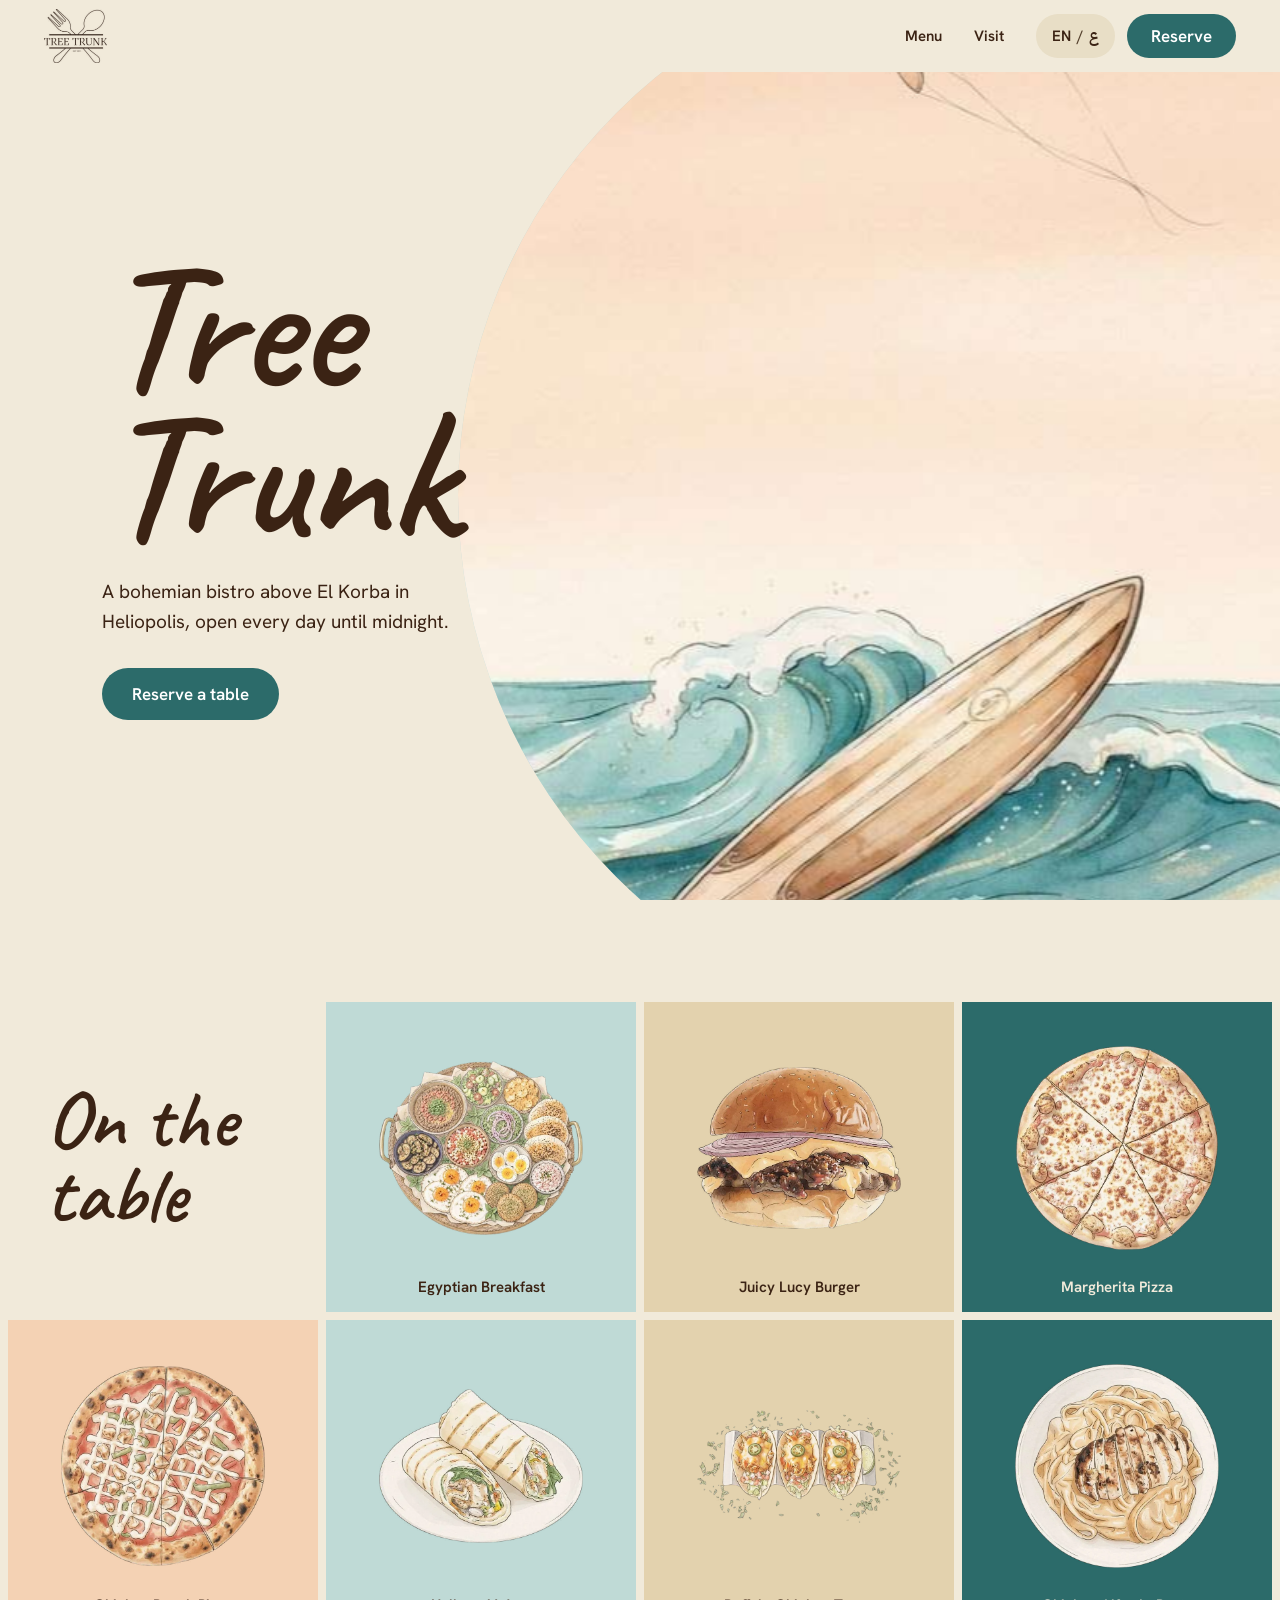
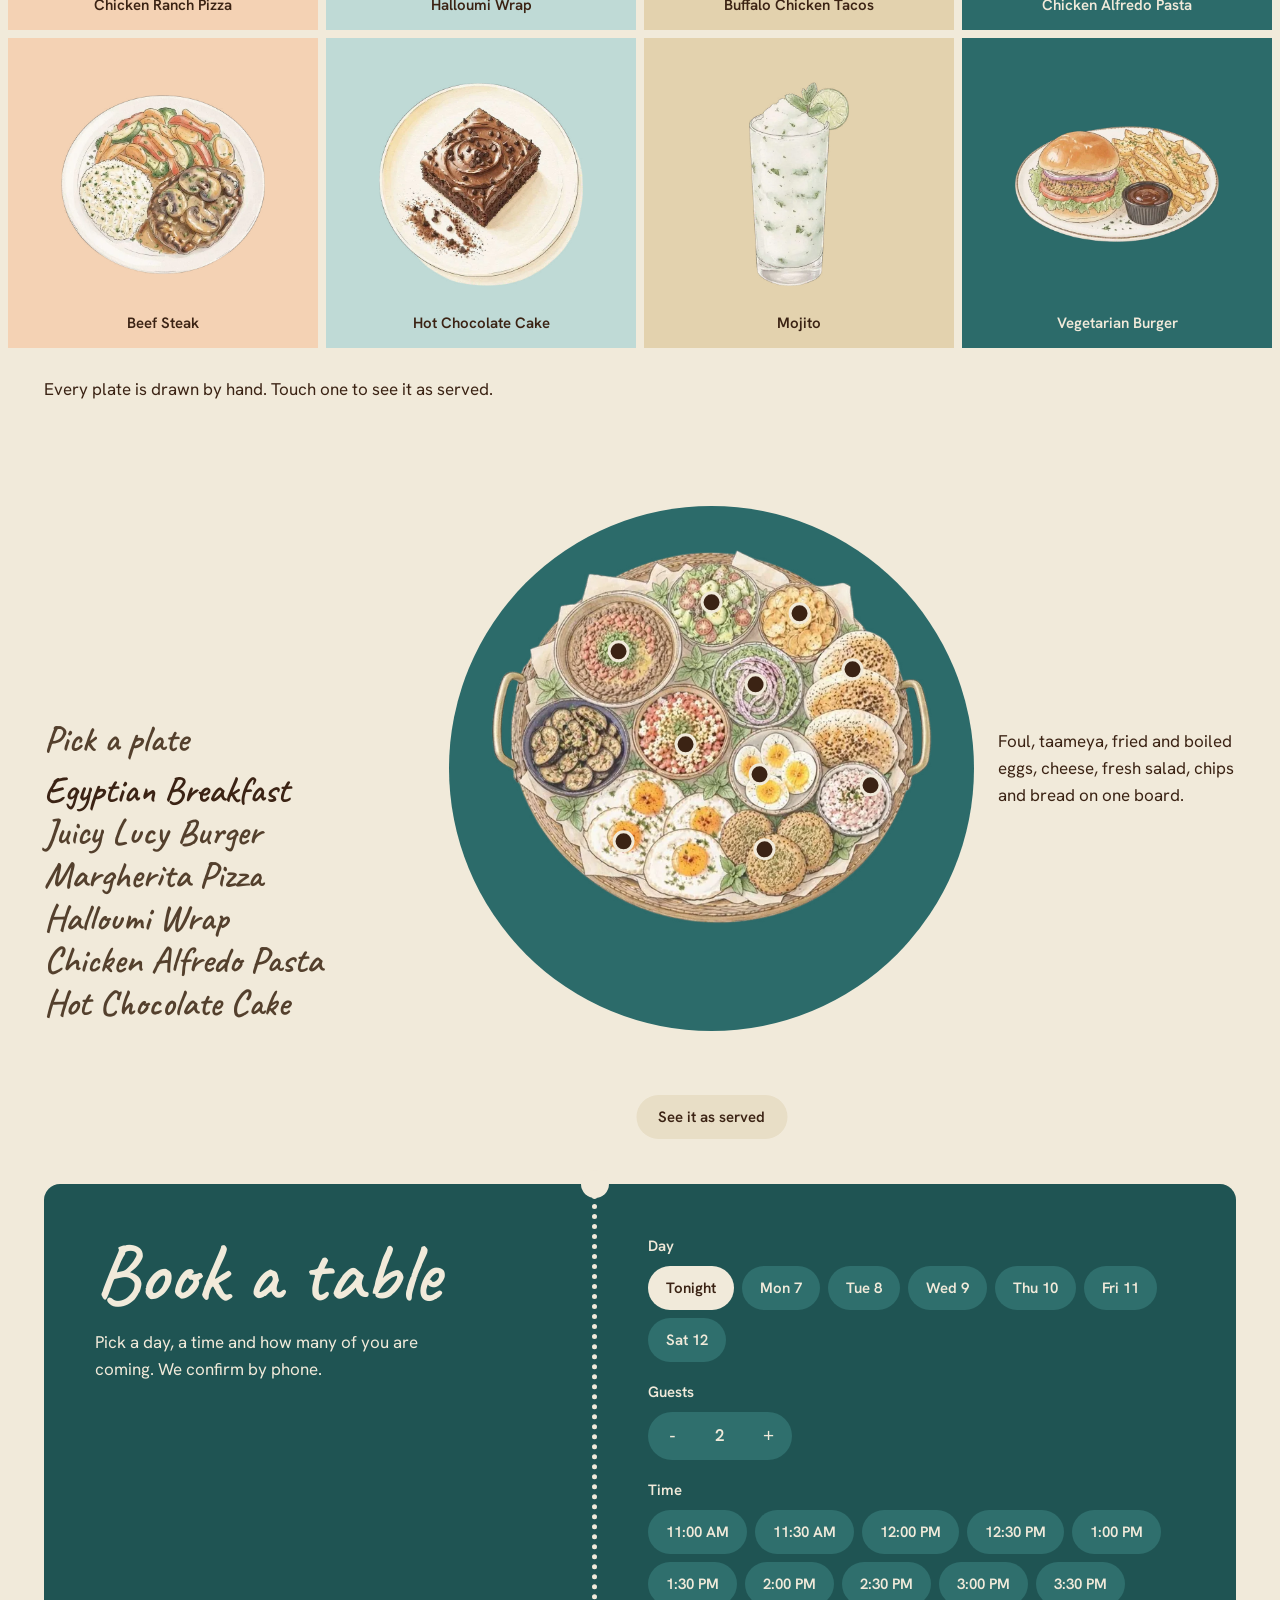
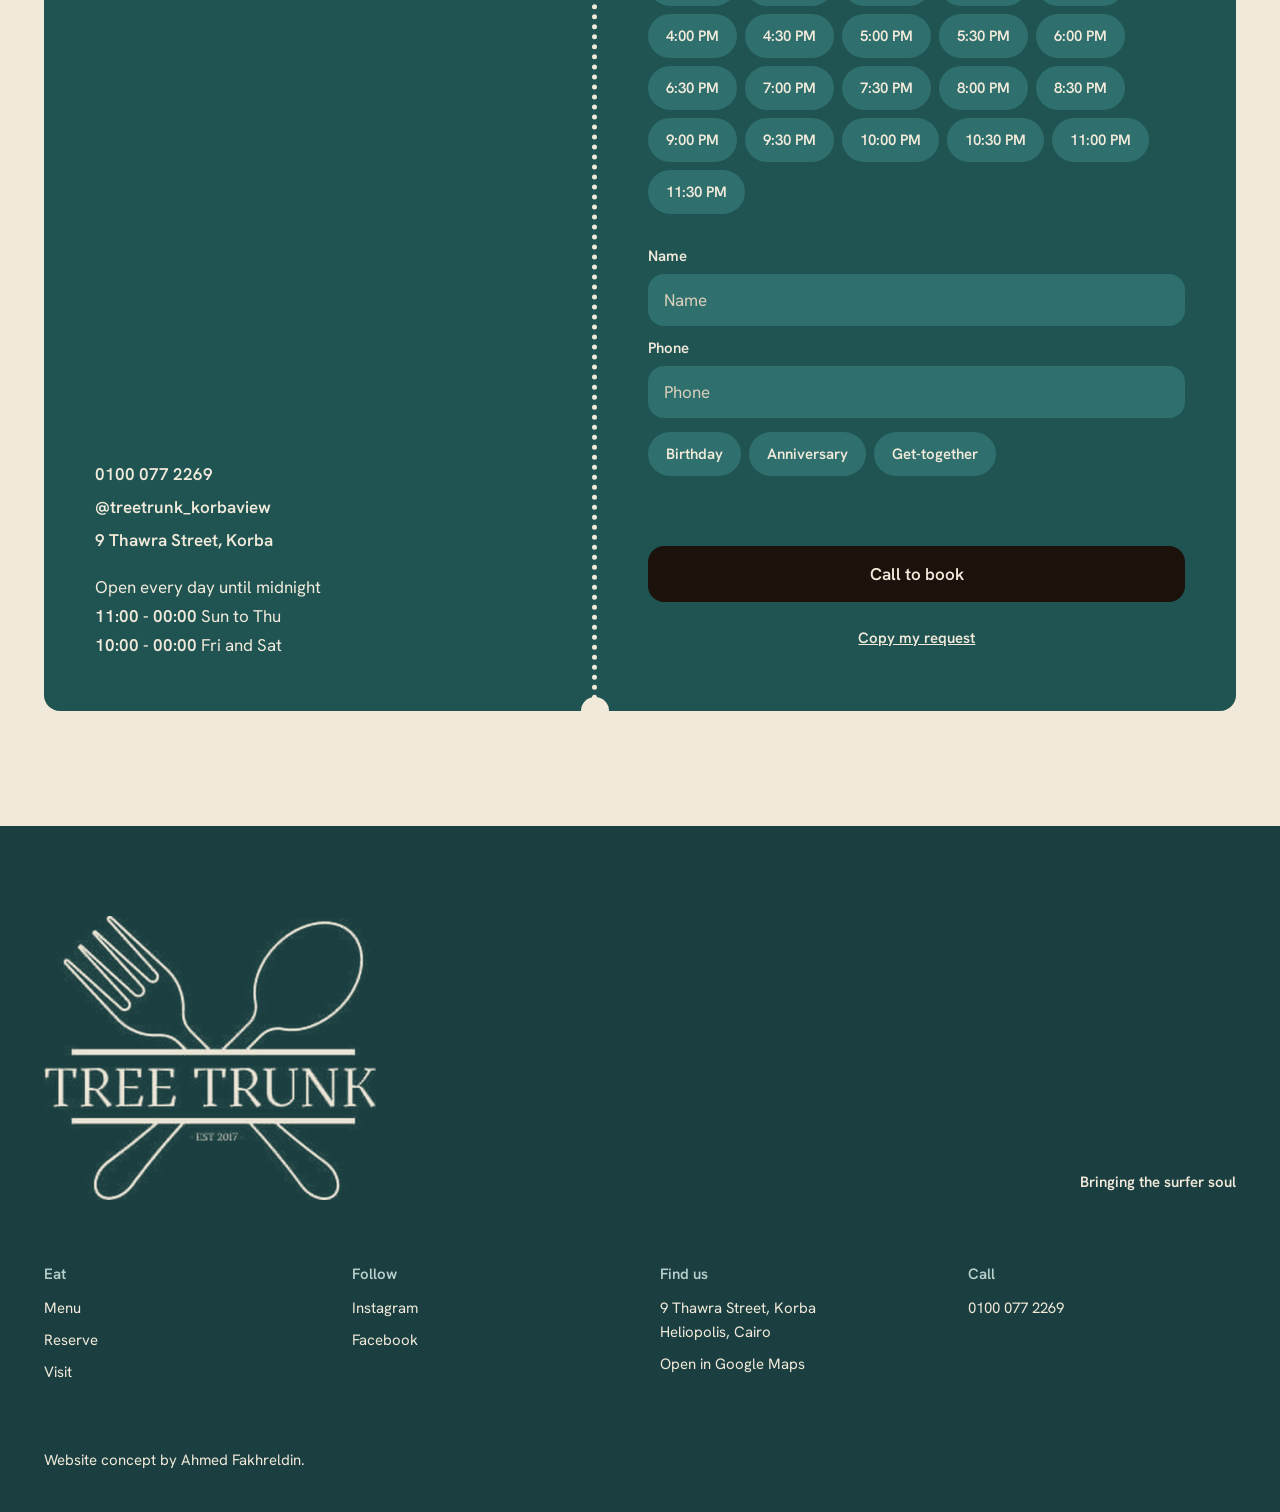
==== index.html @ 4c700745 "Plates reveal on hover and touch scroll, real logo footer, sticky menu bar, picker flip Co-Authored-" ====
<!doctype html>
<html lang="en">
<head>
<meta charset="utf-8">
<meta name="viewport" content="width=device-width,initial-scale=1,viewport-fit=cover">
<title>Tree Trunk | Bohemian bistro in Korba, Heliopolis</title>
<meta name="description" content="Pizza, pasta, breakfast and cold drinks in a bohemian bistro above Korba, Heliopolis. Bringing the surfer soul.">
<meta name="theme-color" content="#F1EADA">
<meta property="og:type" content="website">
<meta property="og:title" content="Tree Trunk | Bohemian bistro in Korba, Heliopolis">
<meta property="og:description" content="Pizza, pasta, breakfast and cold drinks in a bohemian bistro above Korba, Heliopolis. Bringing the surfer soul.">
<meta property="og:image" content="https://ahmedfakhr1.github.io/tree-trunk-preview/img/og.jpg">
<meta property="og:url" content="https://ahmedfakhr1.github.io/tree-trunk-preview/index.html">
<meta name="twitter:card" content="summary_large_image">
<link rel="icon" href="img/favicon.png">
<link rel="apple-touch-icon" href="img/favicon.png">
<link rel="preload" as="font" type="font/woff2" crossorigin href="fonts/caveat-latin-600-normal.woff2"><link rel="preload" as="font" type="font/woff2" crossorigin href="fonts/hanken-grotesk-latin-400-normal.woff2">
<style>html.fl body{opacity:0}body{transition:opacity .25s ease}</style><script>(function(){var d=document.documentElement;d.classList.add("fl","js");var done=function(){d.classList.remove("fl")};setTimeout(done,1200);if(document.fonts&&document.fonts.load){Promise.all(["600 20px Caveat","400 16px Hanken Grotesk"].map(function(f){return document.fonts.load(f)})).then(done,done)}else{done()}})();</script>
<link rel="stylesheet" href="fonts.css?v=21">
<link rel="stylesheet" href="site.css?v=21">
</head>
<body class="home">
<header class="hdr" id="hdr">
  <a class="logo" href="index.html" aria-label="Tree Trunk, home"><img src="img/logo-ink.png" alt="Tree Trunk" width="252" height="215"></a>
  <nav class="nav" aria-label="Main"><a href="menu.html"><span data-ar="المنيو">Menu</span></a><a href="visit.html"><span data-ar="زورونا">Visit</span></a></nav>
  <div class="hdr-r">
    <button class="lang" id="lang" type="button" aria-label="Switch language" title="Switch to Arabic. The menu stays in English."><span>EN</span><i>/</i><span class="l-ar">ع</span></button>
    <a class="btn btn--go hdr-cta" href="index.html#reserve"><span data-ar="احجز">Reserve</span></a>
    <button class="burger" id="burger" type="button" aria-label="Open menu" aria-expanded="false" aria-controls="drawer"><svg viewBox="0 0 24 24" width="22" height="22" fill="none" stroke="currentColor" stroke-width="1.8" stroke-linecap="round"><path d="M5 7h14M5 12h14M5 17h14"/></svg></button>
  </div>
</header>
<div class="drawer" id="drawer" aria-hidden="true"><nav aria-label="Mobile">
  <a href="index.html"><span data-ar="الرئيسية">Home</span></a><a href="menu.html"><span data-ar="المنيو">Menu</span></a><a href="visit.html"><span data-ar="زورونا">Visit</span></a><a href="index.html#reserve"><span data-ar="احجز">Reserve</span></a>
</nav></div>
<div class="tabbar" aria-label="Quick actions">
  <a href="index.html#reserve"><svg viewBox="0 0 24 24" width="22" height="22" fill="none" stroke="currentColor" stroke-width="1.8" stroke-linecap="round" stroke-linejoin="round"><rect x="4" y="5" width="16" height="15" rx="2"/><path d="M4 10h16M9 3v4M15 3v4"/></svg><span data-ar="احجز">Reserve</span></a>
  <a href="menu.html"><svg viewBox="0 0 24 24" width="22" height="22" fill="none" stroke="currentColor" stroke-width="1.8" stroke-linecap="round"><path d="M5 7h14M5 12h14M5 17h14"/></svg><span data-ar="المنيو">Menu</span></a>
  <a href="tel:+201000772269"><svg viewBox="0 0 24 24" width="22" height="22" fill="none" stroke="currentColor" stroke-width="1.8" stroke-linecap="round" stroke-linejoin="round"><path d="M6.6 3h3l1.4 4-2 1.3a11 11 0 0 0 6.7 6.7l1.3-2 4 1.4v3a2 2 0 0 1-2.2 2A16.5 16.5 0 0 1 4.6 5.2 2 2 0 0 1 6.6 3z"/></svg><span data-ar="اتصل">Call</span></a>
</div>
<main id="main">
<section class="hero" aria-labelledby="h1">
  <div class="disc-hero"><img src="img/sea.jpg" alt="Watercolour sea with a surfboard, kites and shells" fetchpriority="high" width="1365" height="766"></div>
  <div class="hero-in"><div class="hero-t">
    <h1 id="h1"><span>Tree</span><span>Trunk</span></h1>
    <p class="sub"><span data-ar="بيسترو بوهيمي فوق الكوربة في مصر الجديدة، مفتوح كل يوم لحد منتصف الليل.">A bohemian bistro above El Korba in Heliopolis, open every day until midnight.</span></p>
    <a class="btn btn--go" href="#reserve"><span data-ar="احجز ترابيزة">Reserve a table</span></a>
  </div></div>
</section>
<section class="wall" aria-label="On the table"><ul class="wall-grid"><li class="tile tile--h" style="--bg:#F1EADA"><h2 class="disp"><span data-ar="على الترابيزة">On the table</span></h2></li><li class="tile" style="--bg:#BFDAD6"><div class="tile-in"><button type="button" class="plate " aria-pressed="false" aria-label="Egyptian Breakfast: show the plate as served"><img class="sk" src="img/sk/breakfast.webp" alt="" loading="lazy" width="620" height="620"><img class="ph" src="img/breakfast.jpg" alt="Egyptian Breakfast as served" loading="lazy" width="440" height="440"></button></div><p class="tc">Egyptian Breakfast</p></li><li class="tile" style="--bg:#E3D2AE"><div class="tile-in"><button type="button" class="plate " aria-pressed="false" aria-label="Juicy Lucy Burger: show the plate as served"><img class="sk" src="img/sk/juicy-lucy.webp" alt="" loading="lazy" width="620" height="620"><img class="ph" src="img/juicy-lucy.jpg" alt="Juicy Lucy Burger as served" loading="lazy" width="440" height="440"></button></div><p class="tc">Juicy Lucy Burger</p></li><li class="tile tile--dk" style="--bg:#2C6B6A"><div class="tile-in"><button type="button" class="plate " aria-pressed="false" aria-label="Margherita Pizza: show the plate as served"><img class="sk" src="img/sk/margherita.webp" alt="" loading="lazy" width="620" height="620"><img class="ph" src="img/margherita.jpg" alt="Margherita Pizza as served" loading="lazy" width="440" height="440"></button></div><p class="tc">Margherita Pizza</p></li><li class="tile" style="--bg:#F4D2B4"><div class="tile-in"><button type="button" class="plate " aria-pressed="false" aria-label="Chicken Ranch Pizza: show the plate as served"><img class="sk" src="img/sk/ranch-pizza.webp" alt="" loading="lazy" width="620" height="620"><img class="ph" src="img/ranch-pizza.jpg" alt="Chicken Ranch Pizza as served" loading="lazy" width="440" height="440"></button></div><p class="tc">Chicken Ranch Pizza</p></li><li class="tile" style="--bg:#BFDAD6"><div class="tile-in"><button type="button" class="plate " aria-pressed="false" aria-label="Halloumi Wrap: show the plate as served"><img class="sk" src="img/sk/halloumi.webp" alt="" loading="lazy" width="620" height="620"><img class="ph" src="img/halloumi.jpg" alt="Halloumi Wrap as served" loading="lazy" width="440" height="440"></button></div><p class="tc">Halloumi Wrap</p></li><li class="tile" style="--bg:#E3D2AE"><div class="tile-in"><button type="button" class="plate " aria-pressed="false" aria-label="Buffalo Chicken Tacos: show the plate as served"><img class="sk" src="img/sk/buffalo-tacos.webp" alt="" loading="lazy" width="620" height="620"><img class="ph" src="img/buffalo-tacos.jpg" alt="Buffalo Chicken Tacos as served" loading="lazy" width="440" height="440"></button></div><p class="tc">Buffalo Chicken Tacos</p></li><li class="tile tile--dk" style="--bg:#2C6B6A"><div class="tile-in"><button type="button" class="plate " aria-pressed="false" aria-label="Chicken Alfredo Pasta: show the plate as served"><img class="sk" src="img/sk/alfredo.webp" alt="" loading="lazy" width="620" height="620"><img class="ph" src="img/alfredo.jpg" alt="Chicken Alfredo Pasta as served" loading="lazy" width="440" height="440"></button></div><p class="tc">Chicken Alfredo Pasta</p></li><li class="tile" style="--bg:#F4D2B4"><div class="tile-in"><button type="button" class="plate " aria-pressed="false" aria-label="Beef Steak: show the plate as served"><img class="sk" src="img/sk/steak.webp" alt="" loading="lazy" width="620" height="620"><img class="ph" src="img/steak.jpg" alt="Beef Steak as served" loading="lazy" width="440" height="440"></button></div><p class="tc">Beef Steak</p></li><li class="tile" style="--bg:#BFDAD6"><div class="tile-in"><button type="button" class="plate " aria-pressed="false" aria-label="Hot Chocolate Cake: show the plate as served"><img class="sk" src="img/sk/choc-cake.webp" alt="" loading="lazy" width="620" height="620"><img class="ph" src="img/choc-cake.jpg" alt="Hot Chocolate Cake as served" loading="lazy" width="440" height="440"></button></div><p class="tc">Hot Chocolate Cake</p></li><li class="tile" style="--bg:#E3D2AE"><div class="tile-in"><button type="button" class="plate " aria-pressed="false" aria-label="Mojito: show the plate as served"><img class="sk" src="img/sk/mojito.webp" alt="" loading="lazy" width="620" height="620"><img class="ph" src="img/mojito.jpg" alt="Mojito as served" loading="lazy" width="440" height="440"></button></div><p class="tc">Mojito</p></li><li class="tile tile--dk" style="--bg:#2C6B6A"><div class="tile-in"><button type="button" class="plate " aria-pressed="false" aria-label="Vegetarian Burger: show the plate as served"><img class="sk" src="img/sk/veg-burger.webp" alt="" loading="lazy" width="620" height="620"><img class="ph" src="img/veg-burger.jpg" alt="Vegetarian Burger as served" loading="lazy" width="440" height="440"></button></div><p class="tc">Vegetarian Burger</p></li></ul><p class="wall-note wrap"><span data-ar="كل طبق مرسوم بإيد. المس أي طبق وشوفه زي ما بيتقدم.">Every plate is drawn by hand. Touch one to see it as served.</span></p></section>
<section class="show" aria-labelledby="sh"><div class="wrap show-grid">
  <div class="stage"><div class="disc" id="disc" style="--c:#2C6B6A"></div><div class="objs"><div class="obj on annot" data-i="0" data-c="#2C6B6A" data-f="Foul, taameya, fried and boiled eggs, cheese, fresh salad, chips and bread on one board." data-fa="فول وطعمية وبيض مقلي ومسلوق وجبنة وسلطة وشيبسي وعيش على طبق واحد."><img class="sk" src="img/sk/breakfast.webp" alt="Egyptian Breakfast, hand-drawn" width="620" height="620"><img class="ph" src="img/breakfast.jpg" alt="Egyptian Breakfast as served" loading="lazy" width="440" height="440"><button type="button" class="hot" style="left:50%;top:14%" aria-label="Fresh Salad" data-en="Fresh Salad" data-ar="سلطة طازجة"></button><button type="button" class="hot" style="left:29%;top:27%" aria-label="Foul" data-en="Foul" data-ar="فول"></button><button type="button" class="hot" style="left:44%;top:52%" aria-label="Cheese with Tomatoes" data-en="Cheese with Tomatoes" data-ar="جبنة بالطماطم"></button><button type="button" class="hot" style="left:30%;top:78%" aria-label="Fried Eggs" data-en="Fried Eggs" data-ar="بيض مقلي"></button><button type="button" class="hot" style="left:70%;top:17%" aria-label="Chips" data-en="Chips" data-ar="شيبسي"></button><button type="button" class="hot" style="left:82%;top:32%" aria-label="Bread" data-en="Bread" data-ar="عيش"></button><button type="button" class="hot" style="left:60%;top:36%" aria-label="Fresh Rocca &amp; Onions" data-en="Fresh Rocca &amp; Onions" data-ar="جرجير وبصل"></button><button type="button" class="hot" style="left:61%;top:60%" aria-label="Boiled Eggs" data-en="Boiled Eggs" data-ar="بيض مسلوق"></button><button type="button" class="hot" style="left:86%;top:63%" aria-label="Cheese" data-en="Cheese" data-ar="جبنة"></button><button type="button" class="hot" style="left:62%;top:80%" aria-label="Taameya" data-en="Taameya" data-ar="طعمية"></button></div><div class="obj" data-i="1" data-c="#E3A77B" data-f="A stuffed beef patty with melted cheddar in a brioche bun." data-fa="قرص لحمة محشي بالشيدر في بريوش."><img class="sk" src="img/sk/juicy-lucy.webp" alt="Juicy Lucy Burger, hand-drawn" width="620" height="620"><img class="ph" src="img/juicy-lucy.jpg" alt="Juicy Lucy Burger as served" loading="lazy" width="440" height="440"></div><div class="obj" data-i="2" data-c="#BFDAD6" data-f="Tomato sauce, mozzarella and extra virgin olive oil, from a traditional oven." data-fa="صوص طماطم وموتزاريلا وزيت زيتون من الفرن البلدي."><img class="sk" src="img/sk/margherita.webp" alt="Margherita Pizza, hand-drawn" width="620" height="620"><img class="ph" src="img/margherita.jpg" alt="Margherita Pizza as served" loading="lazy" width="440" height="440"></div><div class="obj" data-i="3" data-c="#E3D2AE" data-f="Grilled halloumi, tomato and rocca in a grilled tortilla." data-fa="حلومي مشوي وطماطم وجرجير في تورتيلا مشوية."><img class="sk" src="img/sk/halloumi.webp" alt="Halloumi Wrap, hand-drawn" width="620" height="620"><img class="ph" src="img/halloumi.jpg" alt="Halloumi Wrap as served" loading="lazy" width="440" height="440"></div><div class="obj" data-i="4" data-c="#8CBAB5" data-f="Fresh fettuccine and grilled chicken breast in a creamy sauce." data-fa="فيتوتشيني طازج وفراخ مشوية بصوص كريمي."><img class="sk" src="img/sk/alfredo.webp" alt="Chicken Alfredo Pasta, hand-drawn" width="620" height="620"><img class="ph" src="img/alfredo.jpg" alt="Chicken Alfredo Pasta as served" loading="lazy" width="440" height="440"></div><div class="obj" data-i="5" data-c="#F4D2B4" data-f="Moist chocolate cake under rich chocolate frosting." data-fa="كيك شوكولاتة طري بغطاء شوكولاتة."><img class="sk" src="img/sk/choc-cake.webp" alt="Hot Chocolate Cake, hand-drawn" width="620" height="620"><img class="ph" src="img/choc-cake.jpg" alt="Hot Chocolate Cake as served" loading="lazy" width="440" height="440"></div></div><p class="cap" id="hotcap" aria-live="polite"></p><button type="button" class="flip" id="flip" aria-pressed="false" data-ar="شوف الطبق زي ما بيتقدم">See it as served</button></div>
  <div class="show-l"><h2 id="sh" class="small"><span data-ar="اختار طبق">Pick a plate</span></h2><ul class="picks"><li><button type="button" class="pk on" data-i="0" aria-pressed="true"><span data-ar="فطار مصري">Egyptian Breakfast</span></button></li><li><button type="button" class="pk" data-i="1" aria-pressed="false"><span data-ar="جوسي لوسي برجر">Juicy Lucy Burger</span></button></li><li><button type="button" class="pk" data-i="2" aria-pressed="false"><span data-ar="بيتزا مارجريتا">Margherita Pizza</span></button></li><li><button type="button" class="pk" data-i="3" aria-pressed="false"><span data-ar="راب حلومي">Halloumi Wrap</span></button></li><li><button type="button" class="pk" data-i="4" aria-pressed="false"><span data-ar="باستا فراخ ألفريدو">Chicken Alfredo Pasta</span></button></li><li><button type="button" class="pk" data-i="5" aria-pressed="false"><span data-ar="كيك الشوكولاتة">Hot Chocolate Cake</span></button></li></ul></div>
  <p class="fact" id="fact" aria-live="polite" data-ar="فول وطعمية وبيض مقلي ومسلوق وجبنة وسلطة وشيبسي وعيش على طبق واحد.">Foul, taameya, fried and boiled eggs, cheese, fresh salad, chips and bread on one board.</p>
</div></section>
<section class="reserve" id="reserve" aria-labelledby="rh"><div class="wrap">
  <div class="coupon">
    <div class="coupon-l">
      <div><h2 id="rh"><span data-ar="احجز ترابيزة">Book a table</span></h2>
      <p><span data-ar="اختار اليوم والوقت وعددكم، وهنأكد معاكم بالتليفون.">Pick a day, a time and how many of you are coming. We confirm by phone.</span></p></div>
      <div><ul class="lines"><li><a href="tel:+201000772269">0100 077 2269</a></li><li><a href="https://www.instagram.com/treetrunk_korbaview" rel="noopener">@treetrunk_korbaview</a></li><li><a href="visit.html">9 Thawra Street, Korba</a></li></ul>
      <div class="hrs"><p><span data-ar="مفتوح كل يوم لحد منتصف الليل">Open every day until midnight</span></p><p><b>11:00 - 00:00</b> <span data-ar="الأحد للخميس">Sun to Thu</span></p><p><b>10:00 - 00:00</b> <span data-ar="الجمعة والسبت">Fri and Sat</span></p></div></div>
    </div>
    <form class="coupon-r" id="rform" novalidate>
      <fieldset><legend><span data-ar="اليوم">Day</span></legend><div class="chips" id="days" role="group" aria-label="Day"></div></fieldset>
      <fieldset><legend><span data-ar="عدد الأشخاص">Guests</span></legend><div class="stepper"><button type="button" id="gm" aria-label="Fewer guests">-</button><output id="gn" aria-live="polite">2</output><button type="button" id="gp" aria-label="More guests">+</button></div></fieldset>
      <fieldset><legend><span data-ar="الوقت">Time</span></legend><div class="chips" id="times" role="group" aria-label="Time"></div></fieldset>
      <fieldset><legend class="sr"><span data-ar="بياناتك">Your details</span></legend>
        <label for="rn"><span data-ar="الاسم">Name</span></label><input id="rn" name="name" autocomplete="name" placeholder="Name" required aria-describedby="rn-e"><p class="err" id="rn-e" hidden><span data-ar="من فضلك اكتب اسمك.">Please add your name.</span></p>
        <label for="rp"><span data-ar="التليفون">Phone</span></label><input id="rp" name="phone" type="tel" inputmode="tel" autocomplete="tel" placeholder="Phone" required aria-describedby="rp-e"><p class="err" id="rp-e" hidden><span data-ar="من فضلك اكتب رقم تليفون.">Please add a phone number.</span></p>
        <div class="chips chips--occ" id="occ" role="group" aria-label="Occasion">
          <button type="button" class="chip" aria-pressed="false" data-v="Birthday" data-ar="عيد ميلاد">Birthday</button>
          <button type="button" class="chip" aria-pressed="false" data-v="Anniversary" data-ar="ذكرى سنوية">Anniversary</button>
          <button type="button" class="chip" aria-pressed="false" data-v="Get-together" data-ar="لمة">Get-together</button></div>
      </fieldset>
      <p class="summary" id="sum" aria-live="polite"></p>
      <a class="bar" id="callbtn" href="tel:+201000772269"><span data-ar="اتصل واحجز">Call to book</span></a>
      <button class="linkbtn" type="button" id="copybtn"><span data-ar="انسخ الطلب">Copy my request</span></button>
      <p class="fine" id="copied" hidden><span data-ar="اتنسخ. ابعته رسالة على انستجرام أو واتساب.">Copied. Paste it in a message on Instagram or send it by WhatsApp.</span></p>
    </form>
  </div></div></section>
</main>
<footer class="foot">
  <div class="wrap"><div class="foot-top"><img class="foot-logo" src="img/logo-cream.png" alt="Tree Trunk" width="504" height="430"><p class="foot-tag"><span data-ar="بنجيب روح الموج">Bringing the surfer soul</span></p></div>
  <div class="foot-grid">
    <div><h3><span data-ar="الأكل">Eat</span></h3><a href="menu.html"><span data-ar="المنيو">Menu</span></a><a href="index.html#reserve"><span data-ar="احجز">Reserve</span></a><a href="visit.html"><span data-ar="زورونا">Visit</span></a></div>
    <div><h3><span data-ar="تابعنا">Follow</span></h3><a href="https://www.instagram.com/treetrunk_korbaview" rel="noopener">Instagram</a><a href="https://www.facebook.com/treetrunkbistro" rel="noopener">Facebook</a></div>
    <div><h3><span data-ar="العنوان">Find us</span></h3><p>9 Thawra Street, Korba<br>Heliopolis, Cairo</p><a href="https://www.google.com/maps/search/?api=1&query=Tree+Trunk+9+Thawra+Street+Korba+Heliopolis+Cairo" rel="noopener"><span data-ar="افتح في خرائط جوجل">Open in Google Maps</span></a></div>
    <div><h3><span data-ar="اتصل">Call</span></h3><a href="tel:+201000772269">0100 077 2269</a></div>
  </div>
  <p class="credit">Website concept by Ahmed Fakhreldin.</p></div>
</footer>
<script src="js/site.js?v=21"></script><script src="js/booking.js?v=21"></script><script src="js/show.js?v=21"></script>
</body>
</html>
---- fonts.css ----
@font-face{font-family:"Caveat";font-weight:600;font-style:normal;font-display:block;src:url(fonts/caveat-latin-600-normal.woff2) format("woff2")}
@font-face{font-family:"Hanken Grotesk";font-weight:400;font-style:normal;font-display:block;src:url(fonts/hanken-grotesk-latin-400-normal.woff2) format("woff2")}
@font-face{font-family:"Hanken Grotesk";font-weight:600;font-style:normal;font-display:block;src:url(fonts/hanken-grotesk-latin-600-normal.woff2) format("woff2")}
@font-face{font-family:"El Messiri";font-weight:600;font-style:normal;font-display:block;src:url(fonts/el-messiri-arabic-600-normal.woff2) format("woff2");unicode-range:U+0600-06FF,U+0750-077F,U+FB50-FDFF,U+FE70-FEFF}
@font-face{font-family:"IBM Plex Sans Arabic";font-weight:400;font-style:normal;font-display:block;src:url(fonts/ibm-plex-sans-arabic-arabic-400-normal.woff2) format("woff2");unicode-range:U+0600-06FF,U+0750-077F,U+FB50-FDFF,U+FE70-FEFF}
@font-face{font-family:"IBM Plex Sans Arabic";font-weight:600;font-style:normal;font-display:block;src:url(fonts/ibm-plex-sans-arabic-arabic-600-normal.woff2) format("woff2");unicode-range:U+0600-06FF,U+0750-077F,U+FB50-FDFF,U+FE70-FEFF}
---- site.css ----
:root{--d2:clamp(52px,6.4vw,92px);--paper:#F1EADA;--paper2:#E8DEC6;--peach:#F4D2B4;--seal:#BFDAD6;--sand:#E3D2AE;--ink:#3B2314;--muted:#54402D;--teal:#2C6B6A;--teal-d:#1F5453;--tealm:#2F6F6D;--deep:#1B3F40;--m:clamp(16px,3.4vw,48px);--r:16px;--h:72px;--ease:cubic-bezier(.23,1,.32,1)}
*{box-sizing:border-box;margin:0;padding:0}
html{scroll-behavior:smooth;-webkit-text-size-adjust:100%}
body{font:400 17px/1.6 "Hanken Grotesk",system-ui,sans-serif;background:var(--paper);color:var(--ink);overflow-x:hidden}
img{display:block;max-width:100%;height:auto}
a{color:inherit}
.wrap{width:calc(100% - 2*var(--m));max-width:1320px;margin-inline:auto}
.sr{position:absolute;width:1px;height:1px;overflow:hidden;clip:rect(0 0 0 0)}
.disp,h1,h2{font-family:Caveat,"El Messiri",cursive;font-weight:600;color:var(--ink);line-height:.92;text-wrap:balance}
.disp{font-size:var(--d2)}
h3{font:600 17px/1.3 "Hanken Grotesk",sans-serif}
:focus-visible{outline:3px solid var(--teal);outline-offset:3px}
.btn{display:inline-flex;align-items:center;justify-content:center;min-height:52px;padding:0 30px;border-radius:999px;font:600 17px/1 "Hanken Grotesk",sans-serif;text-decoration:none;border:0;cursor:pointer;white-space:nowrap;transition:background .2s var(--ease),transform .15s var(--ease)}
.btn:active{transform:scale(.97)}
.btn--go{background:var(--teal);color:#fff}
.btn--line{background:var(--paper2);color:var(--ink)}
@media(hover:hover) and (pointer:fine){.btn--go:hover{background:var(--teal-d)}.btn--line:hover{background:var(--sand)}}
/* header */
.hdr{position:fixed;inset:0 0 auto;z-index:50;height:var(--h);display:flex;align-items:center;gap:32px;padding:0 var(--m);background:var(--paper)}
.logo img{height:54px;width:auto}
.nav{display:flex;gap:32px;margin-inline-start:auto}
.nav a{text-decoration:none;font-weight:600;font-size:15px;padding:6px 0;transition:color .2s}
.nav a[aria-current]{color:var(--teal)}
.hdr-r{display:flex;align-items:center;gap:12px}
.hdr-cta{min-height:44px;padding:0 24px}
.lang{background:var(--paper2);border:0;color:var(--ink);border-radius:999px;height:44px;padding:0 16px;font:600 15px "Hanken Grotesk";cursor:pointer;display:flex;gap:6px;align-items:center}
.lang i{font-style:normal;color:var(--muted)}.l-ar{font-family:"IBM Plex Sans Arabic",sans-serif}
.burger{display:none;background:none;border:0;color:var(--ink);width:44px;height:44px;cursor:pointer}
.drawer{position:fixed;inset:var(--h) 0 0;z-index:49;background:var(--paper);padding:32px var(--m);opacity:0;visibility:hidden;transform:translateY(-8px);transition:opacity .2s var(--ease),transform .2s var(--ease),visibility .2s}
.drawer.open{opacity:1;visibility:visible;transform:none}
.drawer a{display:block;font:600 64px/1.15 Caveat,"El Messiri",cursive;text-decoration:none;padding:4px 0}
.tabbar{display:none;transition:transform .25s var(--ease)}.tabbar.off{transform:translateY(100%)}
/* hero: the plate as one giant motif, cropped by the viewport */
.hero{position:relative;min-height:100svh;overflow:hidden;background:var(--paper)}
.disc-hero{position:absolute;width:120svh;height:120svh;left:78%;top:55%;margin:-60svh 0 0 -60svh;border-radius:50%;overflow:hidden;background:var(--seal);animation:enter 1.3s cubic-bezier(.3,.7,.2,1) both}
.disc-hero img{width:100%;height:100%;object-fit:cover;object-position:62% 52%;animation:drift 30s ease-out both}
@keyframes enter{from{transform:translateX(38vw)}to{transform:none}}
@keyframes drift{from{transform:scale(1)}to{transform:scale(1.07)}}
.hero-in{position:relative;min-height:100svh;display:flex;align-items:center;padding:var(--h) var(--m) 0 max(var(--m),8%)}
.hero-t{max-width:min(46%,640px)}
.hero h1{font-size:clamp(104px,14.5vw,236px);line-height:.8;letter-spacing:-.01em}
.hero h1 span{display:block}
.sub{font-size:19px;max-width:36ch;margin:28px 0 30px}
.hero-t>*{animation:rise .9s var(--ease) both}
.hero-t>:nth-child(2){animation-delay:.12s}.hero-t>:nth-child(3){animation-delay:.24s}
@keyframes rise{from{opacity:0;transform:translateY(24px)}to{opacity:1;transform:none}}
/* plates: the drawing turns into the plate as served */
.plate{position:relative;display:block;width:100%;aspect-ratio:1;background:none;border:0;padding:0;cursor:pointer;-webkit-tap-highlight-color:transparent}
.plate img{position:absolute;inset:0;width:100%;height:100%;transition:opacity .35s ease,transform .6s var(--ease)}
.plate .sk{object-fit:contain}
.plate .ph{object-fit:cover;border-radius:50%;opacity:0;transform:scale(.94)}
.plate.on .sk,.plate:focus-visible .sk{opacity:0;transform:scale(1.05)}
.plate.on .ph,.plate:focus-visible .ph{opacity:1;transform:none}
@media(hover:hover) and (pointer:fine){.plate:hover .sk{opacity:0;transform:scale(1.05)}.plate:hover .ph{opacity:1;transform:none}}
/* wall of plates */
.wall{padding:clamp(64px,8vw,120px) 0 0}
.wall-grid{list-style:none;display:grid;grid-template-columns:repeat(4,1fr);gap:8px;padding:0 8px}
.tile{position:relative;aspect-ratio:1;background:var(--bg);display:grid;place-items:center;overflow:hidden}
.tile-in{width:66%;margin-bottom:6%}
.tc{position:absolute;inset:auto 12px 16px;text-align:center;font:600 15px/1.2 "Hanken Grotesk",sans-serif}
.tile--dk{color:var(--paper)}
.tile--h{display:flex;align-items:center;justify-content:flex-start;padding:clamp(16px,3vw,40px)}
.tile--h h2{font-size:var(--d2)}
.wall-note{padding:28px 0 0;max-width:60ch;margin-inline:var(--m)}
/* object on a disc */
.show{padding:clamp(72px,8vw,120px) 0 clamp(40px,5vw,80px)}
.show-grid{display:grid;grid-template-columns:34% 44% 22%;align-items:end}
.stage{position:relative;grid-column:2;grid-row:1;aspect-ratio:1;width:min(64svh,100%);align-self:center;justify-self:center}
.disc{position:absolute;inset:0;border-radius:50%;background:var(--c);transition:background .3s ease}
.obj{position:absolute;left:50%;top:44%;width:84%;transform:translate(-50%,-50%);opacity:0;pointer-events:none;transition:opacity .3s ease}
.obj.on{opacity:1;pointer-events:auto}
.obj .sk{width:100%;transition:opacity .35s ease,transform .6s var(--ease)}
.obj .ph{position:absolute;left:50%;top:50%;width:92%;aspect-ratio:1;object-fit:cover;border-radius:50%;transform:translate(-50%,-50%) scale(.94);opacity:0;transition:opacity .35s ease,transform .6s var(--ease)}
.stage.asked .obj.on .sk{opacity:0;transform:scale(1.04)}
.stage.asked .obj.on .ph{opacity:1;transform:translate(-50%,-50%)}
.stage.asked .hot{opacity:0;pointer-events:none}
@media(hover:hover) and (pointer:fine){.stage:hover .obj.on:not(.annot) .sk{opacity:0;transform:scale(1.04)}.stage:hover .obj.on:not(.annot) .ph{opacity:1;transform:translate(-50%,-50%)}}
.flip{position:absolute;inset:auto auto -108px 50%;transform:translateX(-50%);background:var(--paper2);border:0;border-radius:999px;min-height:44px;padding:0 22px;font:600 15px "Hanken Grotesk";color:var(--ink);cursor:pointer;white-space:nowrap}
.flip[aria-pressed=true]{background:var(--teal);color:#fff}
.hot{position:absolute;width:22px;height:22px;margin:-11px 0 0 -11px;border-radius:50%;background:var(--ink);border:3px solid var(--paper);cursor:pointer;padding:0;transition:transform .2s var(--ease),background .2s}
.hot::after{content:"";position:absolute;inset:-12px}
.hot.on,.hot:hover,.hot:focus-visible{background:var(--teal);transform:scale(1.25)}
.cap{position:absolute;inset:auto 0 -52px;text-align:center;font:600 42px/1 Caveat,"El Messiri",cursive;min-height:40px}
.show-l{grid-column:1;grid-row:1;align-self:end;padding-bottom:6px}
.show h2.small{font-size:clamp(28px,2.9vw,44px);line-height:1.15;color:var(--muted);margin-bottom:8px}
.picks{list-style:none}
.pk{background:none;border:0;padding:0;cursor:pointer;text-align:start;font:600 clamp(28px,2.9vw,44px)/1.15 Caveat,"El Messiri",cursive;color:var(--muted);transition:color .2s}
.pk.on{color:var(--ink)}
@media(hover:hover) and (pointer:fine){.pk:hover{color:var(--teal)}}
.fact{grid-column:3;grid-row:1;align-self:center;padding-inline-start:24px;max-width:30ch}
/* coupon */
.reserve{padding:clamp(56px,7vw,110px) 0 clamp(72px,9vw,150px)}
.coupon{position:relative;display:grid;grid-template-columns:46% 54%;background:var(--teal-d);color:var(--paper);border-radius:var(--r)}
.coupon-l{padding:clamp(28px,4vw,56px);display:flex;flex-direction:column;justify-content:space-between;gap:32px}
.coupon h2{color:var(--paper);font-size:var(--d2);margin-bottom:18px}
.coupon-l p{max-width:34ch}
.lines{list-style:none;display:grid;gap:6px}.hrs{margin-top:20px;display:grid;gap:2px;color:var(--paper)}.hrs b{font-weight:600}
.lines a{font-weight:600;text-decoration:none;font-size:17px}
.coupon-r{position:relative;padding:clamp(28px,4vw,56px);border-inline-start:5px dotted var(--paper)}
.coupon-r::before,.coupon-r::after{content:"";position:absolute;width:28px;height:28px;border-radius:50%;background:var(--paper);inset-inline-start:-16px}
.coupon-r::before{top:-14px}.coupon-r::after{bottom:-14px}
fieldset{border:0;margin-bottom:20px}
legend{font:600 15px "Hanken Grotesk";margin-bottom:10px;color:var(--paper)}
.chips{display:flex;flex-wrap:wrap;gap:8px}
.chip{min-height:44px;padding:0 18px;border-radius:999px;border:0;background:var(--tealm);color:var(--paper);font:600 15px "Hanken Grotesk";cursor:pointer;display:inline-flex;align-items:center;text-decoration:none;transition:background .15s,color .15s}
.chip[aria-pressed=true]{background:var(--paper);color:var(--ink)}
.chip:disabled{background:var(--teal-d);color:#B9D6D2;cursor:not-allowed;text-decoration:line-through}
.stepper{display:inline-flex;align-items:center;background:var(--tealm);border-radius:999px}
.stepper button{width:48px;height:48px;border:0;background:none;font-size:19px;cursor:pointer;color:var(--paper)}
.stepper output{min-width:48px;text-align:center;font-weight:600}
label{display:block;font-weight:600;font-size:15px;margin:10px 0 6px}
input{width:100%;min-height:52px;border:0;border-radius:var(--r);padding:0 16px;font:400 17px "Hanken Grotesk";background:var(--tealm);color:var(--paper)}
input::placeholder{color:#D9CFBC}
input[aria-invalid=true]{outline:3px solid #F2B8A5}
.err{color:#FFD9CC;font-size:15px;margin-top:6px}
.chips--occ{margin-top:14px}
.summary{font:600 30px/1.1 Caveat,"El Messiri",cursive;margin:4px 0 16px;min-height:34px}
.bar{display:flex;align-items:center;justify-content:center;min-height:56px;border-radius:var(--r);background:#1B120C;color:var(--paper);font:600 17px "Hanken Grotesk";text-decoration:none;transition:background .2s,transform .15s var(--ease)}
.bar:active{transform:scale(.98)}
@media(hover:hover) and (pointer:fine){.bar:hover{background:#2E1F15}}
.linkbtn{display:block;margin:14px auto 0;background:none;border:0;color:var(--paper);font:600 15px "Hanken Grotesk";text-decoration:underline;cursor:pointer;min-height:44px}
.fine{font-size:16px;color:var(--muted);margin-top:12px}
.coupon .fine{color:var(--paper);text-align:center}
/* footer: the mark, built large */
.foot{background:var(--deep);color:var(--paper);padding:clamp(56px,7vw,96px) 0 32px}
.foot-top{display:flex;align-items:flex-end;justify-content:space-between;gap:32px;margin-bottom:64px}
.foot-logo{width:clamp(180px,26vw,380px);height:auto}
.foot-tag{font:600 19px "Hanken Grotesk",sans-serif;max-width:20ch;text-align:end}
.foot-grid{display:grid;grid-template-columns:repeat(4,1fr);gap:40px}
.foot h3{font:600 15px "Hanken Grotesk";color:#B7CFCB;margin-bottom:12px}
.foot a,.foot p{display:block;color:var(--paper);text-decoration:none;margin-bottom:8px;font-size:15px}
.credit{margin-top:56px;color:#B7CFCB;font-size:15px}
/* inner page headers */
.phero{position:relative;margin-top:var(--h);min-height:clamp(300px,34vw,440px);overflow:hidden;background:var(--paper)}
.disc-sm{position:absolute;width:min(30vw,400px);aspect-ratio:1;left:78%;top:50%;transform:translate(-50%,-50%);border-radius:50%;overflow:hidden}
.disc-sm img{width:100%;height:100%;object-fit:cover;object-position:62% 52%}
.phero-in{position:relative;display:flex;flex-direction:column;justify-content:center;align-items:flex-start;min-height:inherit;padding-block:40px}
.phero h1{font-size:var(--d2)}
.phero .sub{margin:16px 0 22px}
.chipbar{position:sticky;top:var(--h);z-index:30;background:var(--paper)}
.chipbar-in{display:flex;gap:16px;align-items:center;padding-block:10px}
.searchrow{padding-top:8px}.searchrow .search input{width:min(100%,420px)}
.chiprow{display:flex;gap:8px;overflow-x:auto;scrollbar-width:none;flex:1}
.chiprow .chip{flex:none;white-space:nowrap;background:var(--paper2);color:var(--ink)}
.chiprow .chip.on{background:var(--teal);color:#fff}
.search input{width:240px;min-height:44px;border-radius:999px;background:var(--paper2);color:var(--ink)}
.search input::placeholder{color:var(--muted)}
.mpage{padding-bottom:clamp(72px,9vw,150px)}
.msec{scroll-margin-top:calc(var(--h) + 76px)}
.mh{display:flex;justify-content:space-between;align-items:baseline;padding:clamp(72px,9vw,140px) 0 28px}
.mh h2{font-size:var(--d2)}
.cnt{font:600 15px "Hanken Grotesk";color:var(--muted)}
.msec ul{list-style:none;display:grid;grid-template-columns:1fr 1fr;gap:36px 64px}
.dish{display:grid;grid-template-columns:72px 1fr;gap:20px;align-items:center}
.dish--plain{grid-template-columns:1fr}
.dt{display:grid;grid-template-columns:1fr auto;gap:2px 16px;align-items:baseline}
.dt h3{font-size:17px}
.pr{font-weight:600;white-space:nowrap}
.dt small{grid-column:1/-1;color:var(--muted);font-size:16px;line-height:1.5;max-width:38ch}
.empty{text-align:center;color:var(--muted);padding-top:48px}
/* single-item sections sit as a feature row */
.msec ul:has(>li:only-child){grid-template-columns:1fr}
.msec ul>li:only-child{grid-template-columns:1fr minmax(120px,240px);gap:32px}
.msec ul>li:only-child .plate{order:2}
.msec ul>li:only-child .dt h3{font-size:19px}
/* visit */
.trio{padding:clamp(72px,8vw,120px) 0 0}
.trio-row{display:grid;grid-template-columns:repeat(3,1fr);gap:var(--m);margin-top:32px}
.trio .pz figcaption{margin-top:12px;font-weight:600;text-align:center}
.info .btn{width:100%}
.phero .disc-sm{animation:enter-sm 1.1s cubic-bezier(.3,.7,.2,1) both}
.phero-in>*{animation:rise .9s var(--ease) both}.phero-in>:nth-child(2){animation-delay:.12s}.phero-in>:nth-child(3){animation-delay:.24s}
@keyframes enter-sm{from{opacity:0;transform:translate(-30%,-50%)}to{opacity:1;transform:translate(-50%,-50%)}}
.info{padding:clamp(64px,8vw,120px) 0 0}
.info-grid{display:grid;grid-template-columns:repeat(3,1fr);gap:clamp(32px,5vw,72px)}
.info h2{font-size:var(--d2);margin-bottom:20px}
.rows{list-style:none}
.rows li{display:flex;justify-content:space-between;gap:16px;padding:12px 0}
.rows span{color:var(--muted)}.rows a,.rows b{font-weight:600}
.addr{margin-bottom:20px;font-size:19px}
/* entrances */
.js .rv{opacity:0;transform:translateY(24px);transition:opacity .8s var(--ease) var(--d,0s),transform .8s var(--ease) var(--d,0s)}
.js .rv.in{opacity:1;transform:none}
/* rtl */
[dir=rtl] body{font-family:"IBM Plex Sans Arabic","Hanken Grotesk",sans-serif}
[dir=rtl] .sub,[dir=rtl] .fact,[dir=rtl] .wall-note{line-height:1.8}
[dir=rtl] .hero h1{font-family:Caveat,cursive}
[dir=rtl] .pr{unicode-bidi:plaintext}
/* tablet and phone */
@media(max-width:980px){.nav,.hdr-cta{display:none}.burger{display:block}.hdr{gap:12px}.logo{margin-inline-end:auto}
 .coupon{grid-template-columns:1fr}.coupon-r{border-inline-start:0;border-top:5px dotted var(--paper)}
 .coupon-r::before,.coupon-r::after{top:-16px;bottom:auto}.coupon-r::before{inset-inline-start:-16px}.coupon-r::after{inset-inline-start:auto;inset-inline-end:-16px}
 .info-grid{grid-template-columns:1fr}.foot-grid{grid-template-columns:1fr 1fr}.msec ul{grid-template-columns:1fr}
 .show-grid{grid-template-columns:minmax(0,1fr);gap:28px;min-height:0}.show-l,.fact{min-width:0}
 .stage{grid-column:1;width:86vw;margin-bottom:128px}.show-l{grid-column:1;grid-row:2}.fact{grid-column:1;grid-row:3;padding:0;max-width:60ch}
 .picks{display:flex;gap:24px;overflow-x:auto;scrollbar-width:none}.pk{white-space:nowrap;font-size:30px}
 .wall-grid{grid-template-columns:repeat(2,1fr);gap:6px;padding:0 6px}.tile-in{width:80%;margin-bottom:15%}}
@media(max-width:768px){:root{--h:64px}
 body{padding-bottom:64px}
 .tabbar{display:grid;grid-template-columns:repeat(3,1fr);position:fixed;inset:auto 0 0;z-index:48;background:var(--paper2);padding-bottom:env(safe-area-inset-bottom)}
 .tabbar a{display:flex;flex-direction:column;align-items:center;gap:2px;padding:8px 0;min-height:56px;text-decoration:none;font-size:14px;font-weight:600}
 .logo img{height:46px}
 .hero{min-height:max(100svh,720px)}
 .disc-hero{width:130vw;height:130vw;left:50%;top:calc(max(100svh,720px)*.58);margin:0 0 0 -65vw}
 .hero-in{align-items:flex-start;padding:calc(var(--h) + 28px) var(--m) 0}
 .hero-t{max-width:none}
 .disc-hero img{height:150%;margin-top:-64%;object-position:62% 100%}
 .hero h1{font-size:clamp(92px,28vw,150px)}
 .sub{margin:20px 0 22px}
 @keyframes enter{from{transform:translateY(40vw)}to{transform:none}}
 .tc{font-size:14px}
 .coupon-l,.coupon-r{padding:28px 22px}
  .foot-top{flex-direction:column;align-items:flex-start}.foot-tag{text-align:start}
 .foot-grid{grid-template-columns:1fr}

 .dish{grid-template-columns:64px 1fr;gap:16px}
 .phero{min-height:auto}
 .visit-page .info{padding-top:112px}
 .disc-sm{width:88vw;left:50%;top:auto;bottom:-52vw;transform:translateX(-50%);animation:none!important}
 .trio-row{grid-template-columns:1fr;max-width:340px;margin-inline:auto}
 .msec ul>li:only-child{grid-template-columns:1fr 96px;gap:16px}
 .phero-in{padding-block:36px calc(34vw + 24px)}
 .visit-page .phero-in{padding-bottom:calc(30vw + 24px)}}
@media(prefers-reduced-motion:reduce){*,*::before,*::after{animation:none!important;transition:none!important;scroll-behavior:auto!important}.js .rv{opacity:1;transform:none}}
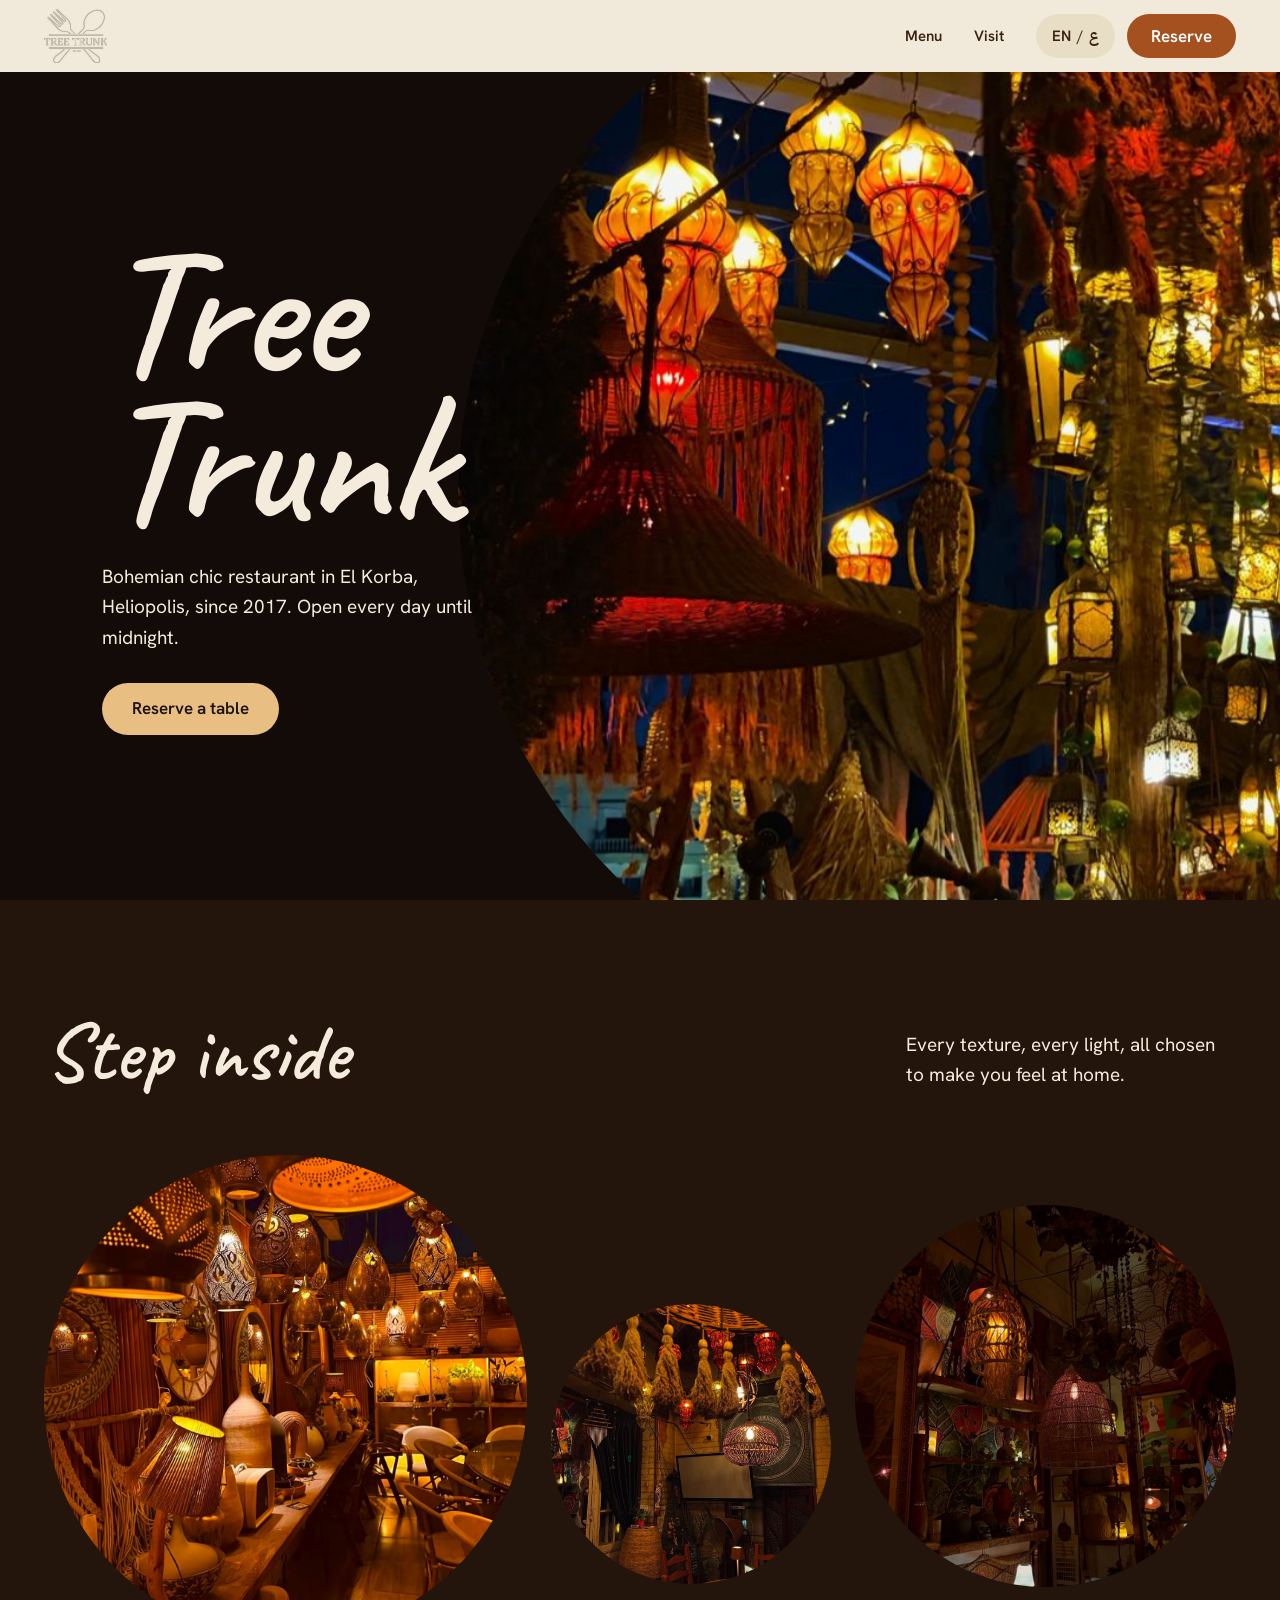
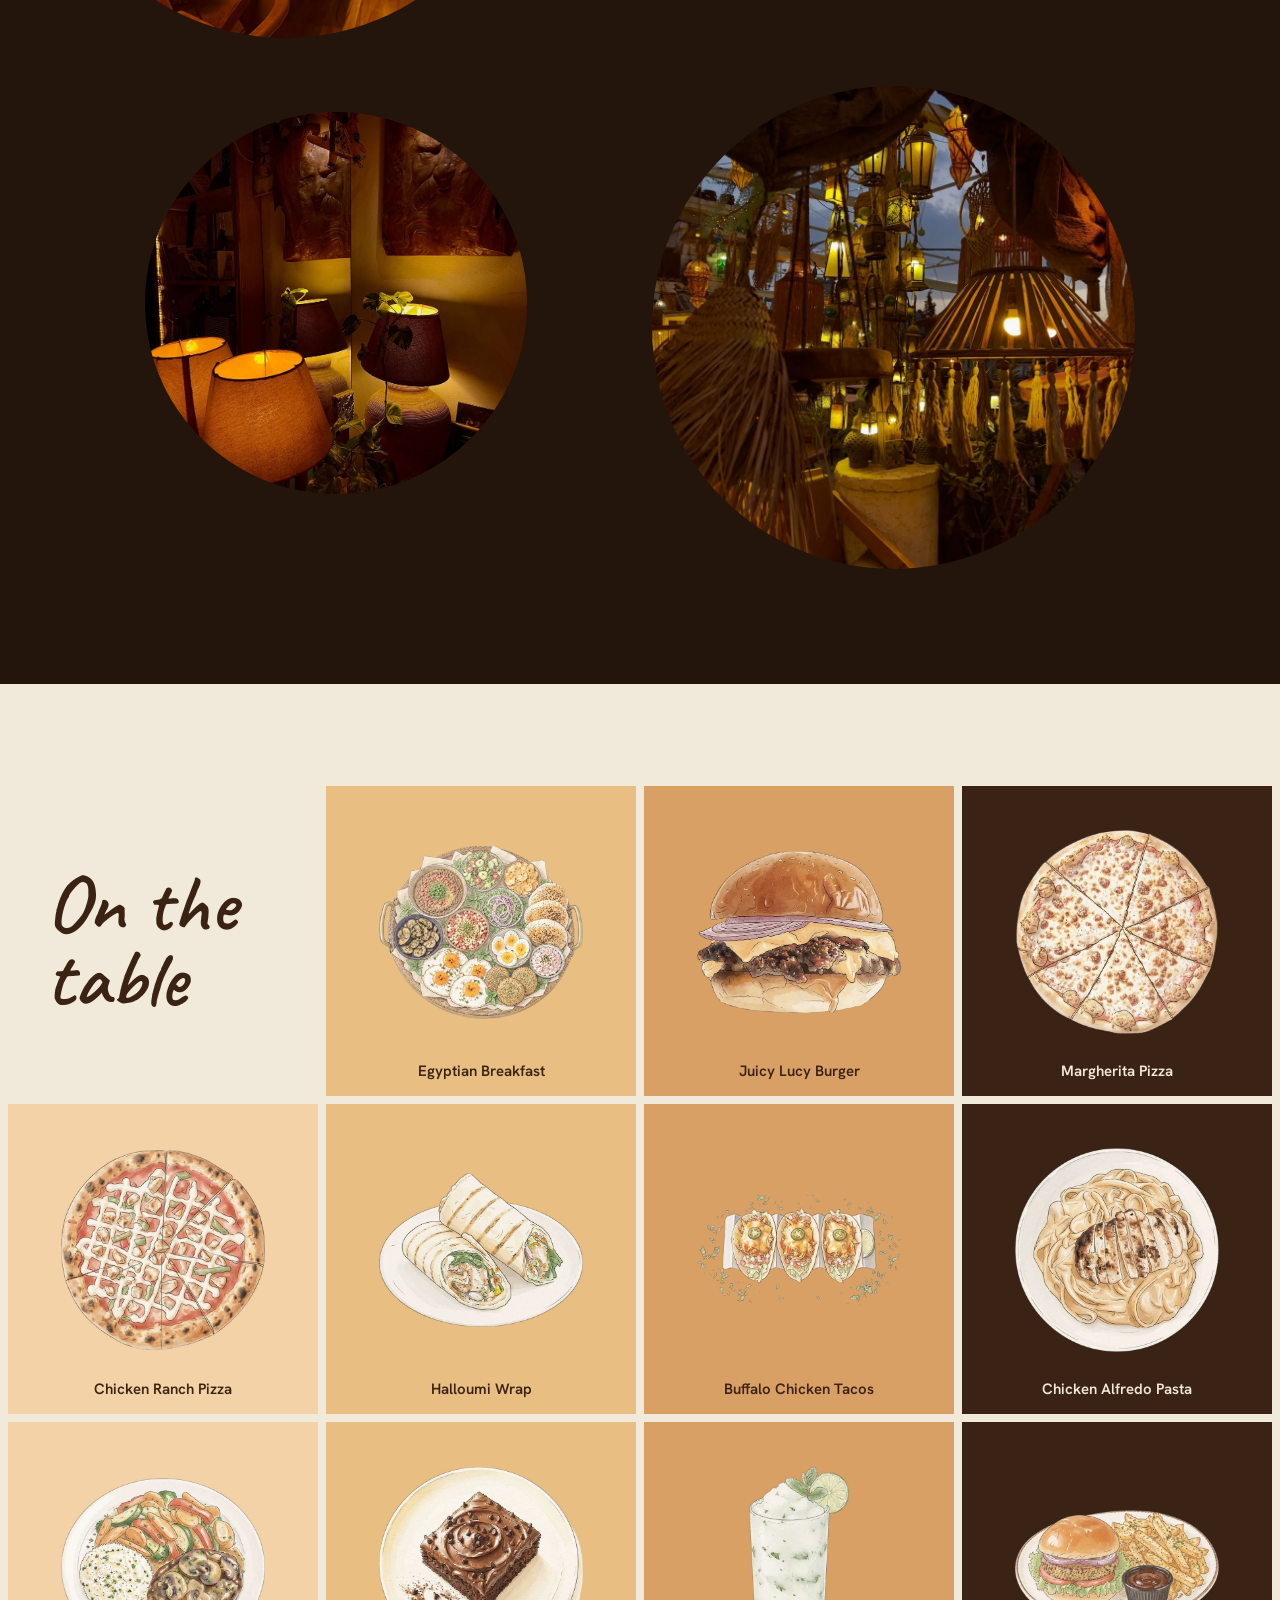
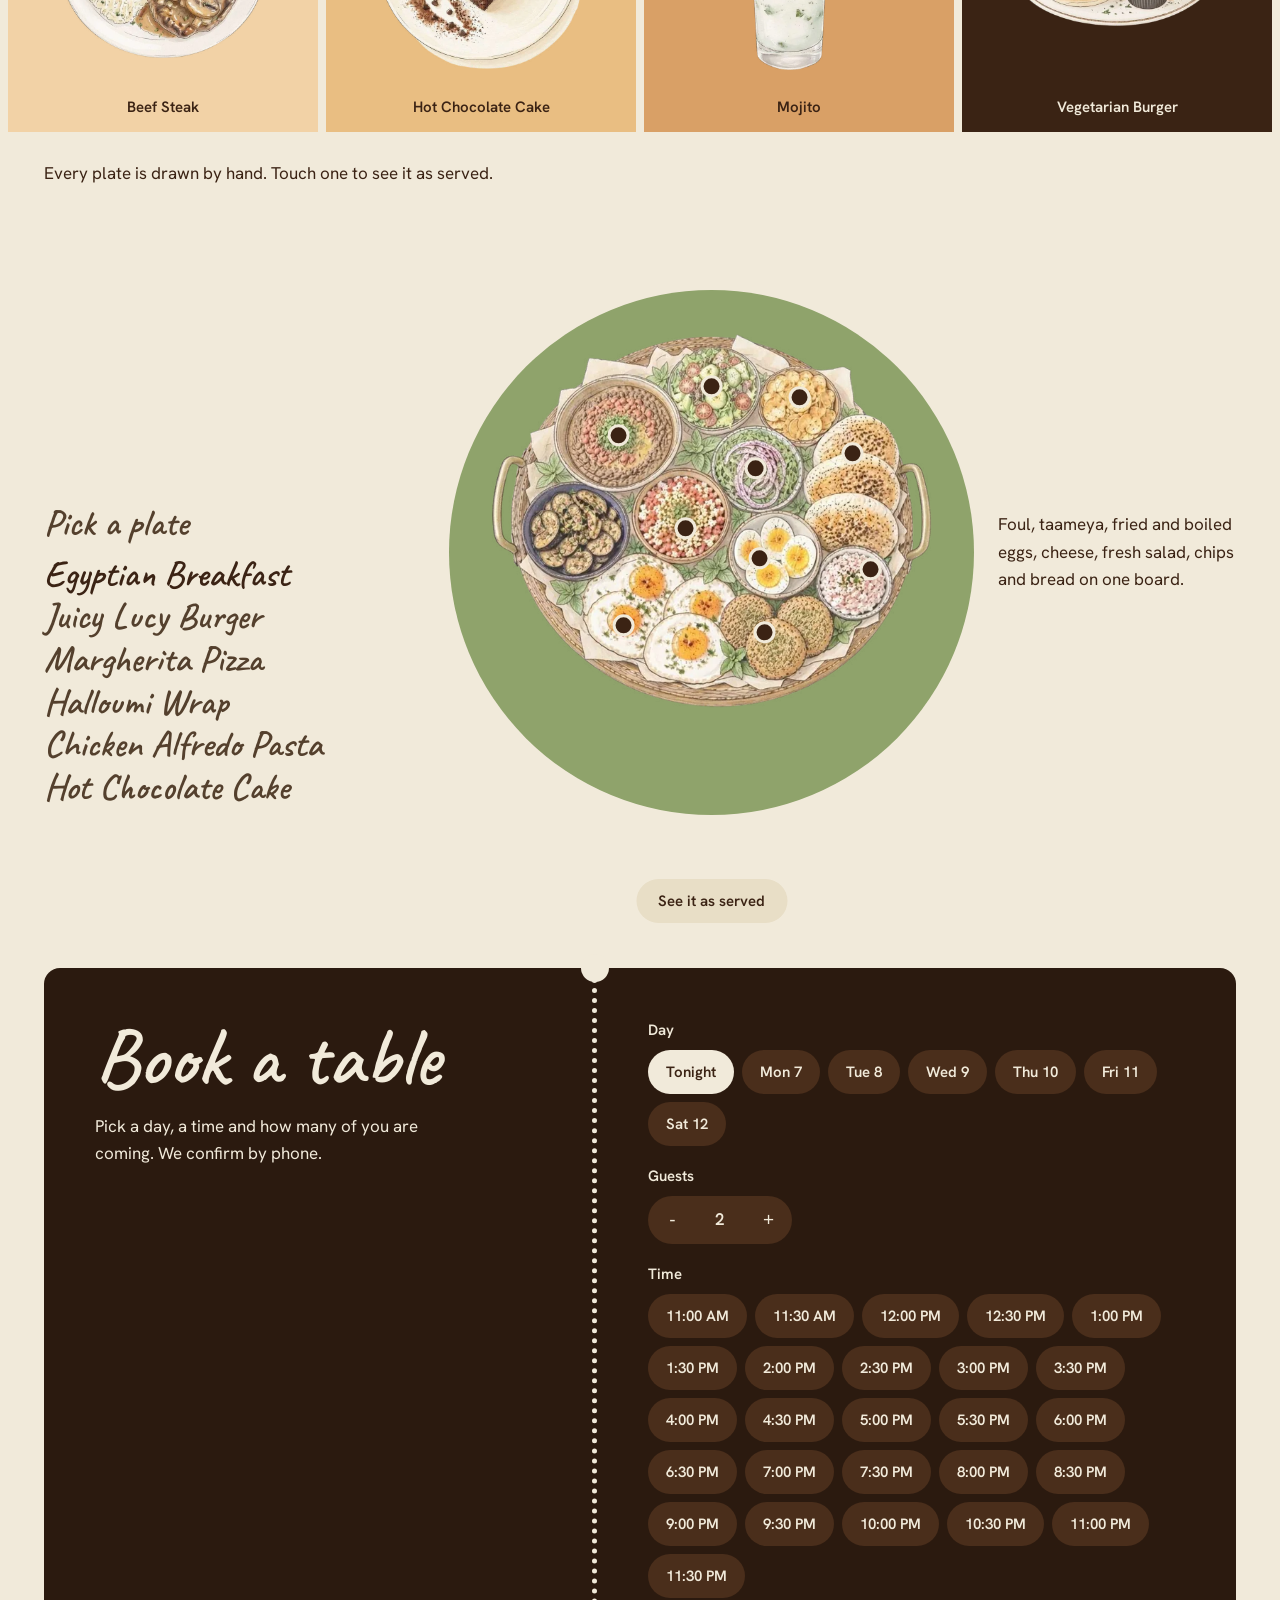
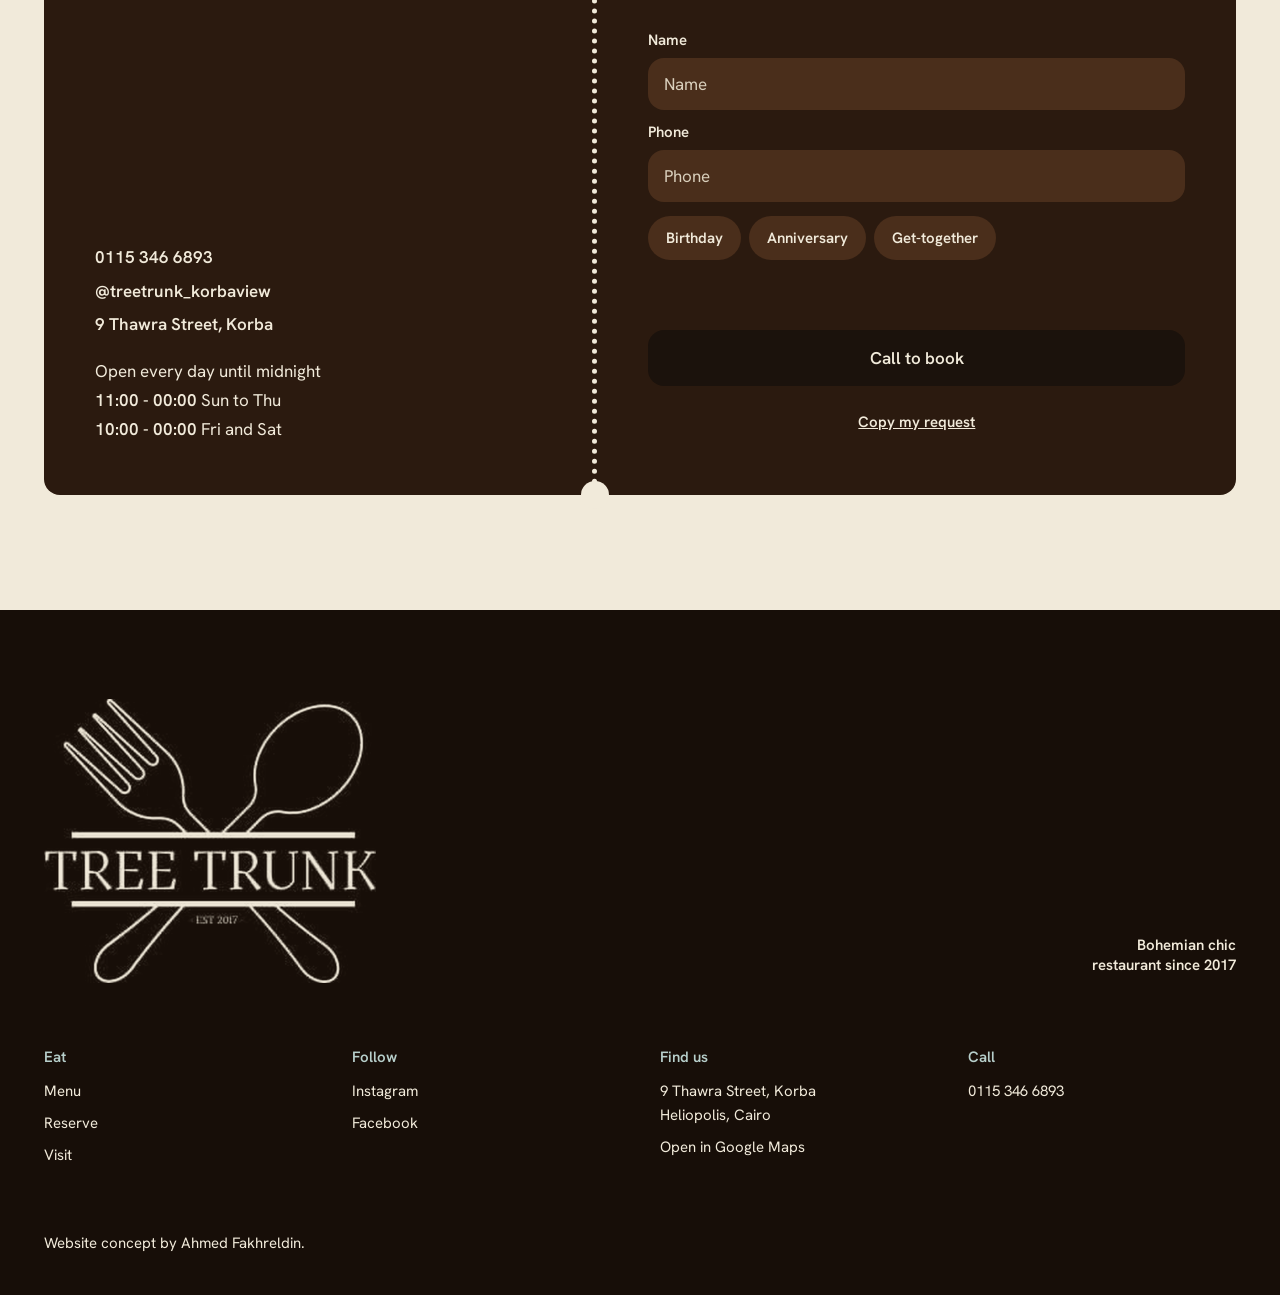
==== commit bf85ed05: "Rebuild around the real room: lantern photography in the circle motif, amber palette, both branches " ====
--- a/index.html
+++ b/index.html
@@ -16,12 +16,12 @@
 <link rel="apple-touch-icon" href="img/favicon.png">
 <link rel="preload" as="font" type="font/woff2" crossorigin href="fonts/caveat-latin-600-normal.woff2"><link rel="preload" as="font" type="font/woff2" crossorigin href="fonts/hanken-grotesk-latin-400-normal.woff2">
 <style>html.fl body{opacity:0}body{transition:opacity .25s ease}</style><script>(function(){var d=document.documentElement;d.classList.add("fl","js");var done=function(){d.classList.remove("fl")};setTimeout(done,1200);if(document.fonts&&document.fonts.load){Promise.all(["600 20px Caveat","400 16px Hanken Grotesk"].map(function(f){return document.fonts.load(f)})).then(done,done)}else{done()}})();</script>
-<link rel="stylesheet" href="fonts.css?v=21">
-<link rel="stylesheet" href="site.css?v=21">
+<link rel="stylesheet" href="fonts.css?v=28">
+<link rel="stylesheet" href="site.css?v=28">
 </head>
 <body class="home">
-<header class="hdr" id="hdr">
-  <a class="logo" href="index.html" aria-label="Tree Trunk, home"><img src="img/logo-ink.png" alt="Tree Trunk" width="252" height="215"></a>
+<header class="hdr hdr--over" id="hdr">
+  <a class="logo" href="index.html" aria-label="Tree Trunk, home"><img class="l-ink" src="img/logo-ink.png" alt="Tree Trunk" width="252" height="215"><img class="l-cream" src="img/logo-cream.png" alt="" width="252" height="215"></a>
   <nav class="nav" aria-label="Main"><a href="menu.html"><span data-ar="المنيو">Menu</span></a><a href="visit.html"><span data-ar="زورونا">Visit</span></a></nav>
   <div class="hdr-r">
     <button class="lang" id="lang" type="button" aria-label="Switch language" title="Switch to Arabic. The menu stays in English."><span>EN</span><i>/</i><span class="l-ar">ع</span></button>
@@ -35,20 +35,23 @@
 <div class="tabbar" aria-label="Quick actions">
   <a href="index.html#reserve"><svg viewBox="0 0 24 24" width="22" height="22" fill="none" stroke="currentColor" stroke-width="1.8" stroke-linecap="round" stroke-linejoin="round"><rect x="4" y="5" width="16" height="15" rx="2"/><path d="M4 10h16M9 3v4M15 3v4"/></svg><span data-ar="احجز">Reserve</span></a>
   <a href="menu.html"><svg viewBox="0 0 24 24" width="22" height="22" fill="none" stroke="currentColor" stroke-width="1.8" stroke-linecap="round"><path d="M5 7h14M5 12h14M5 17h14"/></svg><span data-ar="المنيو">Menu</span></a>
-  <a href="tel:+201000772269"><svg viewBox="0 0 24 24" width="22" height="22" fill="none" stroke="currentColor" stroke-width="1.8" stroke-linecap="round" stroke-linejoin="round"><path d="M6.6 3h3l1.4 4-2 1.3a11 11 0 0 0 6.7 6.7l1.3-2 4 1.4v3a2 2 0 0 1-2.2 2A16.5 16.5 0 0 1 4.6 5.2 2 2 0 0 1 6.6 3z"/></svg><span data-ar="اتصل">Call</span></a>
+  <a href="tel:+201153466893"><svg viewBox="0 0 24 24" width="22" height="22" fill="none" stroke="currentColor" stroke-width="1.8" stroke-linecap="round" stroke-linejoin="round"><path d="M6.6 3h3l1.4 4-2 1.3a11 11 0 0 0 6.7 6.7l1.3-2 4 1.4v3a2 2 0 0 1-2.2 2A16.5 16.5 0 0 1 4.6 5.2 2 2 0 0 1 6.6 3z"/></svg><span data-ar="اتصل">Call</span></a>
 </div>
 <main id="main">
 <section class="hero" aria-labelledby="h1">
-  <div class="disc-hero"><img src="img/sea.jpg" alt="Watercolour sea with a surfboard, kites and shells" fetchpriority="high" width="1365" height="766"></div>
+  <div class="disc-hero"><img src="img/place-night.jpg" alt="Red and amber lanterns hanging under string lights at night" fetchpriority="high" width="978" height="1300"></div>
   <div class="hero-in"><div class="hero-t">
     <h1 id="h1"><span>Tree</span><span>Trunk</span></h1>
-    <p class="sub"><span data-ar="بيسترو بوهيمي فوق الكوربة في مصر الجديدة، مفتوح كل يوم لحد منتصف الليل.">A bohemian bistro above El Korba in Heliopolis, open every day until midnight.</span></p>
+    <p class="sub"><span data-ar="مطعم بوهيمي شيك في الكوربة، مصر الجديدة، من ٢٠١٧. مفتوح كل يوم لحد منتصف الليل.">Bohemian chic restaurant in El Korba, Heliopolis, since 2017. Open every day until midnight.</span></p>
     <a class="btn btn--go" href="#reserve"><span data-ar="احجز ترابيزة">Reserve a table</span></a>
   </div></div>
 </section>
-<section class="wall" aria-label="On the table"><ul class="wall-grid"><li class="tile tile--h" style="--bg:#F1EADA"><h2 class="disp"><span data-ar="على الترابيزة">On the table</span></h2></li><li class="tile" style="--bg:#BFDAD6"><div class="tile-in"><button type="button" class="plate " aria-pressed="false" aria-label="Egyptian Breakfast: show the plate as served"><img class="sk" src="img/sk/breakfast.webp" alt="" loading="lazy" width="620" height="620"><img class="ph" src="img/breakfast.jpg" alt="Egyptian Breakfast as served" loading="lazy" width="440" height="440"></button></div><p class="tc">Egyptian Breakfast</p></li><li class="tile" style="--bg:#E3D2AE"><div class="tile-in"><button type="button" class="plate " aria-pressed="false" aria-label="Juicy Lucy Burger: show the plate as served"><img class="sk" src="img/sk/juicy-lucy.webp" alt="" loading="lazy" width="620" height="620"><img class="ph" src="img/juicy-lucy.jpg" alt="Juicy Lucy Burger as served" loading="lazy" width="440" height="440"></button></div><p class="tc">Juicy Lucy Burger</p></li><li class="tile tile--dk" style="--bg:#2C6B6A"><div class="tile-in"><button type="button" class="plate " aria-pressed="false" aria-label="Margherita Pizza: show the plate as served"><img class="sk" src="img/sk/margherita.webp" alt="" loading="lazy" width="620" height="620"><img class="ph" src="img/margherita.jpg" alt="Margherita Pizza as served" loading="lazy" width="440" height="440"></button></div><p class="tc">Margherita Pizza</p></li><li class="tile" style="--bg:#F4D2B4"><div class="tile-in"><button type="button" class="plate " aria-pressed="false" aria-label="Chicken Ranch Pizza: show the plate as served"><img class="sk" src="img/sk/ranch-pizza.webp" alt="" loading="lazy" width="620" height="620"><img class="ph" src="img/ranch-pizza.jpg" alt="Chicken Ranch Pizza as served" loading="lazy" width="440" height="440"></button></div><p class="tc">Chicken Ranch Pizza</p></li><li class="tile" style="--bg:#BFDAD6"><div class="tile-in"><button type="button" class="plate " aria-pressed="false" aria-label="Halloumi Wrap: show the plate as served"><img class="sk" src="img/sk/halloumi.webp" alt="" loading="lazy" width="620" height="620"><img class="ph" src="img/halloumi.jpg" alt="Halloumi Wrap as served" loading="lazy" width="440" height="440"></button></div><p class="tc">Halloumi Wrap</p></li><li class="tile" style="--bg:#E3D2AE"><div class="tile-in"><button type="button" class="plate " aria-pressed="false" aria-label="Buffalo Chicken Tacos: show the plate as served"><img class="sk" src="img/sk/buffalo-tacos.webp" alt="" loading="lazy" width="620" height="620"><img class="ph" src="img/buffalo-tacos.jpg" alt="Buffalo Chicken Tacos as served" loading="lazy" width="440" height="440"></button></div><p class="tc">Buffalo Chicken Tacos</p></li><li class="tile tile--dk" style="--bg:#2C6B6A"><div class="tile-in"><button type="button" class="plate " aria-pressed="false" aria-label="Chicken Alfredo Pasta: show the plate as served"><img class="sk" src="img/sk/alfredo.webp" alt="" loading="lazy" width="620" height="620"><img class="ph" src="img/alfredo.jpg" alt="Chicken Alfredo Pasta as served" loading="lazy" width="440" height="440"></button></div><p class="tc">Chicken Alfredo Pasta</p></li><li class="tile" style="--bg:#F4D2B4"><div class="tile-in"><button type="button" class="plate " aria-pressed="false" aria-label="Beef Steak: show the plate as served"><img class="sk" src="img/sk/steak.webp" alt="" loading="lazy" width="620" height="620"><img class="ph" src="img/steak.jpg" alt="Beef Steak as served" loading="lazy" width="440" height="440"></button></div><p class="tc">Beef Steak</p></li><li class="tile" style="--bg:#BFDAD6"><div class="tile-in"><button type="button" class="plate " aria-pressed="false" aria-label="Hot Chocolate Cake: show the plate as served"><img class="sk" src="img/sk/choc-cake.webp" alt="" loading="lazy" width="620" height="620"><img class="ph" src="img/choc-cake.jpg" alt="Hot Chocolate Cake as served" loading="lazy" width="440" height="440"></button></div><p class="tc">Hot Chocolate Cake</p></li><li class="tile" style="--bg:#E3D2AE"><div class="tile-in"><button type="button" class="plate " aria-pressed="false" aria-label="Mojito: show the plate as served"><img class="sk" src="img/sk/mojito.webp" alt="" loading="lazy" width="620" height="620"><img class="ph" src="img/mojito.jpg" alt="Mojito as served" loading="lazy" width="440" height="440"></button></div><p class="tc">Mojito</p></li><li class="tile tile--dk" style="--bg:#2C6B6A"><div class="tile-in"><button type="button" class="plate " aria-pressed="false" aria-label="Vegetarian Burger: show the plate as served"><img class="sk" src="img/sk/veg-burger.webp" alt="" loading="lazy" width="620" height="620"><img class="ph" src="img/veg-burger.jpg" alt="Vegetarian Burger as served" loading="lazy" width="440" height="440"></button></div><p class="tc">Vegetarian Burger</p></li></ul><p class="wall-note wrap"><span data-ar="كل طبق مرسوم بإيد. المس أي طبق وشوفه زي ما بيتقدم.">Every plate is drawn by hand. Touch one to see it as served.</span></p></section>
+<section class="place" aria-labelledby="ph"><div class="wrap"><div class="place-h"><h2 id="ph" class="disp"><span data-ar="اتفضل جوه">Step inside</span></h2>
+  <p><span data-ar="كل ملمس وكل إضاءة، متختارة عشان تحس إنك في بيتك.">Every texture, every light, all chosen to make you feel at home.</span></p></div>
+  <div class="circles"><figure class="ci ci1"><img src="img/place-corner.jpg" alt="Large woven lanterns and lamps beside a wooden counter" loading="lazy" width="1300" height="1300"></figure><figure class="ci ci2"><img src="img/place-wicker.jpg" alt="Wicker lanterns with tassels over a set table" loading="lazy" width="978" height="1300"></figure><figure class="ci ci3"><img src="img/place-plants.jpg" alt="Hanging plants, lanterns and a candle-lit table in a corner" loading="lazy" width="978" height="1300"></figure><figure class="ci ci4"><img src="img/place-lamps.jpg" alt="Lamps and carved panels glowing amber against the wall" loading="lazy" width="975" height="1300"></figure><figure class="ci ci5"><img src="img/place-roof.jpg" alt="Rooftop lanterns under an evening sky" loading="lazy" width="978" height="1300"></figure></div></div></section>
+<section class="wall" aria-label="On the table"><ul class="wall-grid"><li class="tile tile--h" style="--bg:#F1EADA"><h2 class="disp"><span data-ar="على الترابيزة">On the table</span></h2></li><li class="tile" style="--bg:#E9BE82"><div class="tile-in"><button type="button" class="plate " aria-pressed="false" aria-label="Egyptian Breakfast: show the plate as served"><img class="sk" src="img/sk/breakfast.webp" alt="" loading="lazy" width="620" height="620"><img class="ph" src="img/breakfast.jpg" alt="Egyptian Breakfast as served" loading="lazy" width="440" height="440"></button></div><p class="tc">Egyptian Breakfast</p></li><li class="tile" style="--bg:#D9A066"><div class="tile-in"><button type="button" class="plate " aria-pressed="false" aria-label="Juicy Lucy Burger: show the plate as served"><img class="sk" src="img/sk/juicy-lucy.webp" alt="" loading="lazy" width="620" height="620"><img class="ph" src="img/juicy-lucy.jpg" alt="Juicy Lucy Burger as served" loading="lazy" width="440" height="440"></button></div><p class="tc">Juicy Lucy Burger</p></li><li class="tile tile--dk" style="--bg:#3A2314"><div class="tile-in"><button type="button" class="plate " aria-pressed="false" aria-label="Margherita Pizza: show the plate as served"><img class="sk" src="img/sk/margherita.webp" alt="" loading="lazy" width="620" height="620"><img class="ph" src="img/margherita.jpg" alt="Margherita Pizza as served" loading="lazy" width="440" height="440"></button></div><p class="tc">Margherita Pizza</p></li><li class="tile" style="--bg:#F2D2A6"><div class="tile-in"><button type="button" class="plate " aria-pressed="false" aria-label="Chicken Ranch Pizza: show the plate as served"><img class="sk" src="img/sk/ranch-pizza.webp" alt="" loading="lazy" width="620" height="620"><img class="ph" src="img/ranch-pizza.jpg" alt="Chicken Ranch Pizza as served" loading="lazy" width="440" height="440"></button></div><p class="tc">Chicken Ranch Pizza</p></li><li class="tile" style="--bg:#E9BE82"><div class="tile-in"><button type="button" class="plate " aria-pressed="false" aria-label="Halloumi Wrap: show the plate as served"><img class="sk" src="img/sk/halloumi.webp" alt="" loading="lazy" width="620" height="620"><img class="ph" src="img/halloumi.jpg" alt="Halloumi Wrap as served" loading="lazy" width="440" height="440"></button></div><p class="tc">Halloumi Wrap</p></li><li class="tile" style="--bg:#D9A066"><div class="tile-in"><button type="button" class="plate " aria-pressed="false" aria-label="Buffalo Chicken Tacos: show the plate as served"><img class="sk" src="img/sk/buffalo-tacos.webp" alt="" loading="lazy" width="620" height="620"><img class="ph" src="img/buffalo-tacos.jpg" alt="Buffalo Chicken Tacos as served" loading="lazy" width="440" height="440"></button></div><p class="tc">Buffalo Chicken Tacos</p></li><li class="tile tile--dk" style="--bg:#3A2314"><div class="tile-in"><button type="button" class="plate " aria-pressed="false" aria-label="Chicken Alfredo Pasta: show the plate as served"><img class="sk" src="img/sk/alfredo.webp" alt="" loading="lazy" width="620" height="620"><img class="ph" src="img/alfredo.jpg" alt="Chicken Alfredo Pasta as served" loading="lazy" width="440" height="440"></button></div><p class="tc">Chicken Alfredo Pasta</p></li><li class="tile" style="--bg:#F2D2A6"><div class="tile-in"><button type="button" class="plate " aria-pressed="false" aria-label="Beef Steak: show the plate as served"><img class="sk" src="img/sk/steak.webp" alt="" loading="lazy" width="620" height="620"><img class="ph" src="img/steak.jpg" alt="Beef Steak as served" loading="lazy" width="440" height="440"></button></div><p class="tc">Beef Steak</p></li><li class="tile" style="--bg:#E9BE82"><div class="tile-in"><button type="button" class="plate " aria-pressed="false" aria-label="Hot Chocolate Cake: show the plate as served"><img class="sk" src="img/sk/choc-cake.webp" alt="" loading="lazy" width="620" height="620"><img class="ph" src="img/choc-cake.jpg" alt="Hot Chocolate Cake as served" loading="lazy" width="440" height="440"></button></div><p class="tc">Hot Chocolate Cake</p></li><li class="tile" style="--bg:#D9A066"><div class="tile-in"><button type="button" class="plate " aria-pressed="false" aria-label="Mojito: show the plate as served"><img class="sk" src="img/sk/mojito.webp" alt="" loading="lazy" width="620" height="620"><img class="ph" src="img/mojito.jpg" alt="Mojito as served" loading="lazy" width="440" height="440"></button></div><p class="tc">Mojito</p></li><li class="tile tile--dk" style="--bg:#3A2314"><div class="tile-in"><button type="button" class="plate " aria-pressed="false" aria-label="Vegetarian Burger: show the plate as served"><img class="sk" src="img/sk/veg-burger.webp" alt="" loading="lazy" width="620" height="620"><img class="ph" src="img/veg-burger.jpg" alt="Vegetarian Burger as served" loading="lazy" width="440" height="440"></button></div><p class="tc">Vegetarian Burger</p></li></ul><p class="wall-note wrap"><span data-ar="كل طبق مرسوم بإيد. المس أي طبق وشوفه زي ما بيتقدم.">Every plate is drawn by hand. Touch one to see it as served.</span></p></section>
 <section class="show" aria-labelledby="sh"><div class="wrap show-grid">
-  <div class="stage"><div class="disc" id="disc" style="--c:#2C6B6A"></div><div class="objs"><div class="obj on annot" data-i="0" data-c="#2C6B6A" data-f="Foul, taameya, fried and boiled eggs, cheese, fresh salad, chips and bread on one board." data-fa="فول وطعمية وبيض مقلي ومسلوق وجبنة وسلطة وشيبسي وعيش على طبق واحد."><img class="sk" src="img/sk/breakfast.webp" alt="Egyptian Breakfast, hand-drawn" width="620" height="620"><img class="ph" src="img/breakfast.jpg" alt="Egyptian Breakfast as served" loading="lazy" width="440" height="440"><button type="button" class="hot" style="left:50%;top:14%" aria-label="Fresh Salad" data-en="Fresh Salad" data-ar="سلطة طازجة"></button><button type="button" class="hot" style="left:29%;top:27%" aria-label="Foul" data-en="Foul" data-ar="فول"></button><button type="button" class="hot" style="left:44%;top:52%" aria-label="Cheese with Tomatoes" data-en="Cheese with Tomatoes" data-ar="جبنة بالطماطم"></button><button type="button" class="hot" style="left:30%;top:78%" aria-label="Fried Eggs" data-en="Fried Eggs" data-ar="بيض مقلي"></button><button type="button" class="hot" style="left:70%;top:17%" aria-label="Chips" data-en="Chips" data-ar="شيبسي"></button><button type="button" class="hot" style="left:82%;top:32%" aria-label="Bread" data-en="Bread" data-ar="عيش"></button><button type="button" class="hot" style="left:60%;top:36%" aria-label="Fresh Rocca &amp; Onions" data-en="Fresh Rocca &amp; Onions" data-ar="جرجير وبصل"></button><button type="button" class="hot" style="left:61%;top:60%" aria-label="Boiled Eggs" data-en="Boiled Eggs" data-ar="بيض مسلوق"></button><button type="button" class="hot" style="left:86%;top:63%" aria-label="Cheese" data-en="Cheese" data-ar="جبنة"></button><button type="button" class="hot" style="left:62%;top:80%" aria-label="Taameya" data-en="Taameya" data-ar="طعمية"></button></div><div class="obj" data-i="1" data-c="#E3A77B" data-f="A stuffed beef patty with melted cheddar in a brioche bun." data-fa="قرص لحمة محشي بالشيدر في بريوش."><img class="sk" src="img/sk/juicy-lucy.webp" alt="Juicy Lucy Burger, hand-drawn" width="620" height="620"><img class="ph" src="img/juicy-lucy.jpg" alt="Juicy Lucy Burger as served" loading="lazy" width="440" height="440"></div><div class="obj" data-i="2" data-c="#BFDAD6" data-f="Tomato sauce, mozzarella and extra virgin olive oil, from a traditional oven." data-fa="صوص طماطم وموتزاريلا وزيت زيتون من الفرن البلدي."><img class="sk" src="img/sk/margherita.webp" alt="Margherita Pizza, hand-drawn" width="620" height="620"><img class="ph" src="img/margherita.jpg" alt="Margherita Pizza as served" loading="lazy" width="440" height="440"></div><div class="obj" data-i="3" data-c="#E3D2AE" data-f="Grilled halloumi, tomato and rocca in a grilled tortilla." data-fa="حلومي مشوي وطماطم وجرجير في تورتيلا مشوية."><img class="sk" src="img/sk/halloumi.webp" alt="Halloumi Wrap, hand-drawn" width="620" height="620"><img class="ph" src="img/halloumi.jpg" alt="Halloumi Wrap as served" loading="lazy" width="440" height="440"></div><div class="obj" data-i="4" data-c="#8CBAB5" data-f="Fresh fettuccine and grilled chicken breast in a creamy sauce." data-fa="فيتوتشيني طازج وفراخ مشوية بصوص كريمي."><img class="sk" src="img/sk/alfredo.webp" alt="Chicken Alfredo Pasta, hand-drawn" width="620" height="620"><img class="ph" src="img/alfredo.jpg" alt="Chicken Alfredo Pasta as served" loading="lazy" width="440" height="440"></div><div class="obj" data-i="5" data-c="#F4D2B4" data-f="Moist chocolate cake under rich chocolate frosting." data-fa="كيك شوكولاتة طري بغطاء شوكولاتة."><img class="sk" src="img/sk/choc-cake.webp" alt="Hot Chocolate Cake, hand-drawn" width="620" height="620"><img class="ph" src="img/choc-cake.jpg" alt="Hot Chocolate Cake as served" loading="lazy" width="440" height="440"></div></div><p class="cap" id="hotcap" aria-live="polite"></p><button type="button" class="flip" id="flip" aria-pressed="false" data-ar="شوف الطبق زي ما بيتقدم">See it as served</button></div>
+  <div class="stage"><div class="disc" id="disc" style="--c:#8FA36B"></div><div class="objs"><div class="obj on annot" data-i="0" data-c="#8FA36B" data-f="Foul, taameya, fried and boiled eggs, cheese, fresh salad, chips and bread on one board." data-fa="فول وطعمية وبيض مقلي ومسلوق وجبنة وسلطة وشيبسي وعيش على طبق واحد."><img class="sk" src="img/sk/breakfast.webp" alt="Egyptian Breakfast, hand-drawn" width="620" height="620"><img class="ph" src="img/breakfast.jpg" alt="Egyptian Breakfast as served" loading="lazy" width="440" height="440"><button type="button" class="hot" style="left:50%;top:14%" aria-label="Fresh Salad" data-en="Fresh Salad" data-ar="سلطة طازجة"></button><button type="button" class="hot" style="left:29%;top:27%" aria-label="Foul" data-en="Foul" data-ar="فول"></button><button type="button" class="hot" style="left:44%;top:52%" aria-label="Cheese with Tomatoes" data-en="Cheese with Tomatoes" data-ar="جبنة بالطماطم"></button><button type="button" class="hot" style="left:30%;top:78%" aria-label="Fried Eggs" data-en="Fried Eggs" data-ar="بيض مقلي"></button><button type="button" class="hot" style="left:70%;top:17%" aria-label="Chips" data-en="Chips" data-ar="شيبسي"></button><button type="button" class="hot" style="left:82%;top:32%" aria-label="Bread" data-en="Bread" data-ar="عيش"></button><button type="button" class="hot" style="left:60%;top:36%" aria-label="Fresh Rocca &amp; Onions" data-en="Fresh Rocca &amp; Onions" data-ar="جرجير وبصل"></button><button type="button" class="hot" style="left:61%;top:60%" aria-label="Boiled Eggs" data-en="Boiled Eggs" data-ar="بيض مسلوق"></button><button type="button" class="hot" style="left:86%;top:63%" aria-label="Cheese" data-en="Cheese" data-ar="جبنة"></button><button type="button" class="hot" style="left:62%;top:80%" aria-label="Taameya" data-en="Taameya" data-ar="طعمية"></button></div><div class="obj" data-i="1" data-c="#E3A77B" data-f="A stuffed beef patty with melted cheddar in a brioche bun." data-fa="قرص لحمة محشي بالشيدر في بريوش."><img class="sk" src="img/sk/juicy-lucy.webp" alt="Juicy Lucy Burger, hand-drawn" width="620" height="620"><img class="ph" src="img/juicy-lucy.jpg" alt="Juicy Lucy Burger as served" loading="lazy" width="440" height="440"></div><div class="obj" data-i="2" data-c="#E9BE82" data-f="Tomato sauce, mozzarella and extra virgin olive oil, from a traditional oven." data-fa="صوص طماطم وموتزاريلا وزيت زيتون من الفرن البلدي."><img class="sk" src="img/sk/margherita.webp" alt="Margherita Pizza, hand-drawn" width="620" height="620"><img class="ph" src="img/margherita.jpg" alt="Margherita Pizza as served" loading="lazy" width="440" height="440"></div><div class="obj" data-i="3" data-c="#F2D2A6" data-f="Grilled halloumi, tomato and rocca in a grilled tortilla." data-fa="حلومي مشوي وطماطم وجرجير في تورتيلا مشوية."><img class="sk" src="img/sk/halloumi.webp" alt="Halloumi Wrap, hand-drawn" width="620" height="620"><img class="ph" src="img/halloumi.jpg" alt="Halloumi Wrap as served" loading="lazy" width="440" height="440"></div><div class="obj" data-i="4" data-c="#8FA36B" data-f="Fresh fettuccine and grilled chicken breast in a creamy sauce." data-fa="فيتوتشيني طازج وفراخ مشوية بصوص كريمي."><img class="sk" src="img/sk/alfredo.webp" alt="Chicken Alfredo Pasta, hand-drawn" width="620" height="620"><img class="ph" src="img/alfredo.jpg" alt="Chicken Alfredo Pasta as served" loading="lazy" width="440" height="440"></div><div class="obj" data-i="5" data-c="#F4D2B4" data-f="Moist chocolate cake under rich chocolate frosting." data-fa="كيك شوكولاتة طري بغطاء شوكولاتة."><img class="sk" src="img/sk/choc-cake.webp" alt="Hot Chocolate Cake, hand-drawn" width="620" height="620"><img class="ph" src="img/choc-cake.jpg" alt="Hot Chocolate Cake as served" loading="lazy" width="440" height="440"></div></div><p class="cap" id="hotcap" aria-live="polite"></p><button type="button" class="flip" id="flip" aria-pressed="false" data-ar="شوف الطبق زي ما بيتقدم">See it as served</button></div>
   <div class="show-l"><h2 id="sh" class="small"><span data-ar="اختار طبق">Pick a plate</span></h2><ul class="picks"><li><button type="button" class="pk on" data-i="0" aria-pressed="true"><span data-ar="فطار مصري">Egyptian Breakfast</span></button></li><li><button type="button" class="pk" data-i="1" aria-pressed="false"><span data-ar="جوسي لوسي برجر">Juicy Lucy Burger</span></button></li><li><button type="button" class="pk" data-i="2" aria-pressed="false"><span data-ar="بيتزا مارجريتا">Margherita Pizza</span></button></li><li><button type="button" class="pk" data-i="3" aria-pressed="false"><span data-ar="راب حلومي">Halloumi Wrap</span></button></li><li><button type="button" class="pk" data-i="4" aria-pressed="false"><span data-ar="باستا فراخ ألفريدو">Chicken Alfredo Pasta</span></button></li><li><button type="button" class="pk" data-i="5" aria-pressed="false"><span data-ar="كيك الشوكولاتة">Hot Chocolate Cake</span></button></li></ul></div>
   <p class="fact" id="fact" aria-live="polite" data-ar="فول وطعمية وبيض مقلي ومسلوق وجبنة وسلطة وشيبسي وعيش على طبق واحد.">Foul, taameya, fried and boiled eggs, cheese, fresh salad, chips and bread on one board.</p>
 </div></section>
@@ -57,7 +60,7 @@
     <div class="coupon-l">
       <div><h2 id="rh"><span data-ar="احجز ترابيزة">Book a table</span></h2>
       <p><span data-ar="اختار اليوم والوقت وعددكم، وهنأكد معاكم بالتليفون.">Pick a day, a time and how many of you are coming. We confirm by phone.</span></p></div>
-      <div><ul class="lines"><li><a href="tel:+201000772269">0100 077 2269</a></li><li><a href="https://www.instagram.com/treetrunk_korbaview" rel="noopener">@treetrunk_korbaview</a></li><li><a href="visit.html">9 Thawra Street, Korba</a></li></ul>
+      <div><ul class="lines"><li><a href="tel:+201153466893">0115 346 6893</a></li><li><a href="https://www.instagram.com/treetrunk_korbaview" rel="noopener">@treetrunk_korbaview</a></li><li><a href="visit.html">9 Thawra Street, Korba</a></li></ul>
       <div class="hrs"><p><span data-ar="مفتوح كل يوم لحد منتصف الليل">Open every day until midnight</span></p><p><b>11:00 - 00:00</b> <span data-ar="الأحد للخميس">Sun to Thu</span></p><p><b>10:00 - 00:00</b> <span data-ar="الجمعة والسبت">Fri and Sat</span></p></div></div>
     </div>
     <form class="coupon-r" id="rform" novalidate>
@@ -73,22 +76,22 @@
           <button type="button" class="chip" aria-pressed="false" data-v="Get-together" data-ar="لمة">Get-together</button></div>
       </fieldset>
       <p class="summary" id="sum" aria-live="polite"></p>
-      <a class="bar" id="callbtn" href="tel:+201000772269"><span data-ar="اتصل واحجز">Call to book</span></a>
+      <a class="bar" id="callbtn" href="tel:+201153466893"><span data-ar="اتصل واحجز">Call to book</span></a>
       <button class="linkbtn" type="button" id="copybtn"><span data-ar="انسخ الطلب">Copy my request</span></button>
       <p class="fine" id="copied" hidden><span data-ar="اتنسخ. ابعته رسالة على انستجرام أو واتساب.">Copied. Paste it in a message on Instagram or send it by WhatsApp.</span></p>
     </form>
   </div></div></section>
 </main>
 <footer class="foot">
-  <div class="wrap"><div class="foot-top"><img class="foot-logo" src="img/logo-cream.png" alt="Tree Trunk" width="504" height="430"><p class="foot-tag"><span data-ar="بنجيب روح الموج">Bringing the surfer soul</span></p></div>
+  <div class="wrap"><div class="foot-top"><img class="foot-logo" src="img/logo-cream.png" alt="Tree Trunk" width="504" height="430"><p class="foot-tag"><span data-ar="مطعم بوهيمي شيك من ٢٠١٧">Bohemian chic restaurant since 2017</span></p></div>
   <div class="foot-grid">
     <div><h3><span data-ar="الأكل">Eat</span></h3><a href="menu.html"><span data-ar="المنيو">Menu</span></a><a href="index.html#reserve"><span data-ar="احجز">Reserve</span></a><a href="visit.html"><span data-ar="زورونا">Visit</span></a></div>
     <div><h3><span data-ar="تابعنا">Follow</span></h3><a href="https://www.instagram.com/treetrunk_korbaview" rel="noopener">Instagram</a><a href="https://www.facebook.com/treetrunkbistro" rel="noopener">Facebook</a></div>
     <div><h3><span data-ar="العنوان">Find us</span></h3><p>9 Thawra Street, Korba<br>Heliopolis, Cairo</p><a href="https://www.google.com/maps/search/?api=1&query=Tree+Trunk+9+Thawra+Street+Korba+Heliopolis+Cairo" rel="noopener"><span data-ar="افتح في خرائط جوجل">Open in Google Maps</span></a></div>
-    <div><h3><span data-ar="اتصل">Call</span></h3><a href="tel:+201000772269">0100 077 2269</a></div>
+    <div><h3><span data-ar="اتصل">Call</span></h3><a href="tel:+201153466893">0115 346 6893</a></div>
   </div>
   <p class="credit">Website concept by Ahmed Fakhreldin.</p></div>
 </footer>
-<script src="js/site.js?v=21"></script><script src="js/booking.js?v=21"></script><script src="js/show.js?v=21"></script>
+<script src="js/site.js?v=28"></script><script src="js/booking.js?v=28"></script><script src="js/show.js?v=28"></script>
 </body>
 </html>
--- a/site.css
+++ b/site.css
@@ -1,4 +1,5 @@
 :root{--d2:clamp(52px,6.4vw,92px);--paper:#F1EADA;--paper2:#E8DEC6;--peach:#F4D2B4;--seal:#BFDAD6;--sand:#E3D2AE;--ink:#3B2314;--muted:#54402D;--teal:#2C6B6A;--teal-d:#1F5453;--tealm:#2F6F6D;--deep:#1B3F40;--m:clamp(16px,3.4vw,48px);--r:16px;--h:72px;--ease:cubic-bezier(.23,1,.32,1)}
+:root{--go:#A4511F;--go-d:#86401A;--teal:#A4511F;--teal-d:#2B1A0F;--tealm:#4A2E1B;--deep:#170E08;--deeper:#120B07;--night:#120B07;--wood:#24150C;--cream:#F4EBDC;--amber:#E9BE82;--sea:#8FA36B;--seal:#F2D2A6}
 *{box-sizing:border-box;margin:0;padding:0}
 html{scroll-behavior:smooth;-webkit-text-size-adjust:100%}
 body{font:400 17px/1.6 "Hanken Grotesk",system-ui,sans-serif;background:var(--paper);color:var(--ink);overflow-x:hidden}
@@ -17,7 +18,8 @@
 @media(hover:hover) and (pointer:fine){.btn--go:hover{background:var(--teal-d)}.btn--line:hover{background:var(--sand)}}
 /* header */
 .hdr{position:fixed;inset:0 0 auto;z-index:50;height:var(--h);display:flex;align-items:center;gap:32px;padding:0 var(--m);background:var(--paper)}
-.logo img{height:54px;width:auto}
+.logo{position:relative;display:block}.logo img{height:54px;width:auto}.logo .l-cream{position:absolute;inset:0;opacity:0}
+.hdr--over:not(.solid) .l-cream{opacity:1}.hdr--over:not(.solid) .l-ink{opacity:0}
 .nav{display:flex;gap:32px;margin-inline-start:auto}
 .nav a{text-decoration:none;font-weight:600;font-size:15px;padding:6px 0;transition:color .2s}
 .nav a[aria-current]{color:var(--teal)}
@@ -31,14 +33,16 @@
 .drawer a{display:block;font:600 64px/1.15 Caveat,"El Messiri",cursive;text-decoration:none;padding:4px 0}
 .tabbar{display:none;transition:transform .25s var(--ease)}.tabbar.off{transform:translateY(100%)}
 /* hero: the plate as one giant motif, cropped by the viewport */
-.hero{position:relative;min-height:100svh;overflow:hidden;background:var(--paper)}
-.disc-hero{position:absolute;width:120svh;height:120svh;left:78%;top:55%;margin:-60svh 0 0 -60svh;border-radius:50%;overflow:hidden;background:var(--seal);animation:enter 1.3s cubic-bezier(.3,.7,.2,1) both}
-.disc-hero img{width:100%;height:100%;object-fit:cover;object-position:62% 52%;animation:drift 30s ease-out both}
+.hero{position:relative;min-height:100svh;overflow:hidden;background:var(--night);color:var(--cream)}
+.disc-hero{position:absolute;width:120svh;height:120svh;left:78%;top:55%;margin:-60svh 0 0 -60svh;border-radius:50%;overflow:hidden;background:var(--wood);animation:enter 1.3s cubic-bezier(.3,.7,.2,1) both}
+.disc-hero img{width:100%;height:100%;object-fit:cover;object-position:50% 30%;animation:drift 30s ease-out both}
 @keyframes enter{from{transform:translateX(38vw)}to{transform:none}}
 @keyframes drift{from{transform:scale(1)}to{transform:scale(1.07)}}
+.hero .btn--go{background:var(--amber);color:#1B120C}.hero .btn--go:active{transform:scale(.97)}
+@media(hover:hover) and (pointer:fine){.hero .btn--go:hover{background:#F2CE96}}
 .hero-in{position:relative;min-height:100svh;display:flex;align-items:center;padding:var(--h) var(--m) 0 max(var(--m),8%)}
 .hero-t{max-width:min(46%,640px)}
-.hero h1{font-size:clamp(104px,14.5vw,236px);line-height:.8;letter-spacing:-.01em}
+.hero h1{font-size:clamp(104px,14.5vw,236px);line-height:.8;letter-spacing:-.01em;color:var(--cream)}
 .hero h1 span{display:block}
 .sub{font-size:19px;max-width:36ch;margin:28px 0 30px}
 .hero-t>*{animation:rise .9s var(--ease) both}
@@ -52,6 +56,17 @@
 .plate.on .sk,.plate:focus-visible .sk{opacity:0;transform:scale(1.05)}
 .plate.on .ph,.plate:focus-visible .ph{opacity:1;transform:none}
 @media(hover:hover) and (pointer:fine){.plate:hover .sk{opacity:0;transform:scale(1.05)}.plate:hover .ph{opacity:1;transform:none}}
+/* the room: real photos inside the circle */
+.place{background:var(--wood);color:var(--cream);padding:clamp(72px,9vw,150px) 0}
+.place-h{display:grid;grid-template-columns:1fr 1fr;gap:var(--m);align-items:end;margin-bottom:clamp(40px,5vw,72px)}
+.place h2{color:var(--cream)}
+.place-h p{font-size:19px;max-width:30ch;justify-self:end}
+.circles{display:grid;grid-template-columns:repeat(12,1fr);gap:24px;align-items:center}
+.ci{aspect-ratio:1;border-radius:50%;overflow:hidden;background:var(--night)}
+.ci img{width:100%;height:100%;object-fit:cover;transition:transform .8s var(--ease)}
+@media(hover:hover) and (pointer:fine){.ci:hover img{transform:scale(1.06)}}
+.ci1{grid-column:1/6}.ci2{grid-column:6/9;margin-top:96px}.ci3{grid-column:9/13}
+.ci4{grid-column:2/6;margin-top:-24px}.ci5{grid-column:7/12;margin-top:24px}
 /* wall of plates */
 .wall{padding:clamp(64px,8vw,120px) 0 0}
 .wall-grid{list-style:none;display:grid;grid-template-columns:repeat(4,1fr);gap:8px;padding:0 8px}
@@ -79,7 +94,7 @@
 .flip[aria-pressed=true]{background:var(--teal);color:#fff}
 .hot{position:absolute;width:22px;height:22px;margin:-11px 0 0 -11px;border-radius:50%;background:var(--ink);border:3px solid var(--paper);cursor:pointer;padding:0;transition:transform .2s var(--ease),background .2s}
 .hot::after{content:"";position:absolute;inset:-12px}
-.hot.on,.hot:hover,.hot:focus-visible{background:var(--teal);transform:scale(1.25)}
+.hot.on,.hot:hover,.hot:focus-visible{background:var(--go);transform:scale(1.25)}
 .cap{position:absolute;inset:auto 0 -52px;text-align:center;font:600 42px/1 Caveat,"El Messiri",cursive;min-height:40px}
 .show-l{grid-column:1;grid-row:1;align-self:end;padding-bottom:6px}
 .show h2.small{font-size:clamp(28px,2.9vw,44px);line-height:1.15;color:var(--muted);margin-bottom:8px}
@@ -132,8 +147,8 @@
 .credit{margin-top:56px;color:#B7CFCB;font-size:15px}
 /* inner page headers */
 .phero{position:relative;margin-top:var(--h);min-height:clamp(300px,34vw,440px);overflow:hidden;background:var(--paper)}
-.disc-sm{position:absolute;width:min(30vw,400px);aspect-ratio:1;left:78%;top:50%;transform:translate(-50%,-50%);border-radius:50%;overflow:hidden}
-.disc-sm img{width:100%;height:100%;object-fit:cover;object-position:62% 52%}
+.disc-sm{position:absolute;width:min(30vw,400px);aspect-ratio:1;left:78%;top:50%;transform:translate(-50%,-50%);border-radius:50%;overflow:hidden;background:var(--wood)}
+.disc-sm img{width:100%;height:100%;object-fit:cover;object-position:50% 40%}
 .phero-in{position:relative;display:flex;flex-direction:column;justify-content:center;align-items:flex-start;min-height:inherit;padding-block:40px}
 .phero h1{font-size:var(--d2)}
 .phero .sub{margin:16px 0 22px}
@@ -177,7 +192,7 @@
 .rows{list-style:none}
 .rows li{display:flex;justify-content:space-between;gap:16px;padding:12px 0}
 .rows span{color:var(--muted)}.rows a,.rows b{font-weight:600}
-.addr{margin-bottom:20px;font-size:19px}
+.addr{margin-bottom:20px;font-size:19px}.addr2{margin-top:28px}.addr2 a{font-weight:600}
 /* entrances */
 .js .rv{opacity:0;transform:translateY(24px);transition:opacity .8s var(--ease) var(--d,0s),transform .8s var(--ease) var(--d,0s)}
 .js .rv.in{opacity:1;transform:none}
@@ -187,7 +202,9 @@
 [dir=rtl] .hero h1{font-family:Caveat,cursive}
 [dir=rtl] .pr{unicode-bidi:plaintext}
 /* tablet and phone */
-@media(max-width:980px){.nav,.hdr-cta{display:none}.burger{display:block}.hdr{gap:12px}.logo{margin-inline-end:auto}
+@media(max-width:980px){
+ .place-h{grid-template-columns:1fr}.place-h p{justify-self:start}
+ .circles{grid-template-columns:repeat(2,1fr);gap:16px}.ci1,.ci2,.ci3,.ci4,.ci5{grid-column:auto;margin-top:0}.ci1{grid-column:1/3}.ci5{grid-column:1/3}.nav,.hdr-cta{display:none}.burger{display:block}.hdr{gap:12px}.logo{margin-inline-end:auto}
  .coupon{grid-template-columns:1fr}.coupon-r{border-inline-start:0;border-top:5px dotted var(--paper)}
  .coupon-r::before,.coupon-r::after{top:-16px;bottom:auto}.coupon-r::before{inset-inline-start:-16px}.coupon-r::after{inset-inline-start:auto;inset-inline-end:-16px}
  .info-grid{grid-template-columns:1fr}.foot-grid{grid-template-columns:1fr 1fr}.msec ul{grid-template-columns:1fr}
@@ -204,12 +221,13 @@
  .disc-hero{width:130vw;height:130vw;left:50%;top:calc(max(100svh,720px)*.58);margin:0 0 0 -65vw}
  .hero-in{align-items:flex-start;padding:calc(var(--h) + 28px) var(--m) 0}
  .hero-t{max-width:none}
- .disc-hero img{height:150%;margin-top:-64%;object-position:62% 100%}
+ .disc-hero img{object-position:50% 25%}
  .hero h1{font-size:clamp(92px,28vw,150px)}
  .sub{margin:20px 0 22px}
  @keyframes enter{from{transform:translateY(40vw)}to{transform:none}}
  .tc{font-size:14px}
  .coupon-l,.coupon-r{padding:28px 22px}
+ .reserve{padding-top:88px}
   .foot-top{flex-direction:column;align-items:flex-start}.foot-tag{text-align:start}
  .foot-grid{grid-template-columns:1fr}
 
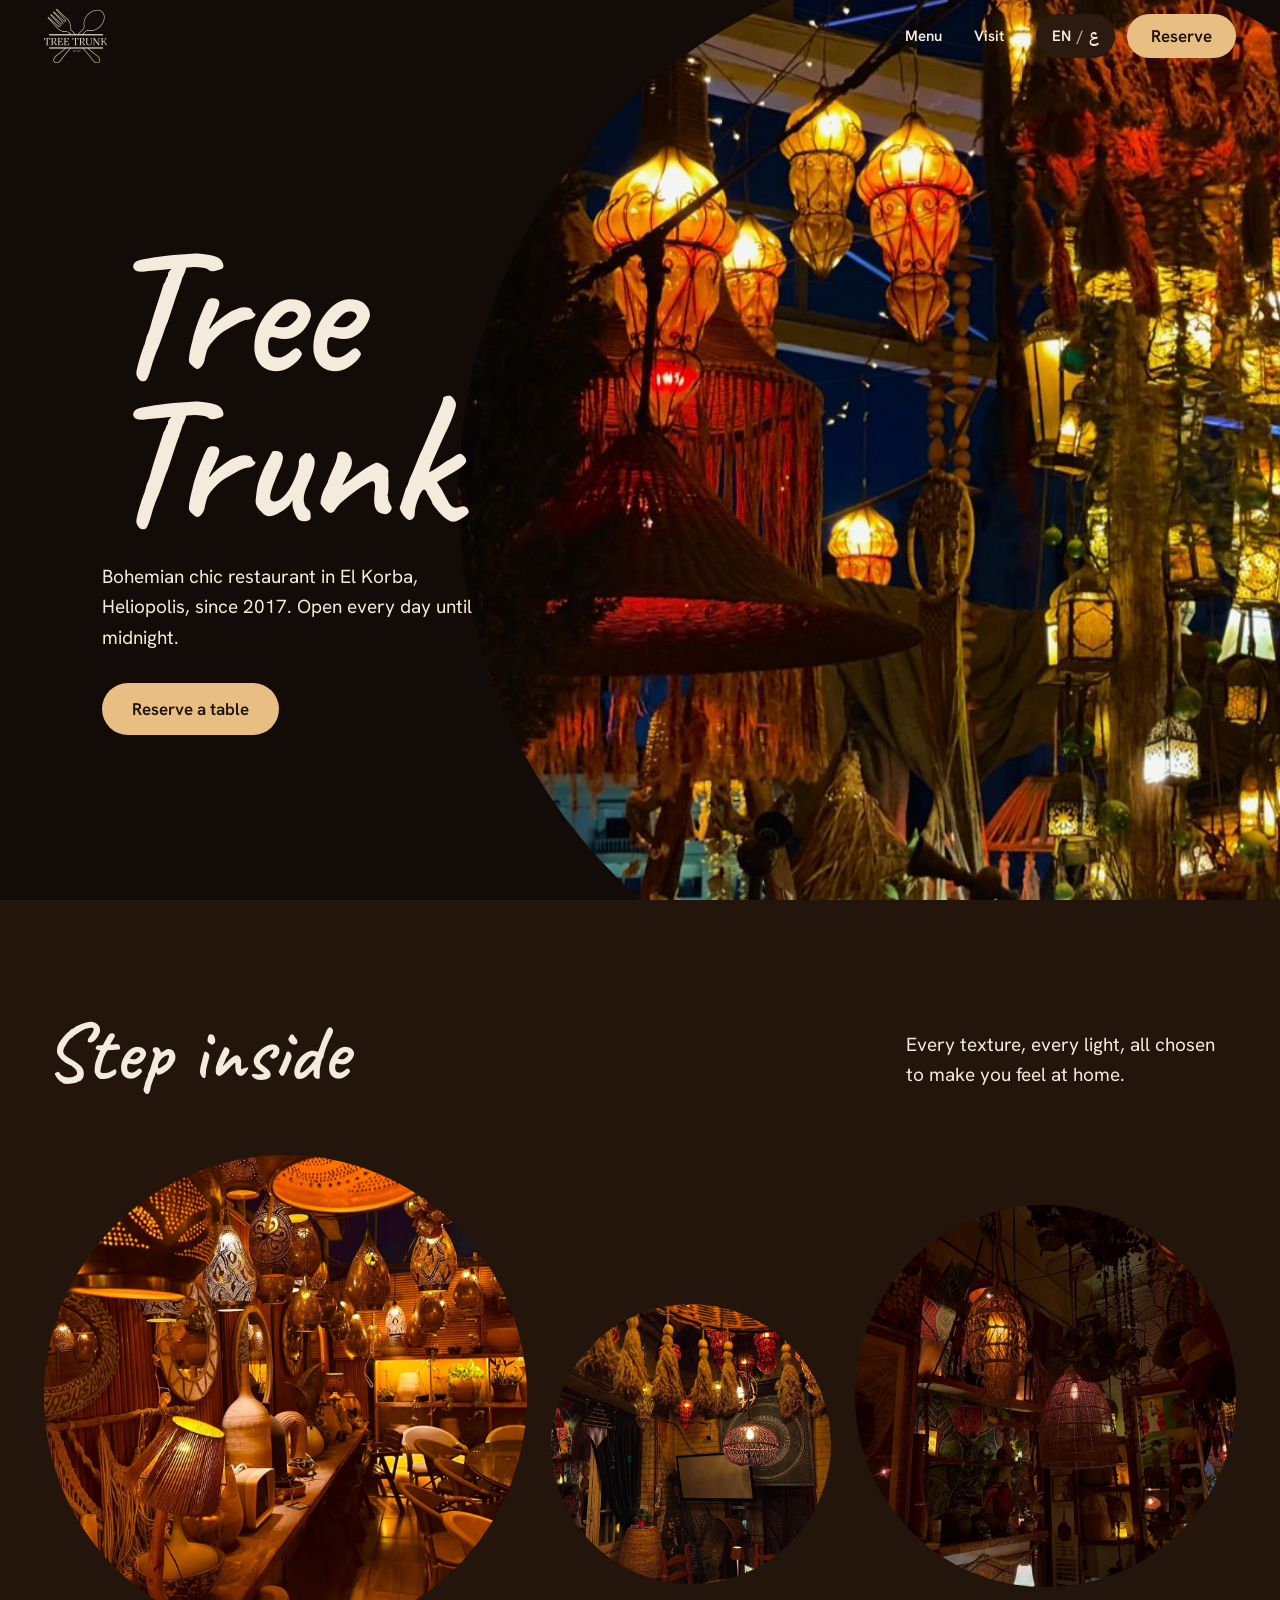
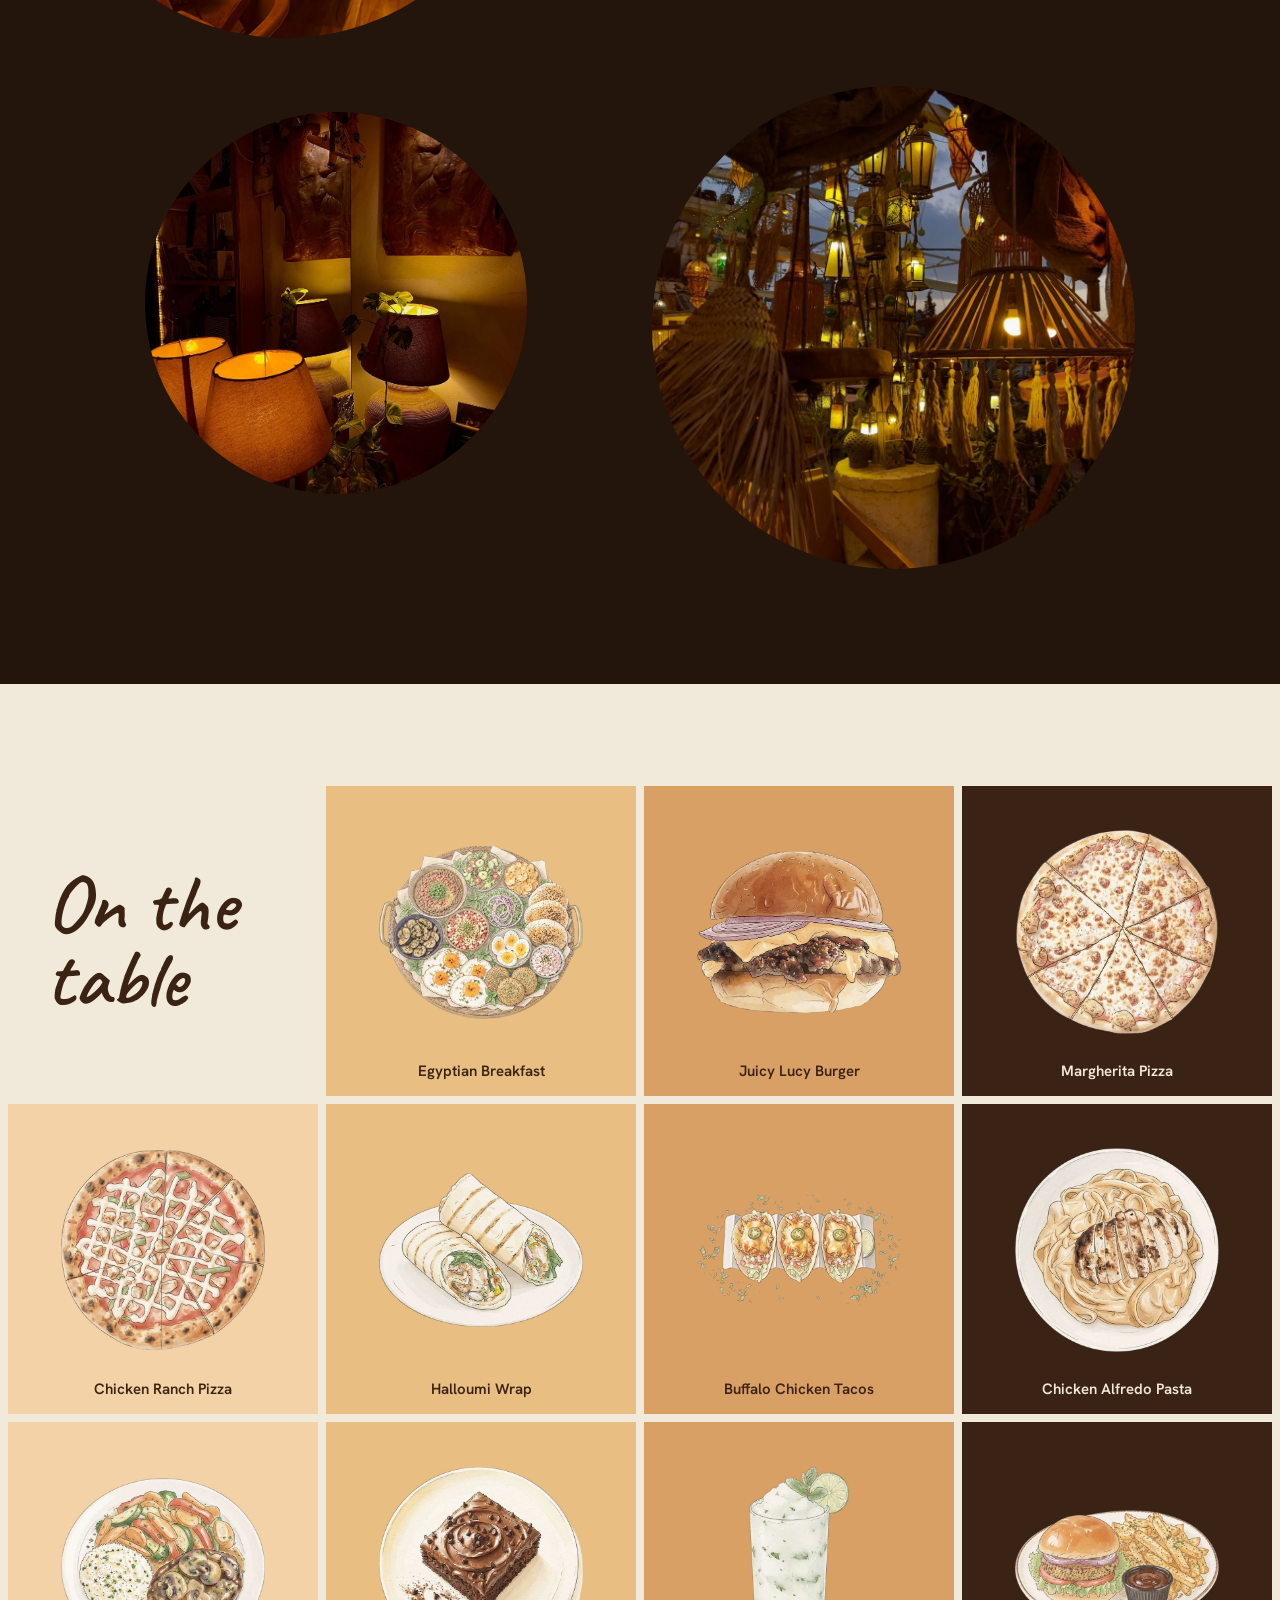
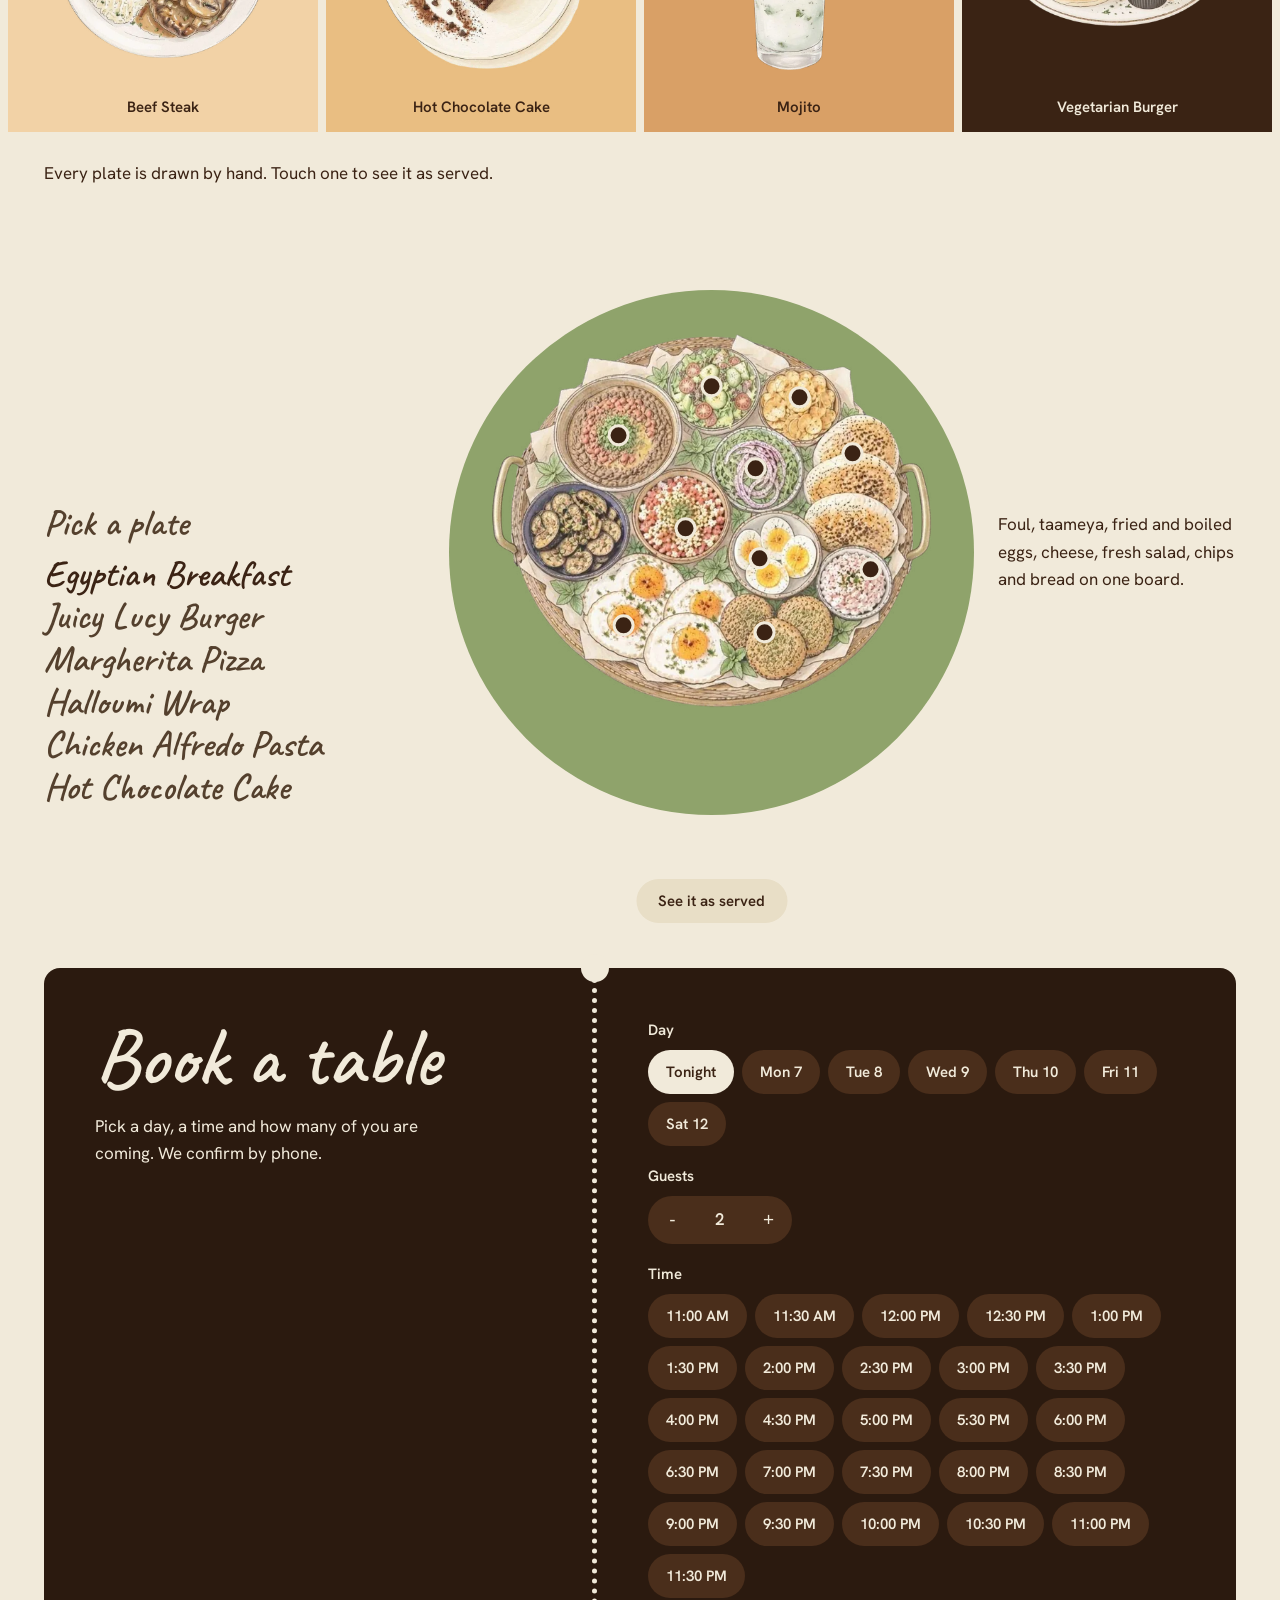
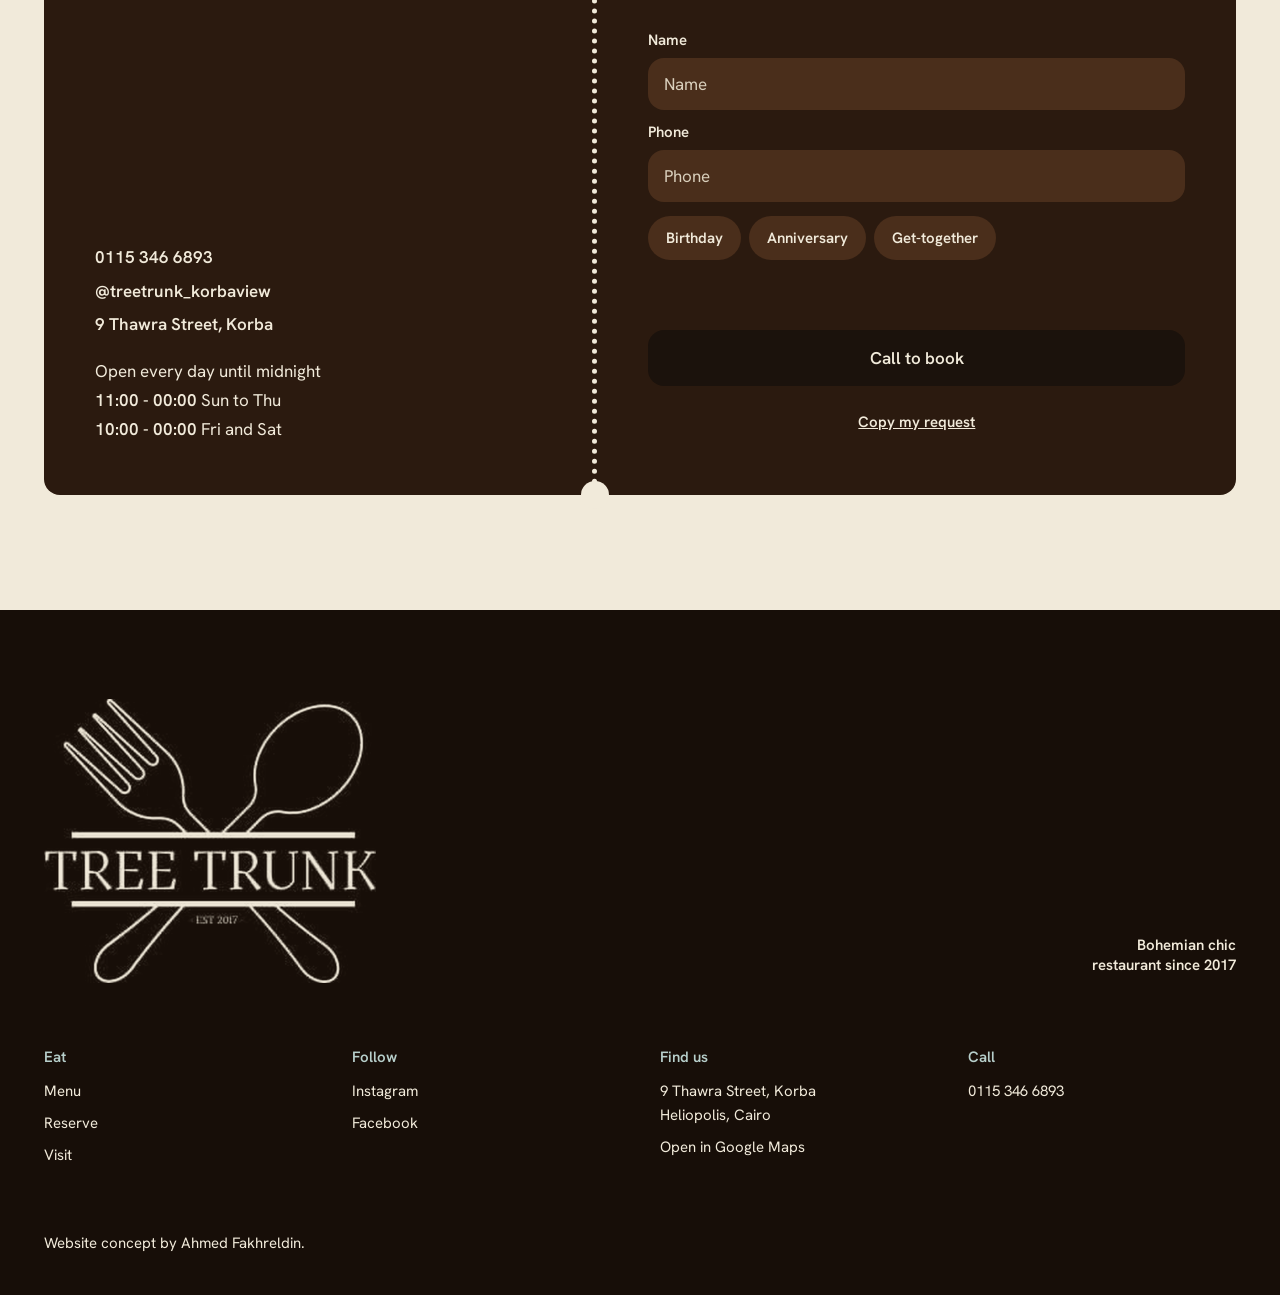
==== commit e5009aee: "Header over the lantern hero: cream logo, links and pill Co-Authored-By: Claude Sonnet 5.5 <noreply@" ====
--- a/index.html
+++ b/index.html
@@ -16,8 +16,8 @@
 <link rel="apple-touch-icon" href="img/favicon.png">
 <link rel="preload" as="font" type="font/woff2" crossorigin href="fonts/caveat-latin-600-normal.woff2"><link rel="preload" as="font" type="font/woff2" crossorigin href="fonts/hanken-grotesk-latin-400-normal.woff2">
 <style>html.fl body{opacity:0}body{transition:opacity .25s ease}</style><script>(function(){var d=document.documentElement;d.classList.add("fl","js");var done=function(){d.classList.remove("fl")};setTimeout(done,1200);if(document.fonts&&document.fonts.load){Promise.all(["600 20px Caveat","400 16px Hanken Grotesk"].map(function(f){return document.fonts.load(f)})).then(done,done)}else{done()}})();</script>
-<link rel="stylesheet" href="fonts.css?v=28">
-<link rel="stylesheet" href="site.css?v=28">
+<link rel="stylesheet" href="fonts.css?v=30">
+<link rel="stylesheet" href="site.css?v=30">
 </head>
 <body class="home">
 <header class="hdr hdr--over" id="hdr">
@@ -92,6 +92,6 @@
   </div>
   <p class="credit">Website concept by Ahmed Fakhreldin.</p></div>
 </footer>
-<script src="js/site.js?v=28"></script><script src="js/booking.js?v=28"></script><script src="js/show.js?v=28"></script>
+<script src="js/site.js?v=30"></script><script src="js/booking.js?v=30"></script><script src="js/show.js?v=30"></script>
 </body>
 </html>
--- a/site.css
+++ b/site.css
@@ -240,3 +240,12 @@
  .phero-in{padding-block:36px calc(34vw + 24px)}
  .visit-page .phero-in{padding-bottom:calc(30vw + 24px)}}
 @media(prefers-reduced-motion:reduce){*,*::before,*::after{animation:none!important;transition:none!important;scroll-behavior:auto!important}.js .rv{opacity:1;transform:none}}
+
+.hdr.hdr--over{background:transparent}
+.hdr.hdr--over.solid{background:var(--paper)}
+.hdr--over:not(.solid) .nav a,.hdr--over:not(.solid) .burger{color:var(--cream)}
+.hdr--over:not(.solid) .nav a[aria-current]{color:var(--amber)}
+.hdr--over:not(.solid) .lang{background:#2B1A0F;color:var(--cream)}
+.hdr--over:not(.solid) .lang i{color:#C9B79B}
+.hdr--over:not(.solid) .hdr-cta{background:var(--amber);color:#1B120C}
+@media(hover:hover) and (pointer:fine){.hdr--over:not(.solid) .hdr-cta:hover{background:#F2CE96}}
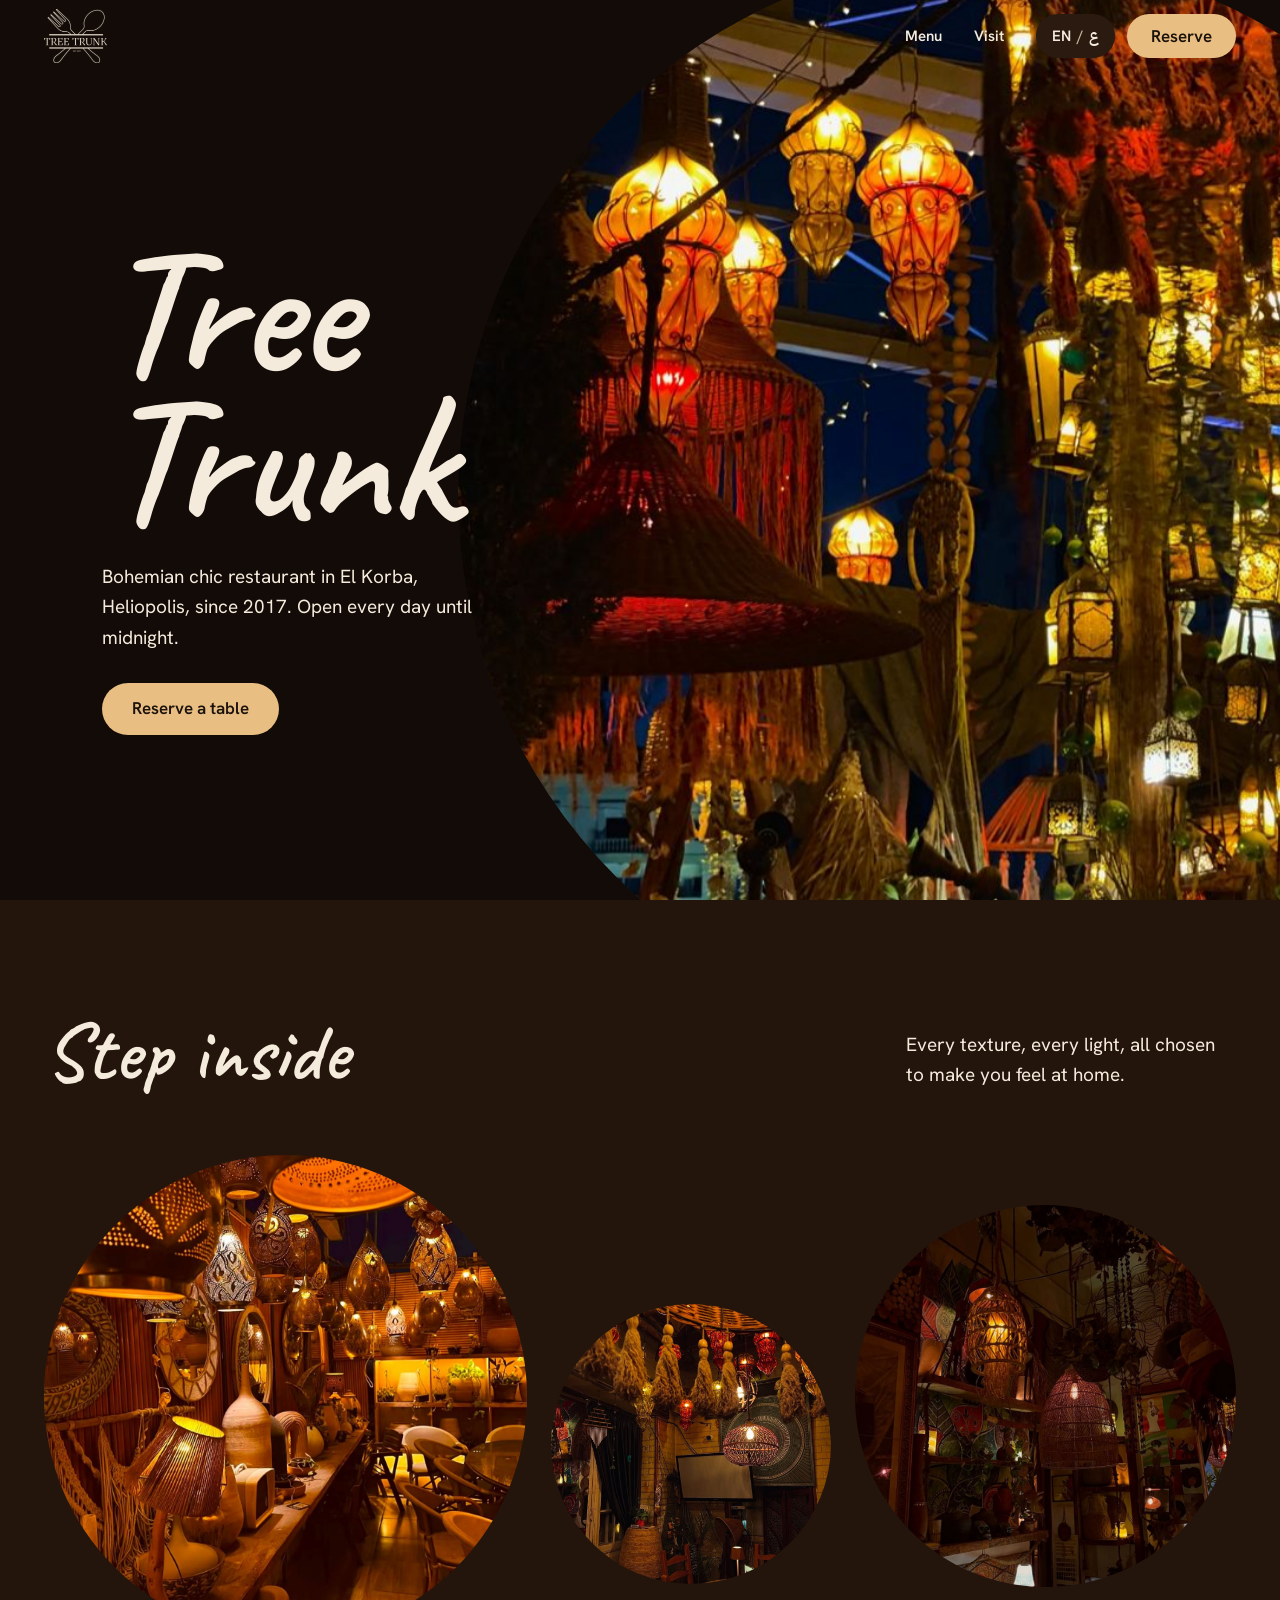
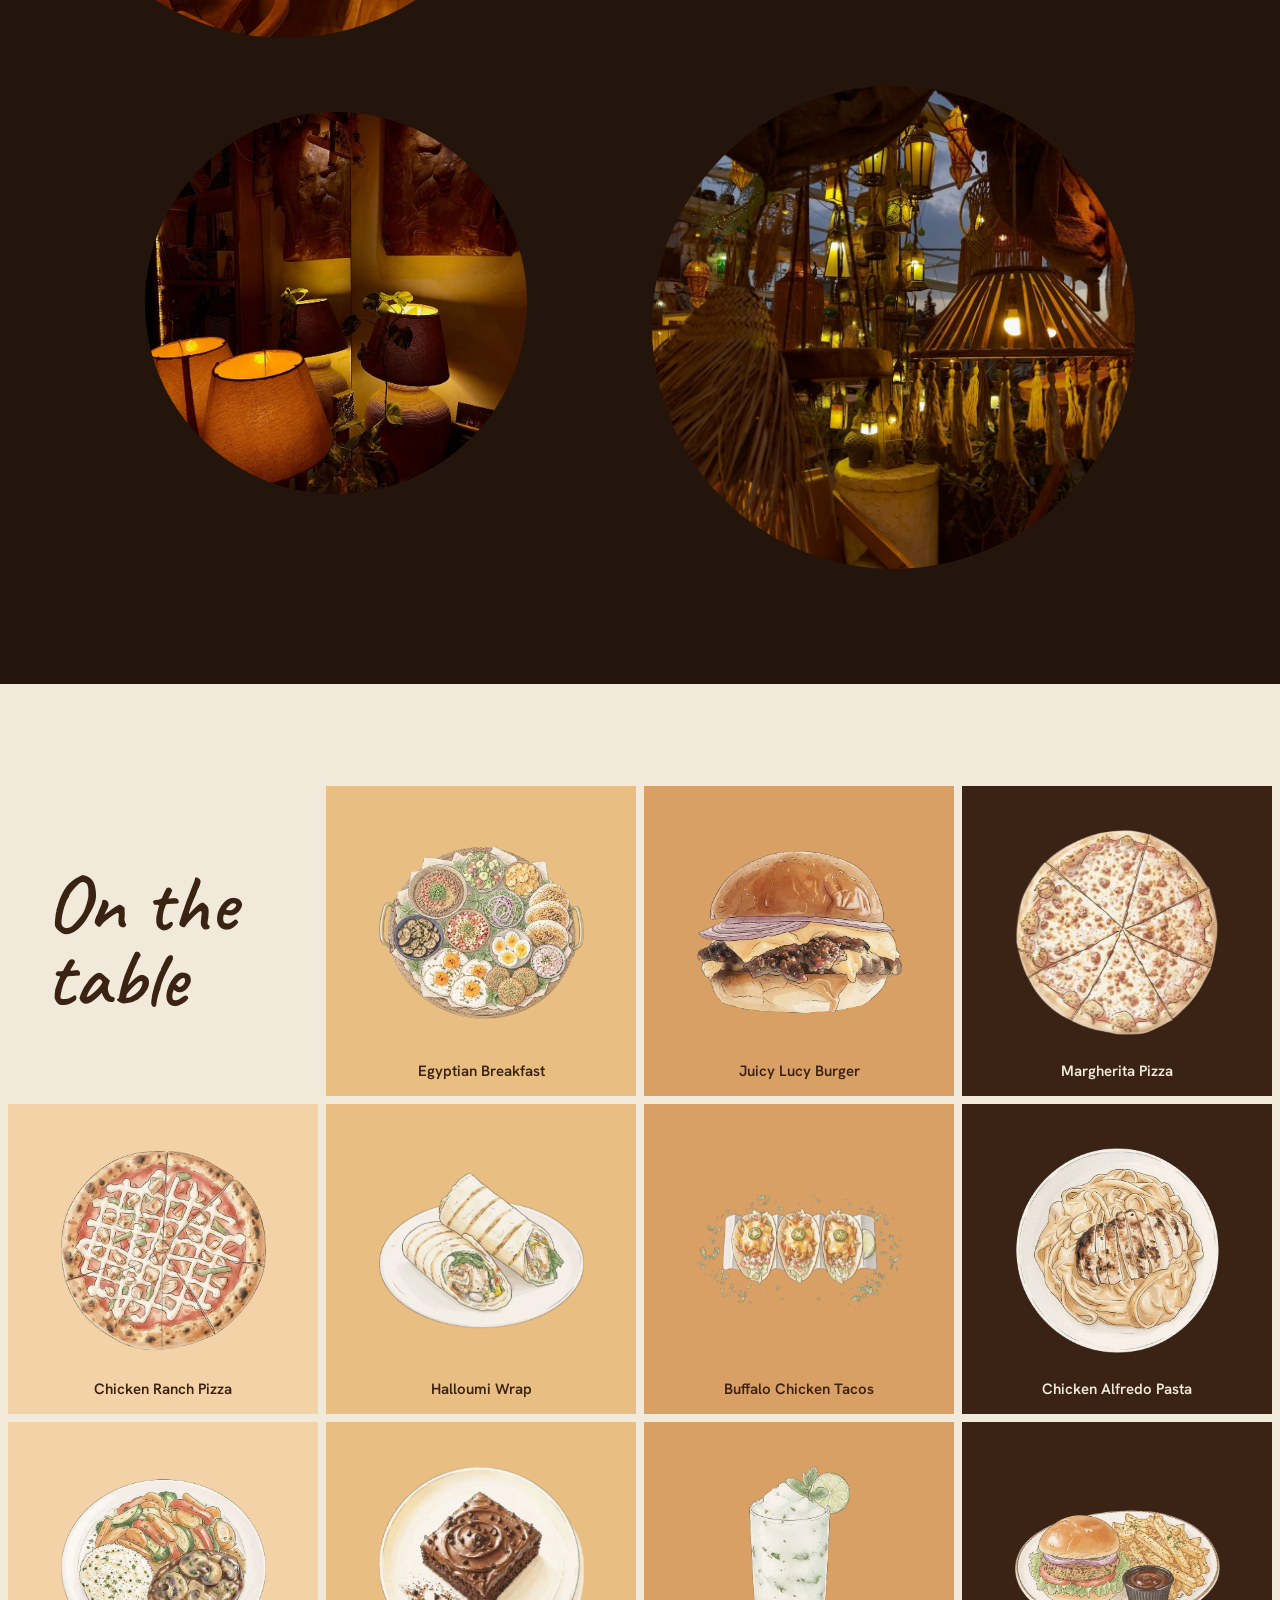
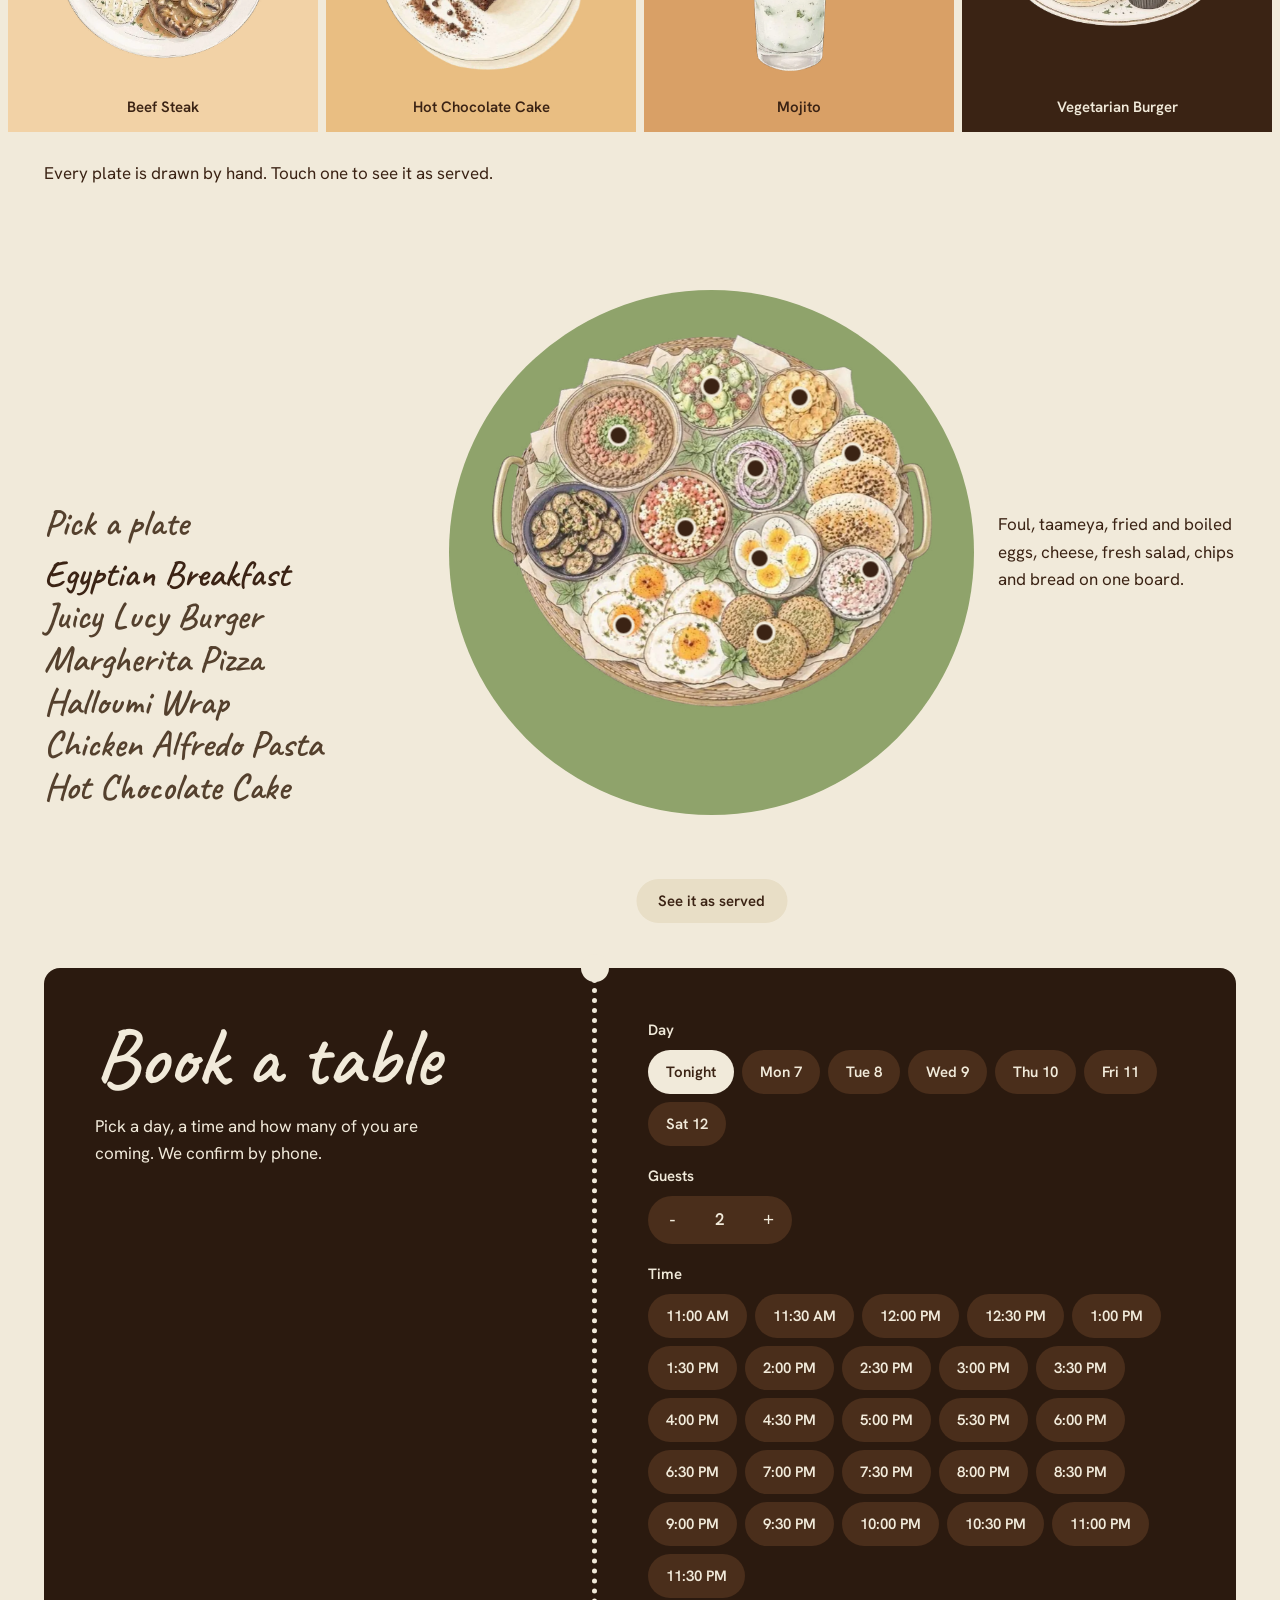
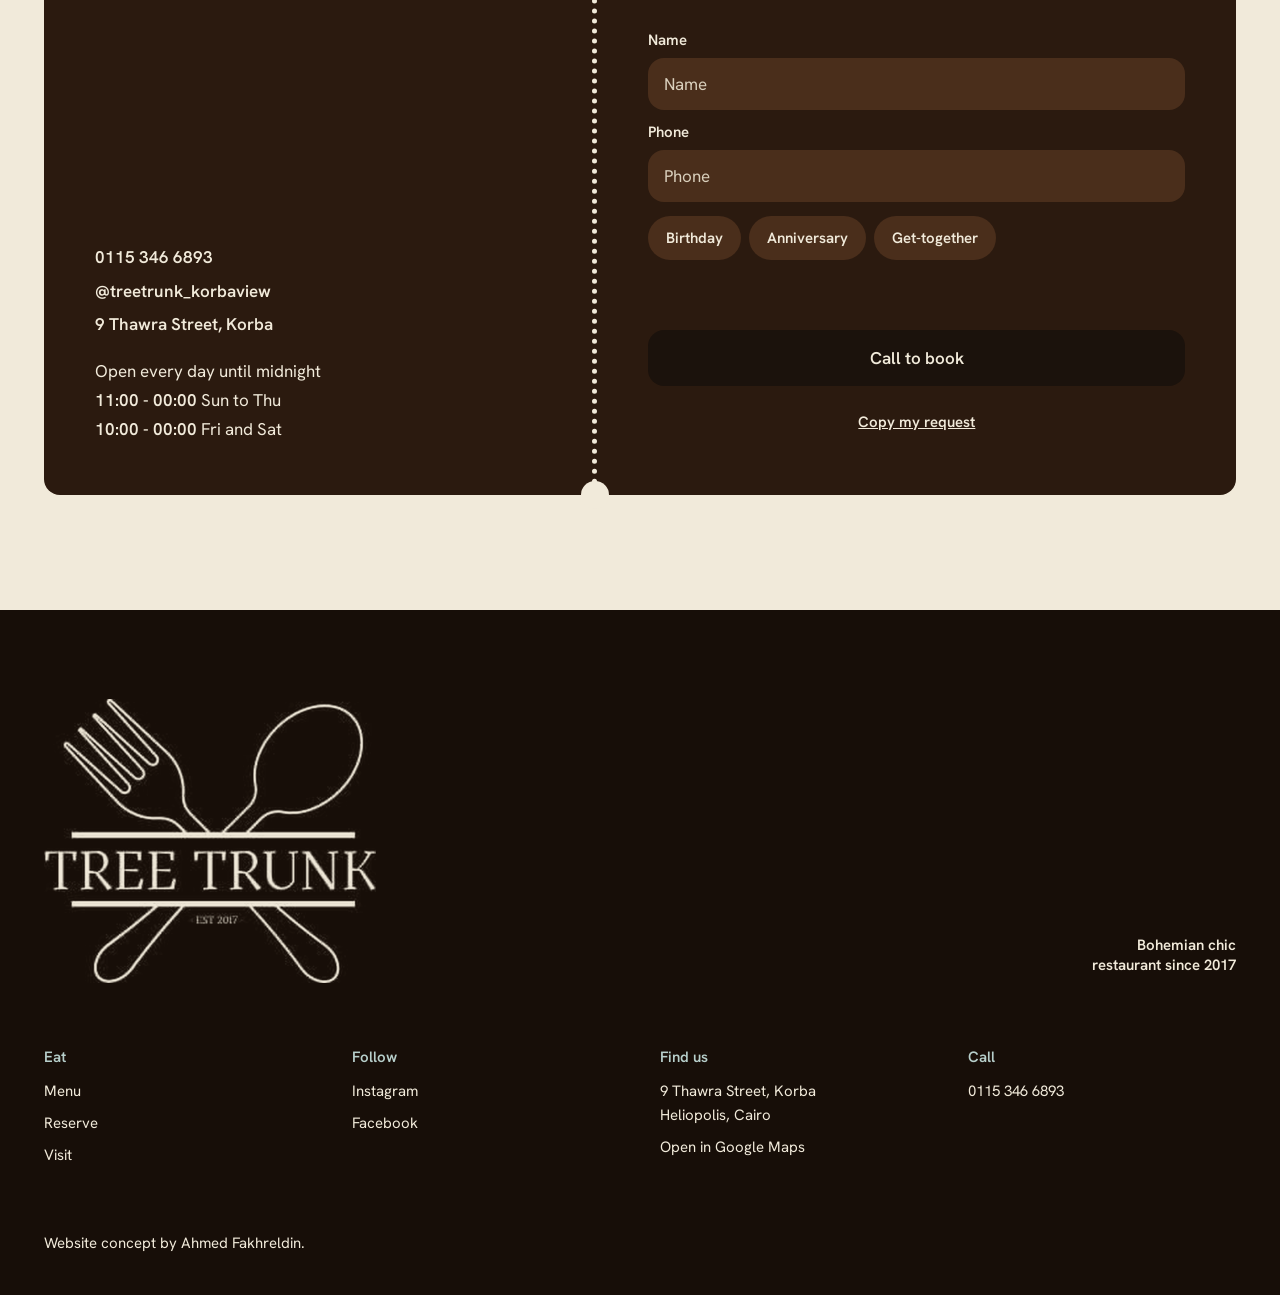
==== commit 17a543e9: "Smooth touch reveal: one plate nearest the middle, with hysteresis Co-Authored-By: Claude Sonnet 5.5" ====
--- a/index.html
+++ b/index.html
@@ -16,14 +16,15 @@
 <link rel="apple-touch-icon" href="img/favicon.png">
 <link rel="preload" as="font" type="font/woff2" crossorigin href="fonts/caveat-latin-600-normal.woff2"><link rel="preload" as="font" type="font/woff2" crossorigin href="fonts/hanken-grotesk-latin-400-normal.woff2">
 <style>html.fl body{opacity:0}body{transition:opacity .25s ease}</style><script>(function(){var d=document.documentElement;d.classList.add("fl","js");var done=function(){d.classList.remove("fl")};setTimeout(done,1200);if(document.fonts&&document.fonts.load){Promise.all(["600 20px Caveat","400 16px Hanken Grotesk"].map(function(f){return document.fonts.load(f)})).then(done,done)}else{done()}})();</script>
-<link rel="stylesheet" href="fonts.css?v=30">
-<link rel="stylesheet" href="site.css?v=30">
+<link rel="stylesheet" href="fonts.css?v=32">
+<link rel="stylesheet" href="site.css?v=32">
 </head>
 <body class="home">
 <header class="hdr hdr--over" id="hdr">
   <a class="logo" href="index.html" aria-label="Tree Trunk, home"><img class="l-ink" src="img/logo-ink.png" alt="Tree Trunk" width="252" height="215"><img class="l-cream" src="img/logo-cream.png" alt="" width="252" height="215"></a>
   <nav class="nav" aria-label="Main"><a href="menu.html"><span data-ar="المنيو">Menu</span></a><a href="visit.html"><span data-ar="زورونا">Visit</span></a></nav>
   <div class="hdr-r">
+    <a class="btn hdr-menu" href="menu.html"><span data-ar="المنيو">Menu</span></a>
     <button class="lang" id="lang" type="button" aria-label="Switch language" title="Switch to Arabic. The menu stays in English."><span>EN</span><i>/</i><span class="l-ar">ع</span></button>
     <a class="btn btn--go hdr-cta" href="index.html#reserve"><span data-ar="احجز">Reserve</span></a>
     <button class="burger" id="burger" type="button" aria-label="Open menu" aria-expanded="false" aria-controls="drawer"><svg viewBox="0 0 24 24" width="22" height="22" fill="none" stroke="currentColor" stroke-width="1.8" stroke-linecap="round"><path d="M5 7h14M5 12h14M5 17h14"/></svg></button>
@@ -92,6 +93,6 @@
   </div>
   <p class="credit">Website concept by Ahmed Fakhreldin.</p></div>
 </footer>
-<script src="js/site.js?v=30"></script><script src="js/booking.js?v=30"></script><script src="js/show.js?v=30"></script>
+<script src="js/site.js?v=32"></script><script src="js/booking.js?v=32"></script><script src="js/show.js?v=32"></script>
 </body>
 </html>
--- a/site.css
+++ b/site.css
@@ -249,3 +249,10 @@
 .hdr--over:not(.solid) .lang i{color:#C9B79B}
 .hdr--over:not(.solid) .hdr-cta{background:var(--amber);color:#1B120C}
 @media(hover:hover) and (pointer:fine){.hdr--over:not(.solid) .hdr-cta:hover{background:#F2CE96}}
+
+.hdr-menu{display:none;min-height:44px;padding:0 16px;font-size:15px}
+@media(max-width:980px){.hdr-menu{display:inline-flex}.hdr--over:not(.solid) .hdr-menu{background:var(--amber);color:#1B120C}}
+@media(max-width:360px){.hdr-r{gap:8px}.hdr-menu{padding:0 12px}.lang{padding:0 12px}.logo img{height:42px}}
+
+.plate img,.obj .ph,.obj .sk{will-change:opacity,transform;-webkit-backface-visibility:hidden;backface-visibility:hidden}
+.plate .ph,.obj .ph{transition-duration:.45s}
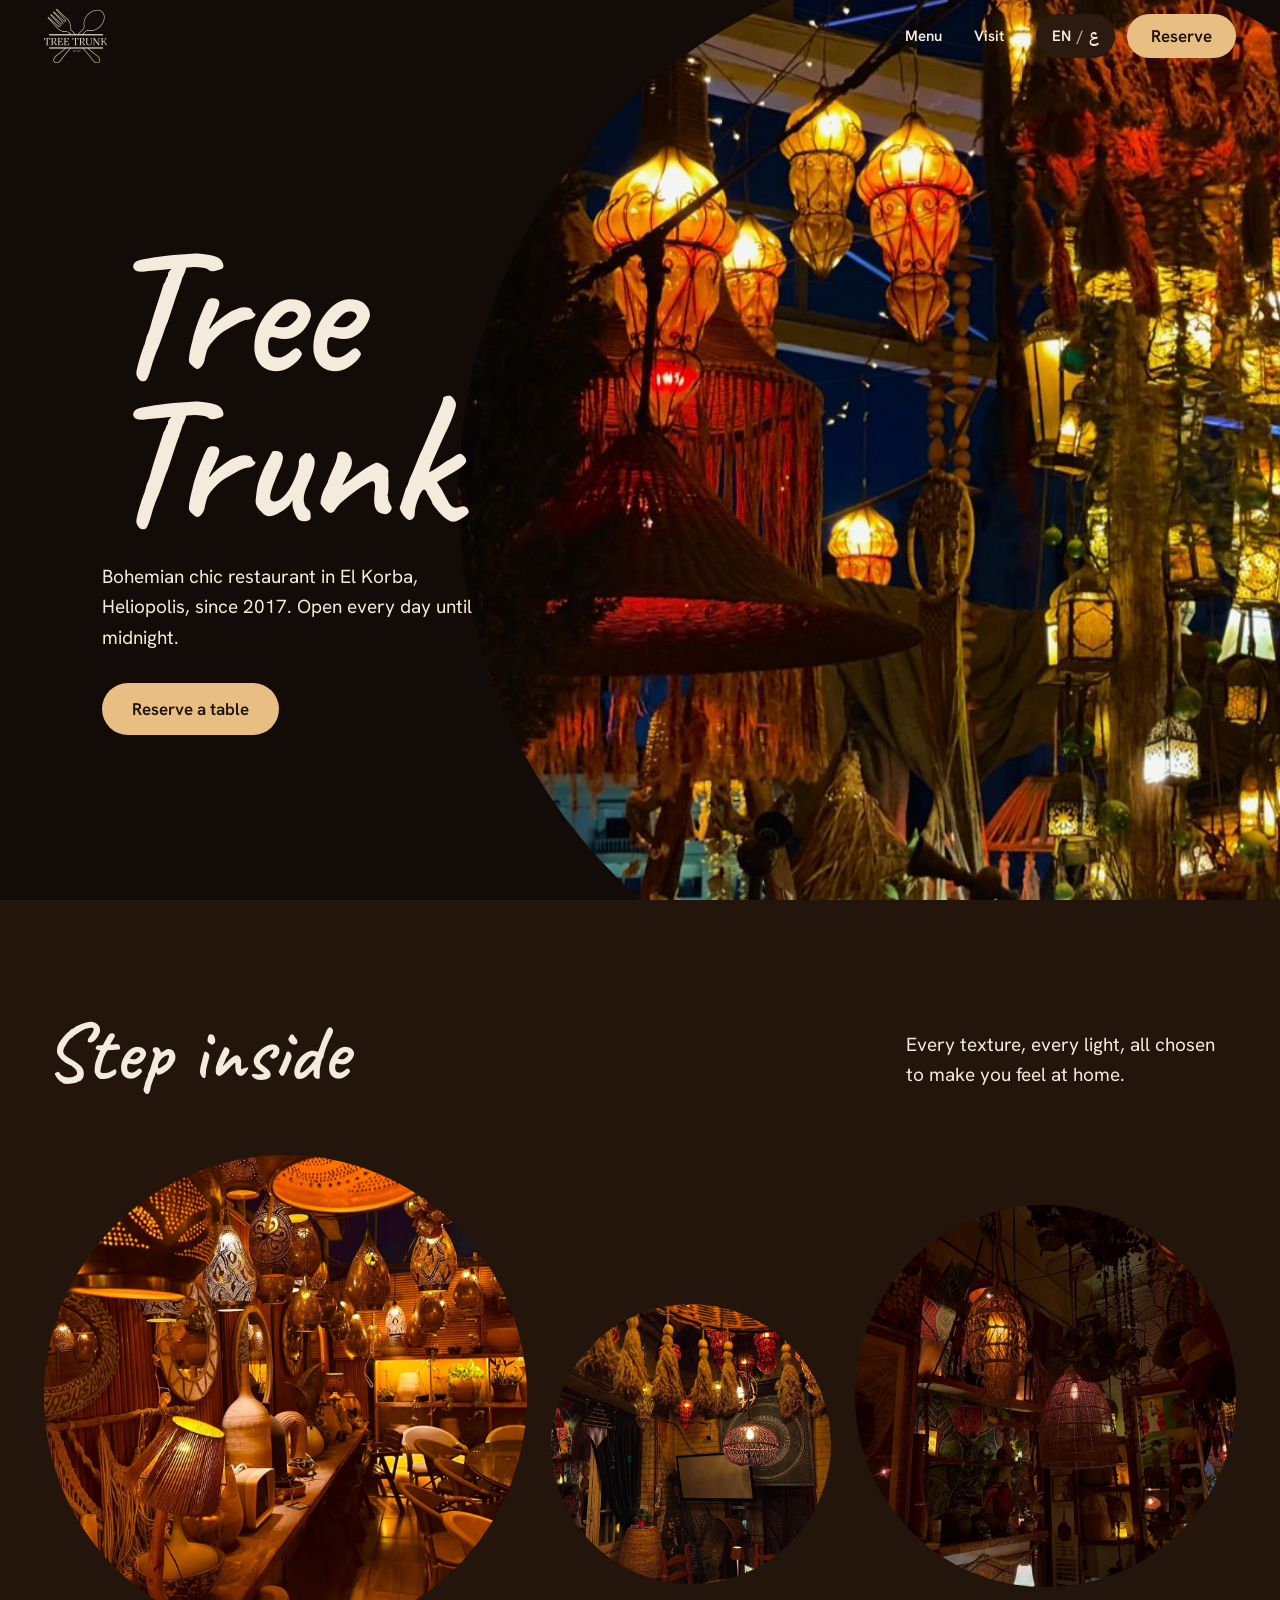
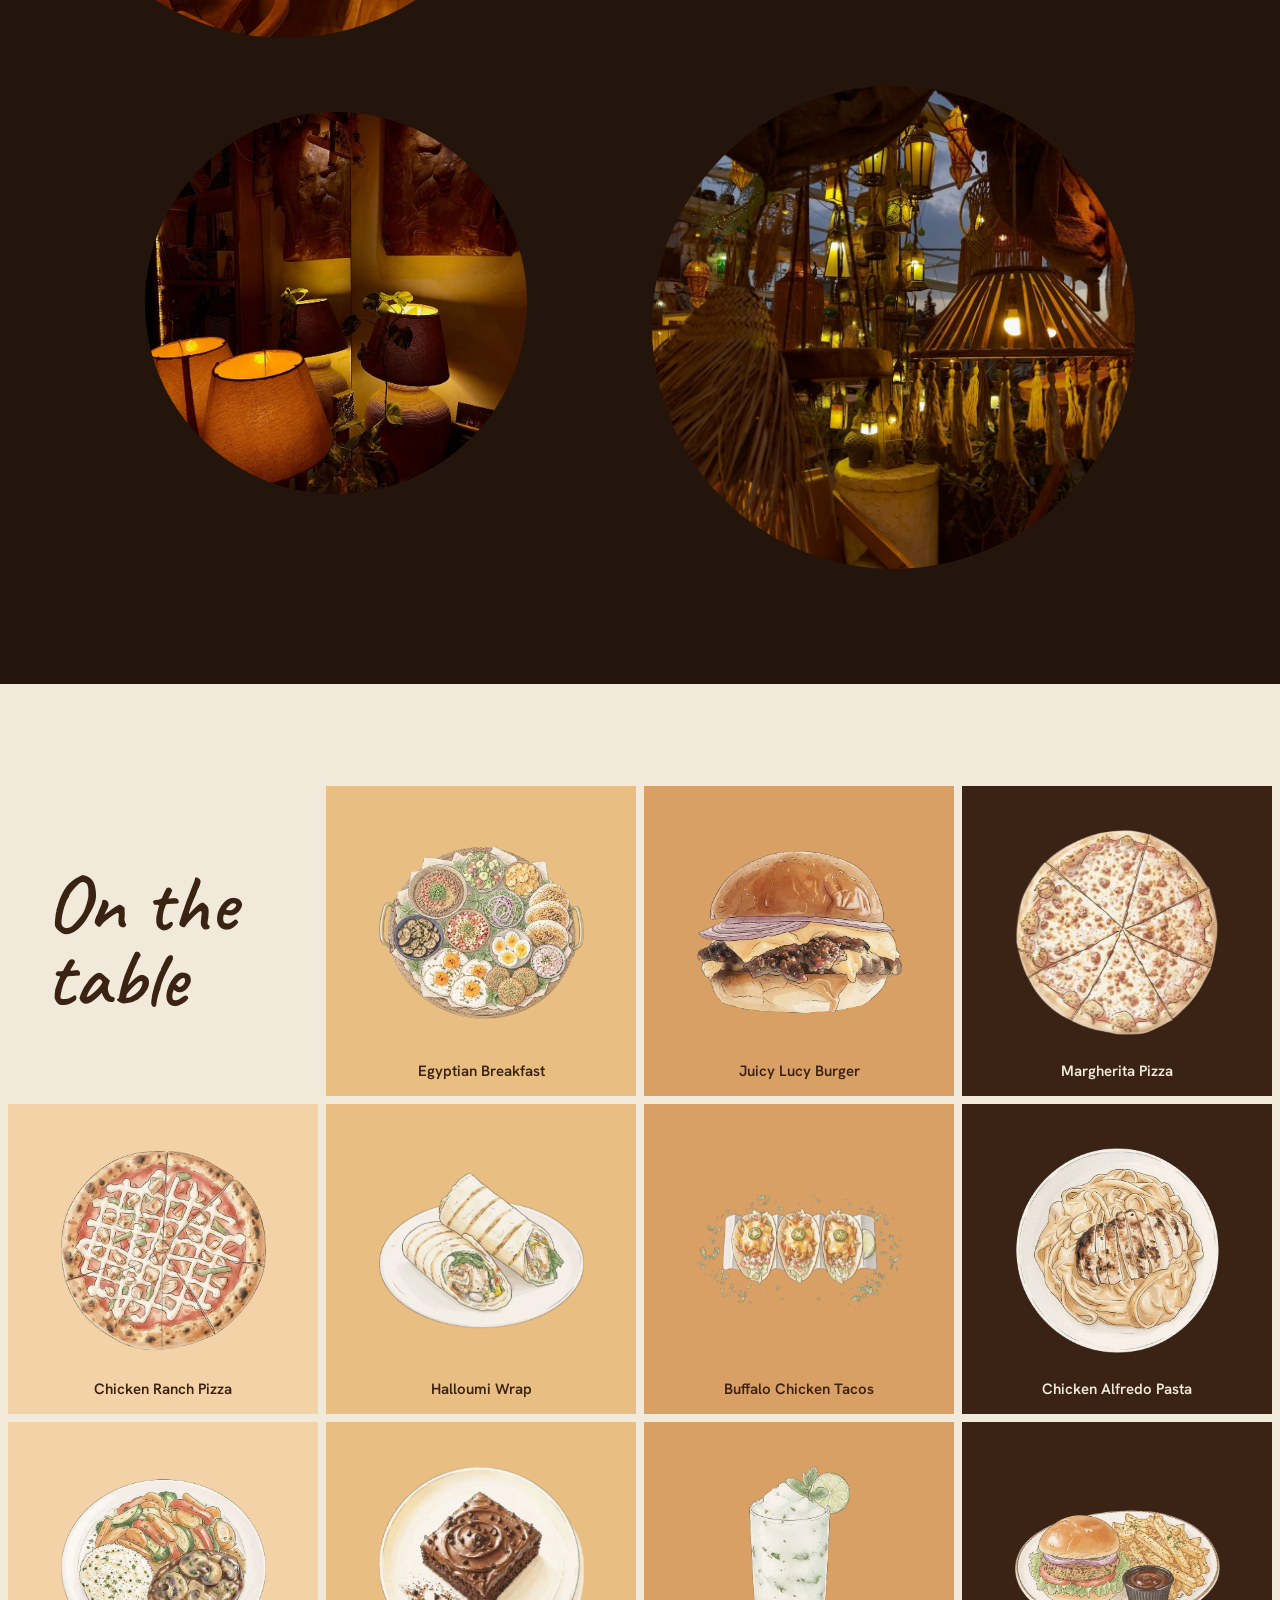
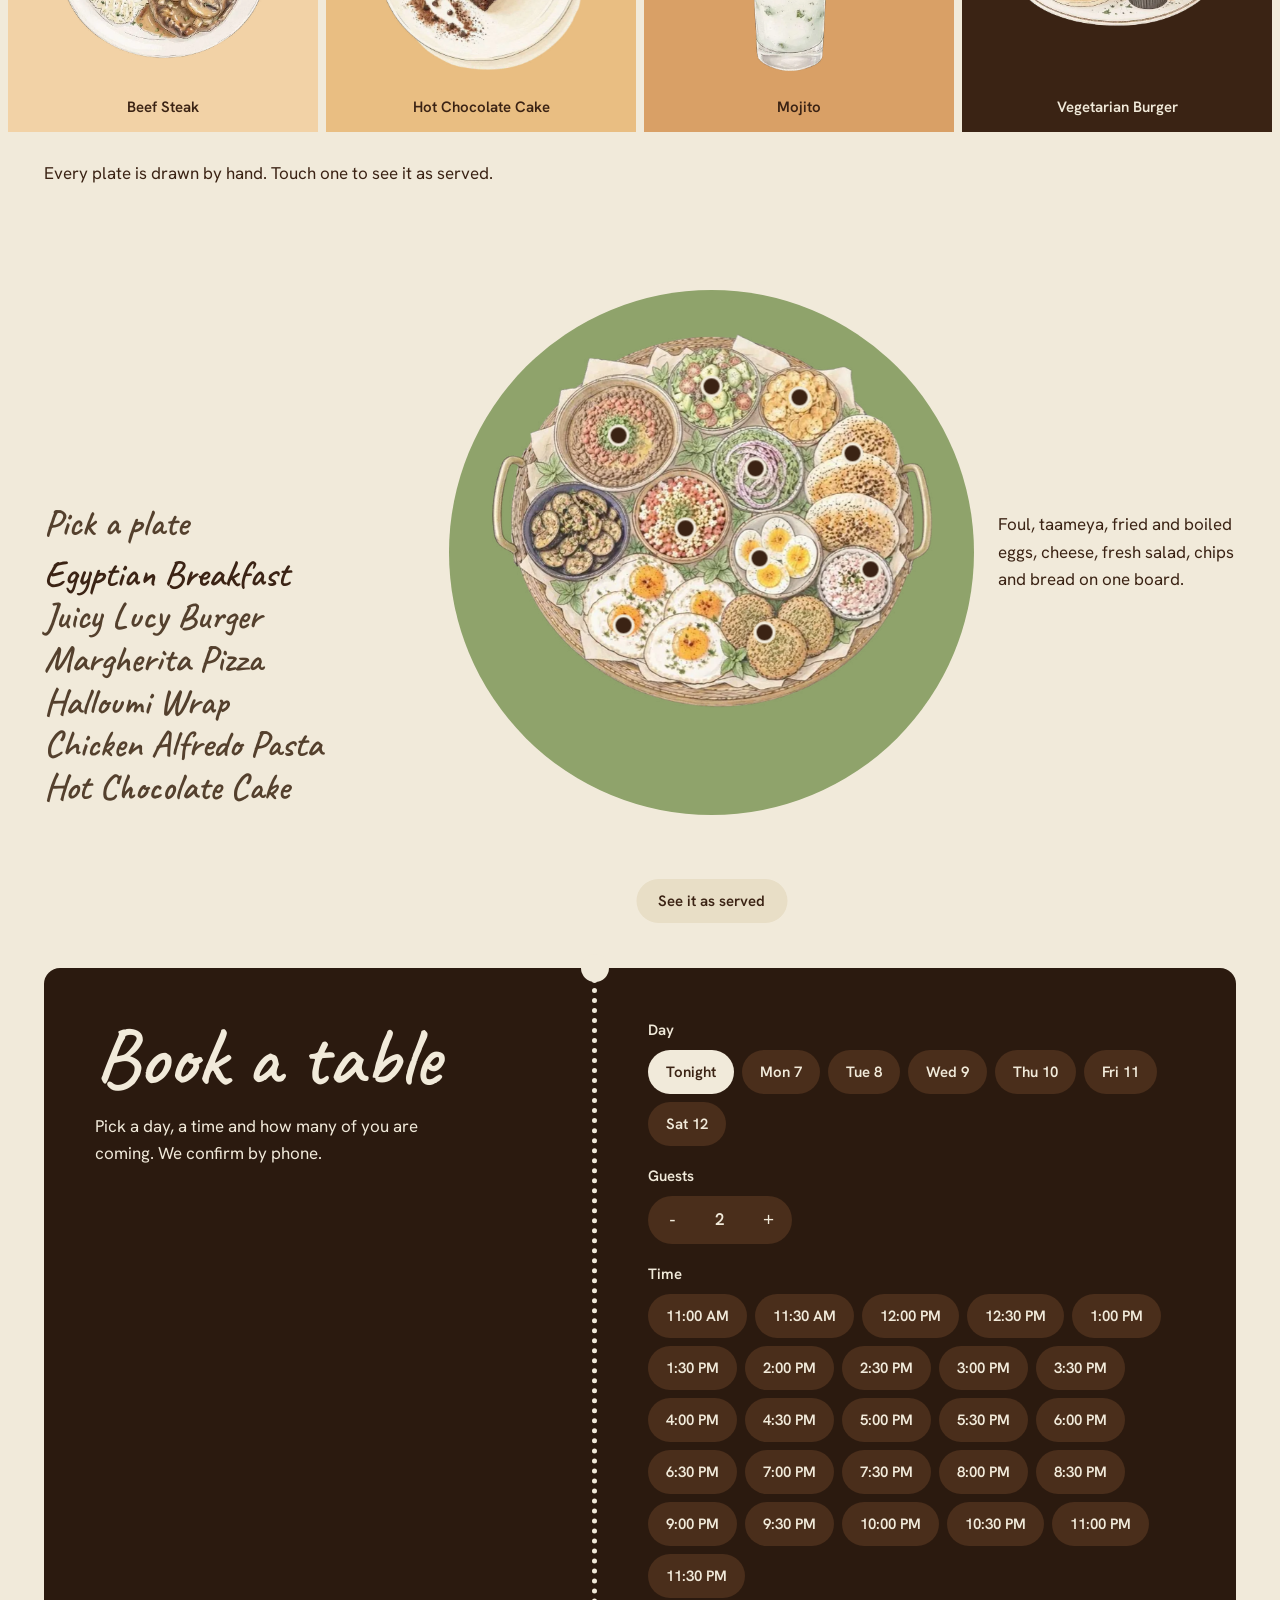
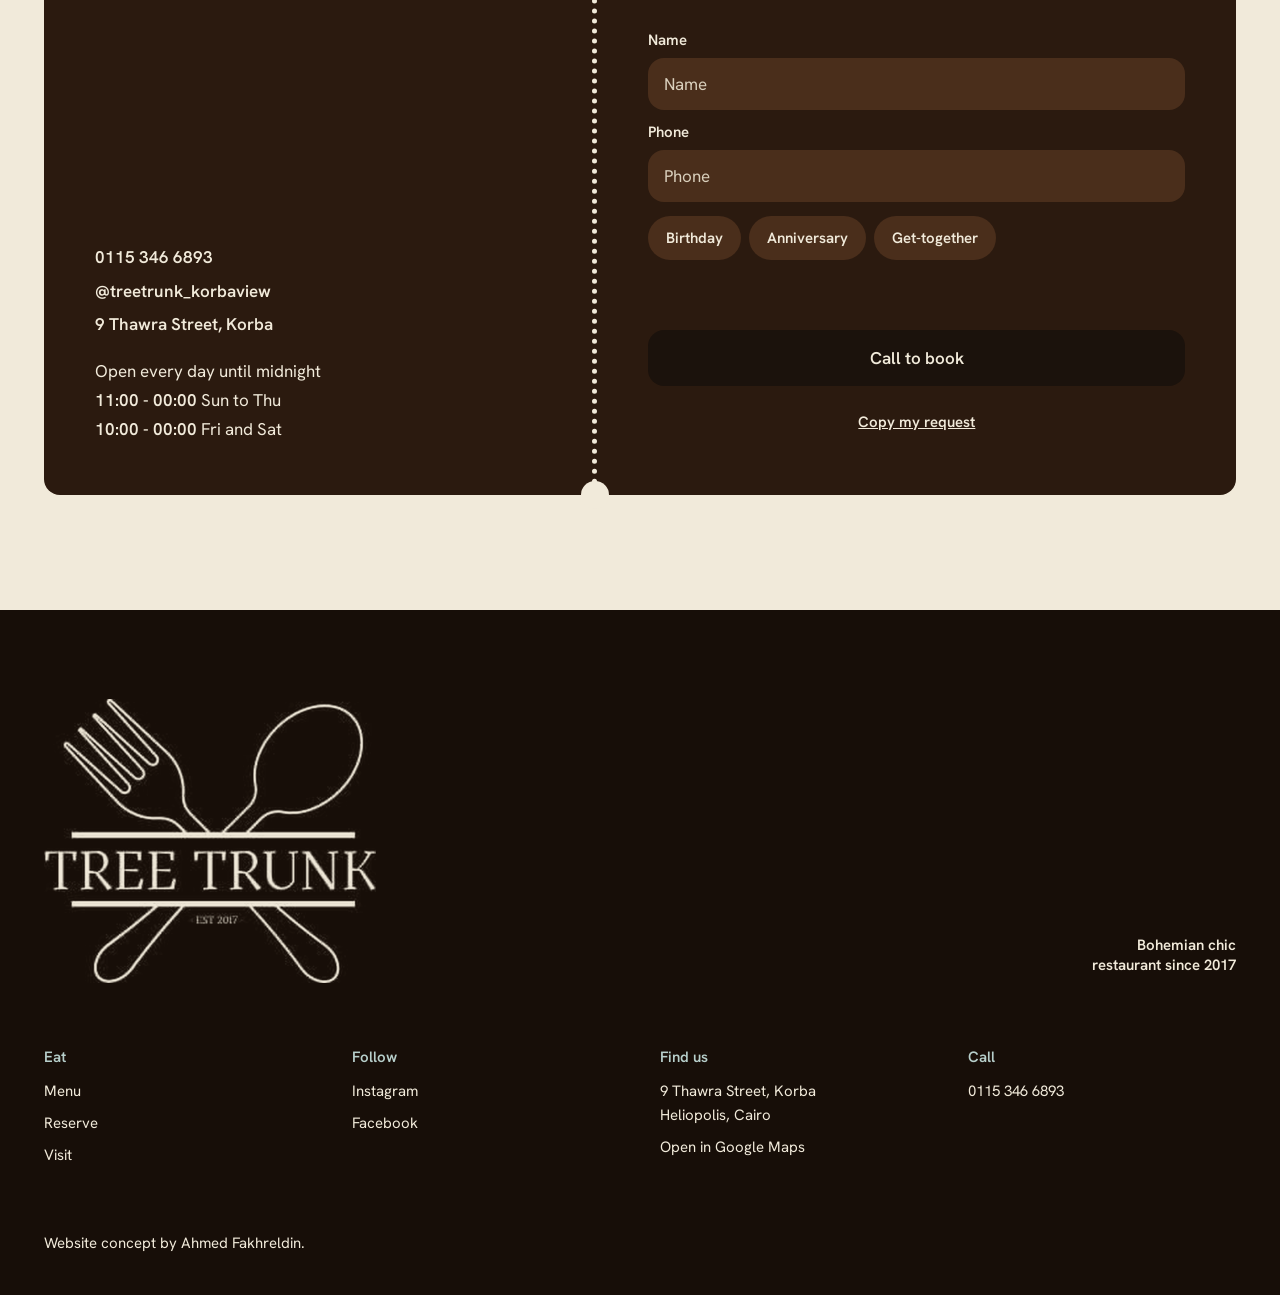
==== commit 2c4087ae: "Fix empty circle cell on phones, guard horizontal overflow on iOS Co-Authored-By: Claude Sonnet 5.5 " ====
--- a/index.html
+++ b/index.html
@@ -2,7 +2,7 @@
 <html lang="en">
 <head>
 <meta charset="utf-8">
-<meta name="viewport" content="width=device-width,initial-scale=1,viewport-fit=cover">
+<meta name="viewport" content="width=device-width,initial-scale=1,minimum-scale=1,viewport-fit=cover">
 <title>Tree Trunk | Bohemian bistro in Korba, Heliopolis</title>
 <meta name="description" content="Pizza, pasta, breakfast and cold drinks in a bohemian bistro above Korba, Heliopolis. Bringing the surfer soul.">
 <meta name="theme-color" content="#F1EADA">
@@ -16,8 +16,8 @@
 <link rel="apple-touch-icon" href="img/favicon.png">
 <link rel="preload" as="font" type="font/woff2" crossorigin href="fonts/caveat-latin-600-normal.woff2"><link rel="preload" as="font" type="font/woff2" crossorigin href="fonts/hanken-grotesk-latin-400-normal.woff2">
 <style>html.fl body{opacity:0}body{transition:opacity .25s ease}</style><script>(function(){var d=document.documentElement;d.classList.add("fl","js");var done=function(){d.classList.remove("fl")};setTimeout(done,1200);if(document.fonts&&document.fonts.load){Promise.all(["600 20px Caveat","400 16px Hanken Grotesk"].map(function(f){return document.fonts.load(f)})).then(done,done)}else{done()}})();</script>
-<link rel="stylesheet" href="fonts.css?v=32">
-<link rel="stylesheet" href="site.css?v=32">
+<link rel="stylesheet" href="fonts.css?v=33">
+<link rel="stylesheet" href="site.css?v=33">
 </head>
 <body class="home">
 <header class="hdr hdr--over" id="hdr">
@@ -93,6 +93,6 @@
   </div>
   <p class="credit">Website concept by Ahmed Fakhreldin.</p></div>
 </footer>
-<script src="js/site.js?v=32"></script><script src="js/booking.js?v=32"></script><script src="js/show.js?v=32"></script>
+<script src="js/site.js?v=33"></script><script src="js/booking.js?v=33"></script><script src="js/show.js?v=33"></script>
 </body>
 </html>
--- a/site.css
+++ b/site.css
@@ -204,7 +204,7 @@
 /* tablet and phone */
 @media(max-width:980px){
  .place-h{grid-template-columns:1fr}.place-h p{justify-self:start}
- .circles{grid-template-columns:repeat(2,1fr);gap:16px}.ci1,.ci2,.ci3,.ci4,.ci5{grid-column:auto;margin-top:0}.ci1{grid-column:1/3}.ci5{grid-column:1/3}.nav,.hdr-cta{display:none}.burger{display:block}.hdr{gap:12px}.logo{margin-inline-end:auto}
+ .circles{grid-template-columns:repeat(2,1fr);gap:16px}.ci1,.ci2,.ci3,.ci4,.ci5{grid-column:auto;margin-top:0}.ci1{grid-column:1/3}.nav,.hdr-cta{display:none}.burger{display:block}.hdr{gap:12px}.logo{margin-inline-end:auto}
  .coupon{grid-template-columns:1fr}.coupon-r{border-inline-start:0;border-top:5px dotted var(--paper)}
  .coupon-r::before,.coupon-r::after{top:-16px;bottom:auto}.coupon-r::before{inset-inline-start:-16px}.coupon-r::after{inset-inline-start:auto;inset-inline-end:-16px}
  .info-grid{grid-template-columns:1fr}.foot-grid{grid-template-columns:1fr 1fr}.msec ul{grid-template-columns:1fr}
@@ -256,3 +256,6 @@
 
 .plate img,.obj .ph,.obj .sk{will-change:opacity,transform;-webkit-backface-visibility:hidden;backface-visibility:hidden}
 .plate .ph,.obj .ph{transition-duration:.45s}
+
+html,body{max-width:100%;overflow-x:hidden}
+main,.foot{overflow-x:clip}
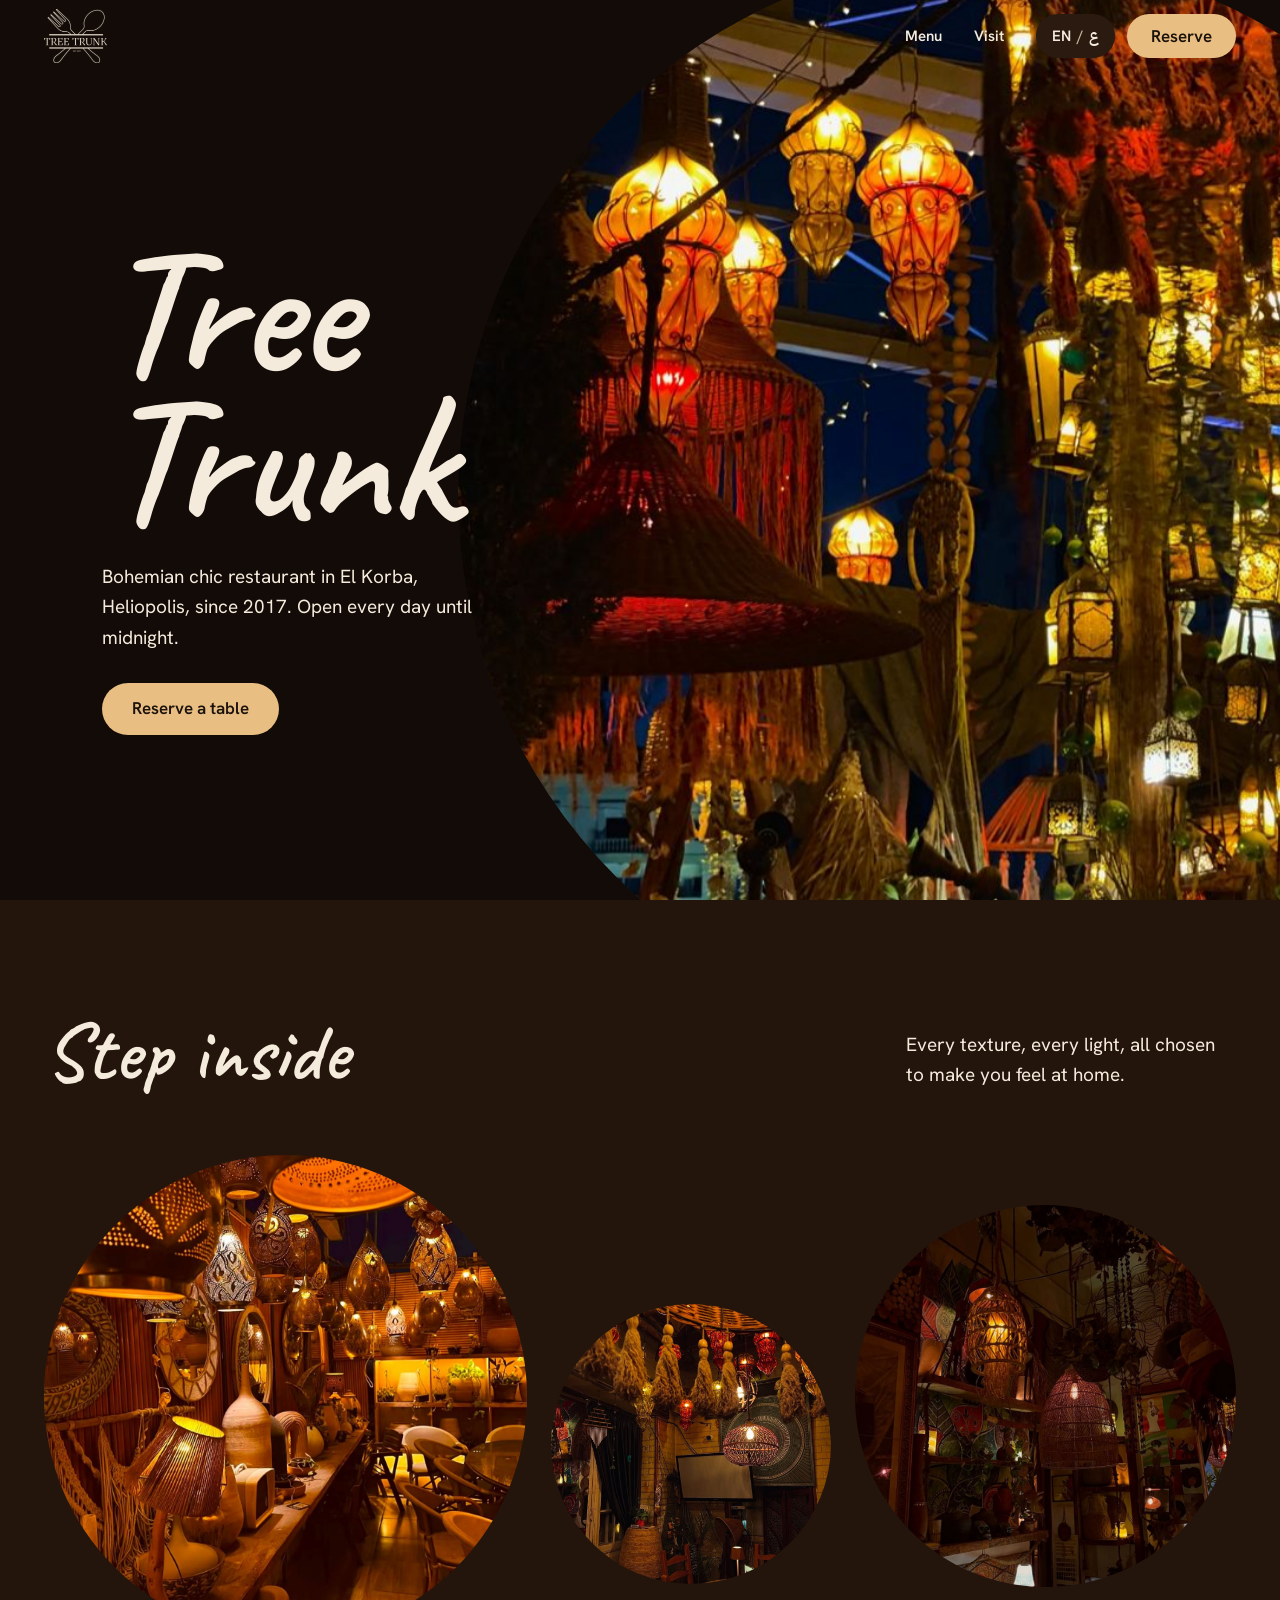
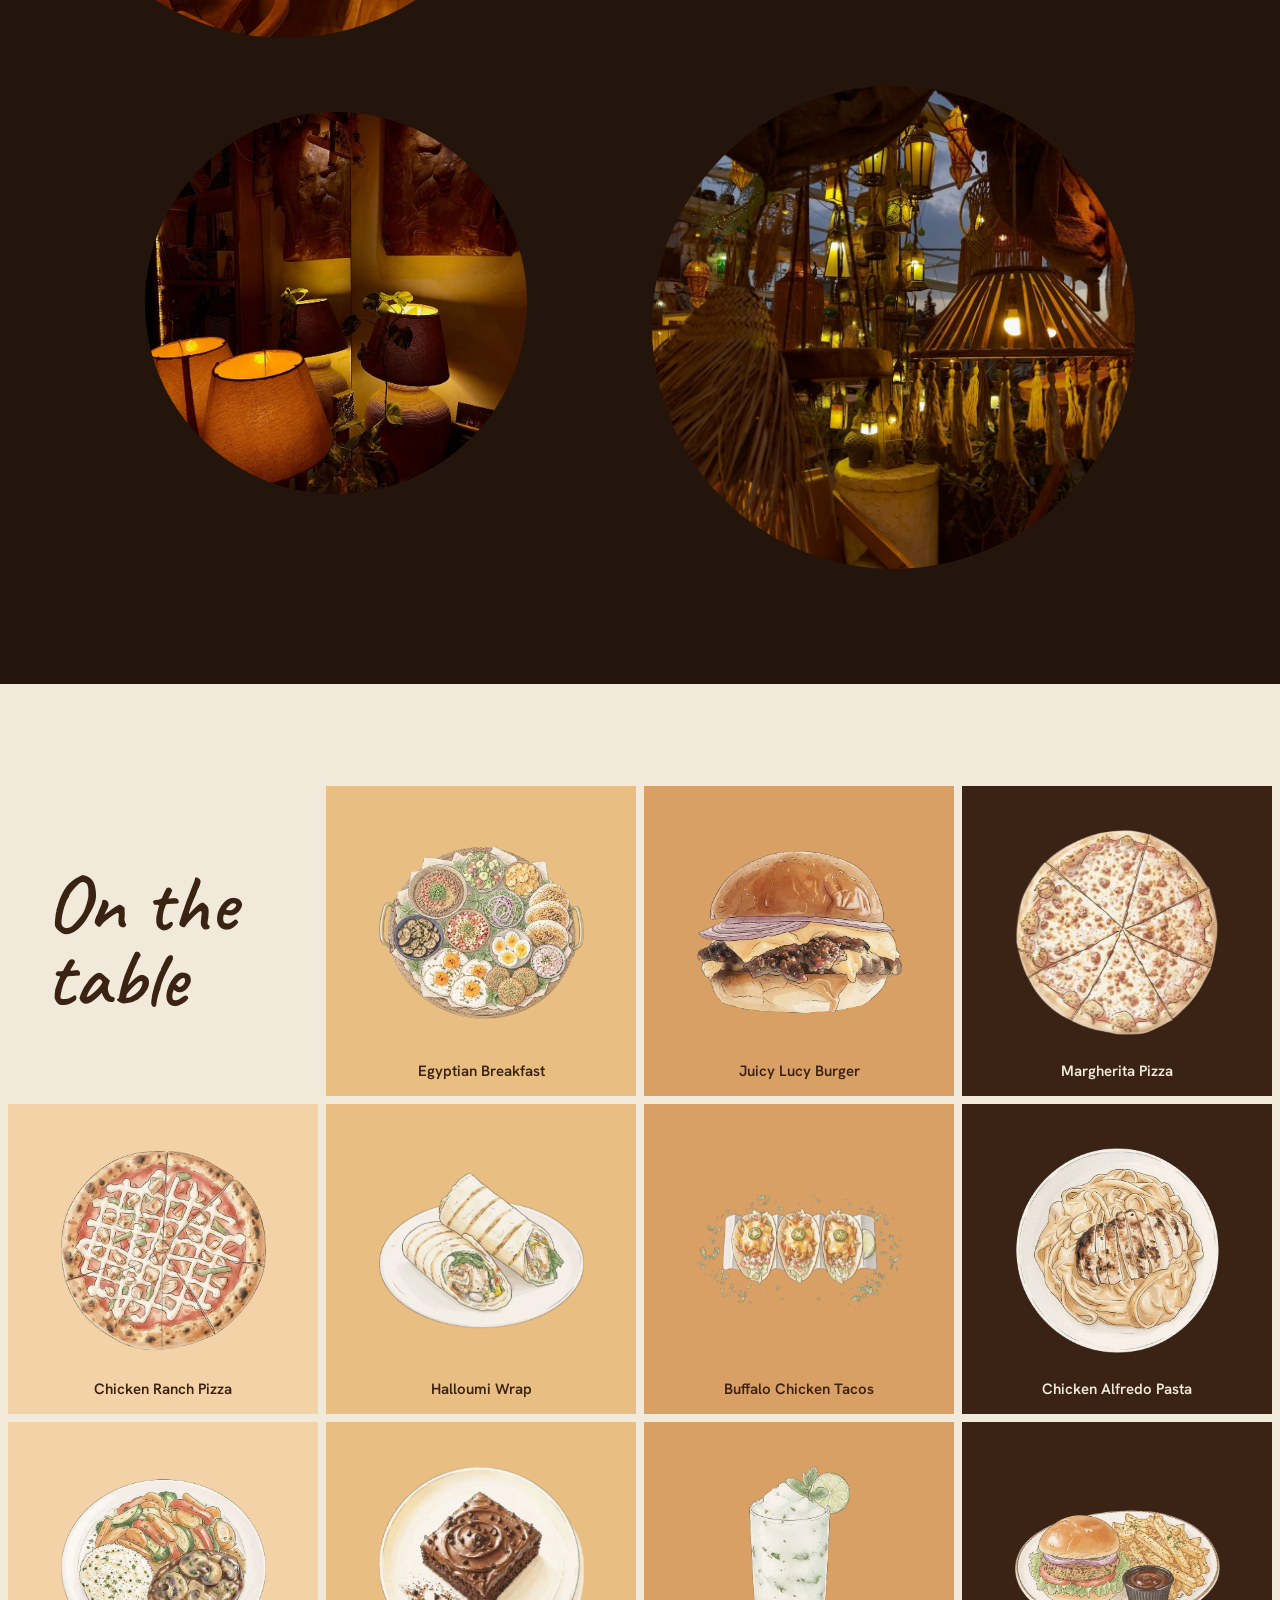
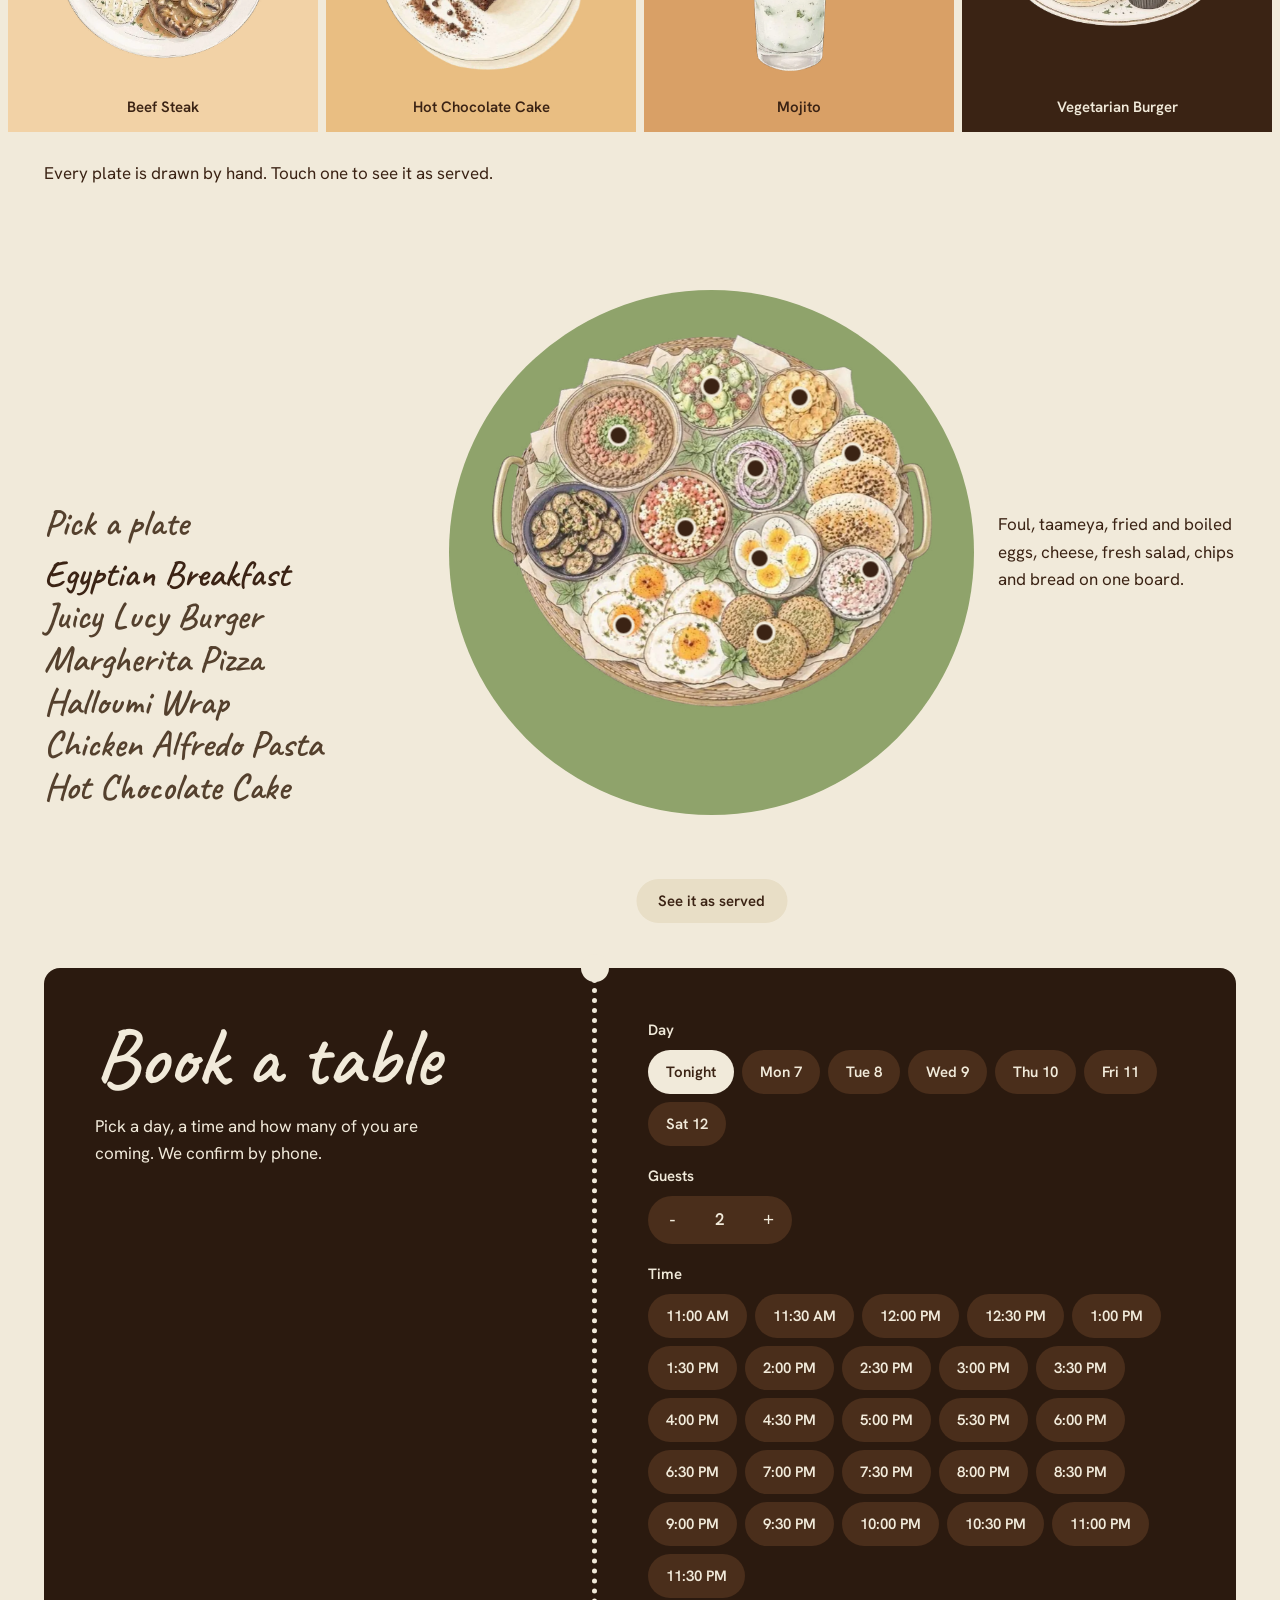
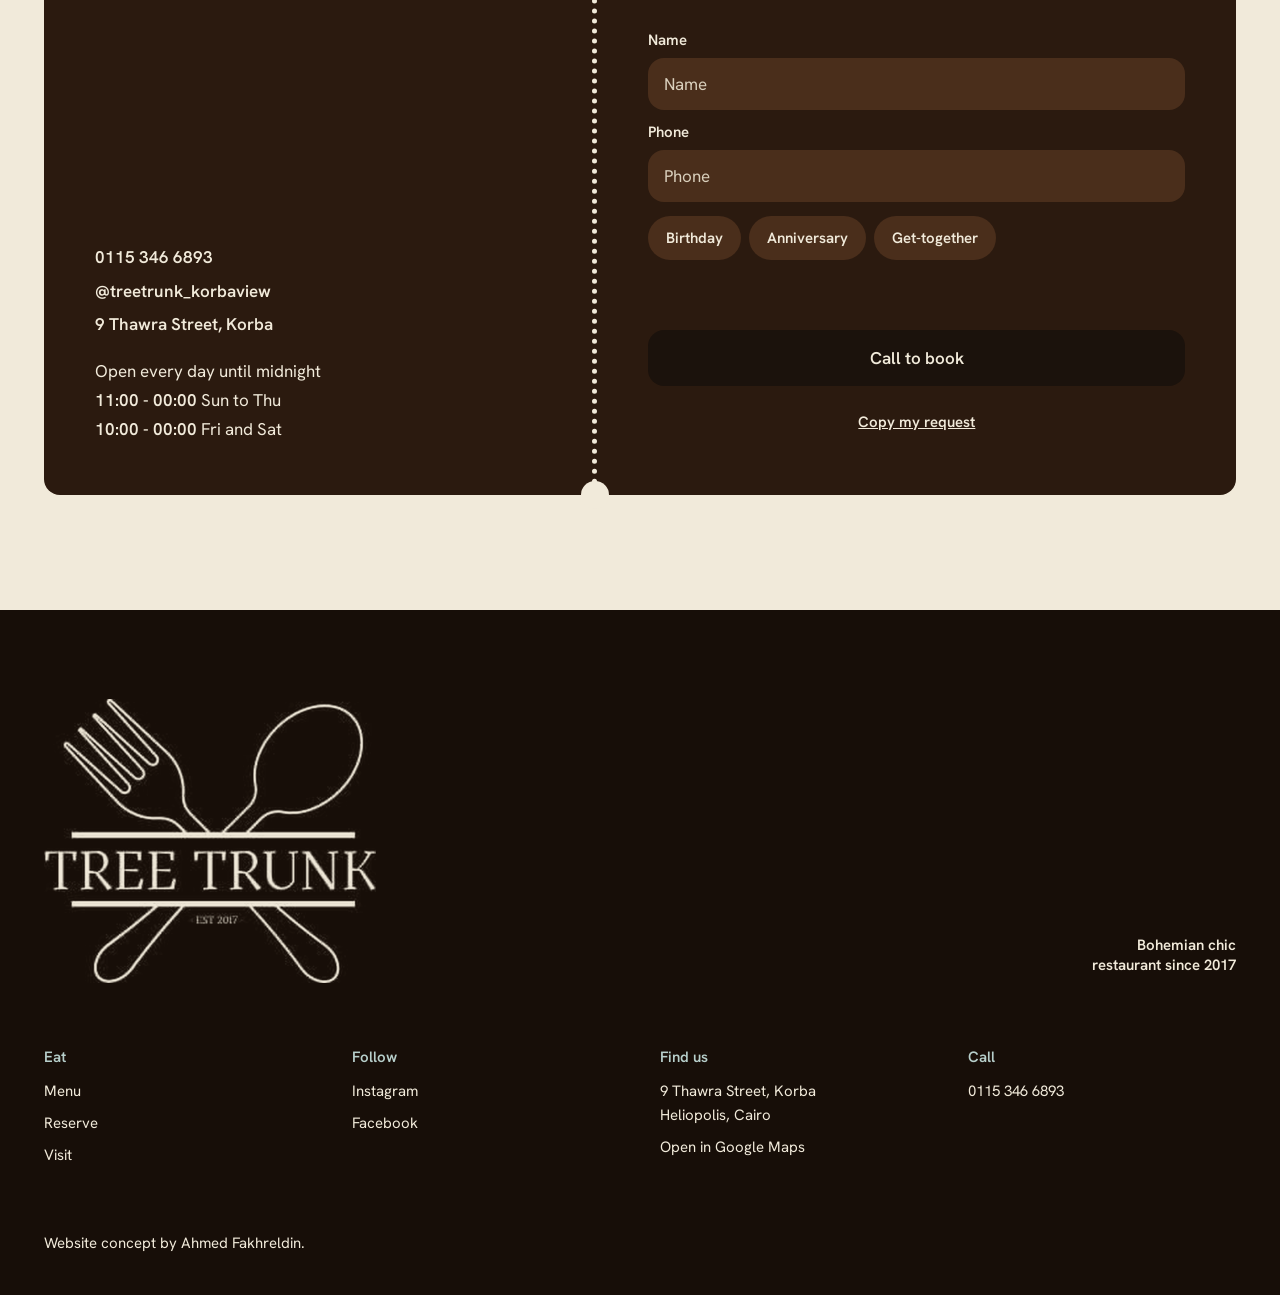
==== commit 027e2e3f: "Language button explains that Arabic is coming soon instead of switching Co-Authored-By: Claude Sonn" ====
--- a/index.html
+++ b/index.html
@@ -16,8 +16,8 @@
 <link rel="apple-touch-icon" href="img/favicon.png">
 <link rel="preload" as="font" type="font/woff2" crossorigin href="fonts/caveat-latin-600-normal.woff2"><link rel="preload" as="font" type="font/woff2" crossorigin href="fonts/hanken-grotesk-latin-400-normal.woff2">
 <style>html.fl body{opacity:0}body{transition:opacity .25s ease}</style><script>(function(){var d=document.documentElement;d.classList.add("fl","js");var done=function(){d.classList.remove("fl")};setTimeout(done,1200);if(document.fonts&&document.fonts.load){Promise.all(["600 20px Caveat","400 16px Hanken Grotesk"].map(function(f){return document.fonts.load(f)})).then(done,done)}else{done()}})();</script>
-<link rel="stylesheet" href="fonts.css?v=33">
-<link rel="stylesheet" href="site.css?v=33">
+<link rel="stylesheet" href="fonts.css?v=35">
+<link rel="stylesheet" href="site.css?v=35">
 </head>
 <body class="home">
 <header class="hdr hdr--over" id="hdr">
@@ -25,7 +25,7 @@
   <nav class="nav" aria-label="Main"><a href="menu.html"><span data-ar="المنيو">Menu</span></a><a href="visit.html"><span data-ar="زورونا">Visit</span></a></nav>
   <div class="hdr-r">
     <a class="btn hdr-menu" href="menu.html"><span data-ar="المنيو">Menu</span></a>
-    <button class="lang" id="lang" type="button" aria-label="Switch language" title="Switch to Arabic. The menu stays in English."><span>EN</span><i>/</i><span class="l-ar">ع</span></button>
+    <button class="lang" id="lang" type="button" aria-label="Language: Arabic is coming soon" aria-expanded="false"><span>EN</span><i>/</i><span class="l-ar">ع</span></button>
     <a class="btn btn--go hdr-cta" href="index.html#reserve"><span data-ar="احجز">Reserve</span></a>
     <button class="burger" id="burger" type="button" aria-label="Open menu" aria-expanded="false" aria-controls="drawer"><svg viewBox="0 0 24 24" width="22" height="22" fill="none" stroke="currentColor" stroke-width="1.8" stroke-linecap="round"><path d="M5 7h14M5 12h14M5 17h14"/></svg></button>
   </div>
@@ -93,6 +93,6 @@
   </div>
   <p class="credit">Website concept by Ahmed Fakhreldin.</p></div>
 </footer>
-<script src="js/site.js?v=33"></script><script src="js/booking.js?v=33"></script><script src="js/show.js?v=33"></script>
+<script src="js/site.js?v=35"></script><script src="js/booking.js?v=35"></script><script src="js/show.js?v=35"></script>
 </body>
 </html>
--- a/site.css
+++ b/site.css
@@ -259,3 +259,8 @@
 
 html,body{max-width:100%;overflow-x:hidden}
 main,.foot{overflow-x:clip}
+
+.langpop{position:fixed;z-index:80;max-width:260px;background:#E9BE82;color:#2B1A0F;border-radius:20px;padding:14px 18px;display:flex;flex-direction:column;gap:4px;font:400 14px/1.4 "Hanken Grotesk",sans-serif;opacity:0;transform:translateY(-6px) scale(.97);transform-origin:var(--ax,80%) 0;transition:opacity .18s,transform .18s}
+.langpop.on{opacity:1;transform:none}
+.langpop b{font:600 15px "Hanken Grotesk",sans-serif}
+@media(prefers-reduced-motion:reduce){.langpop{transition:none}}
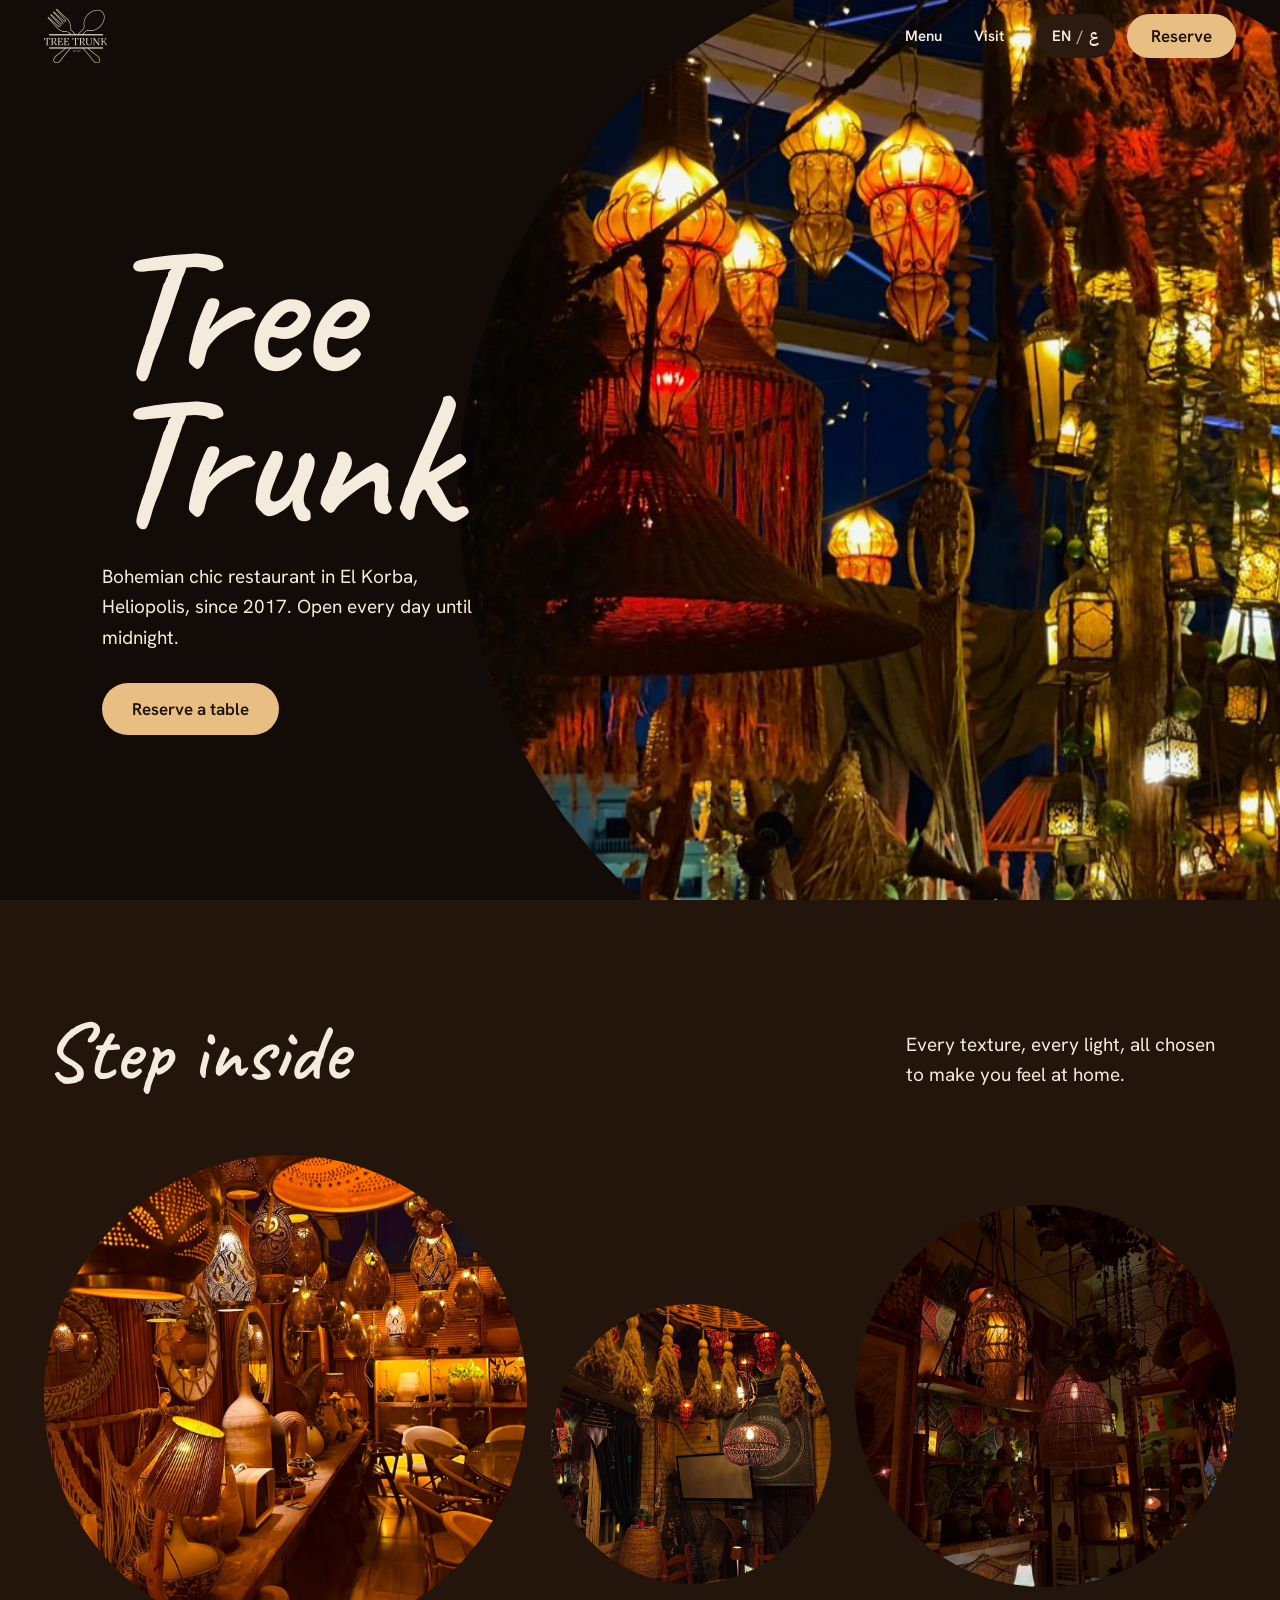
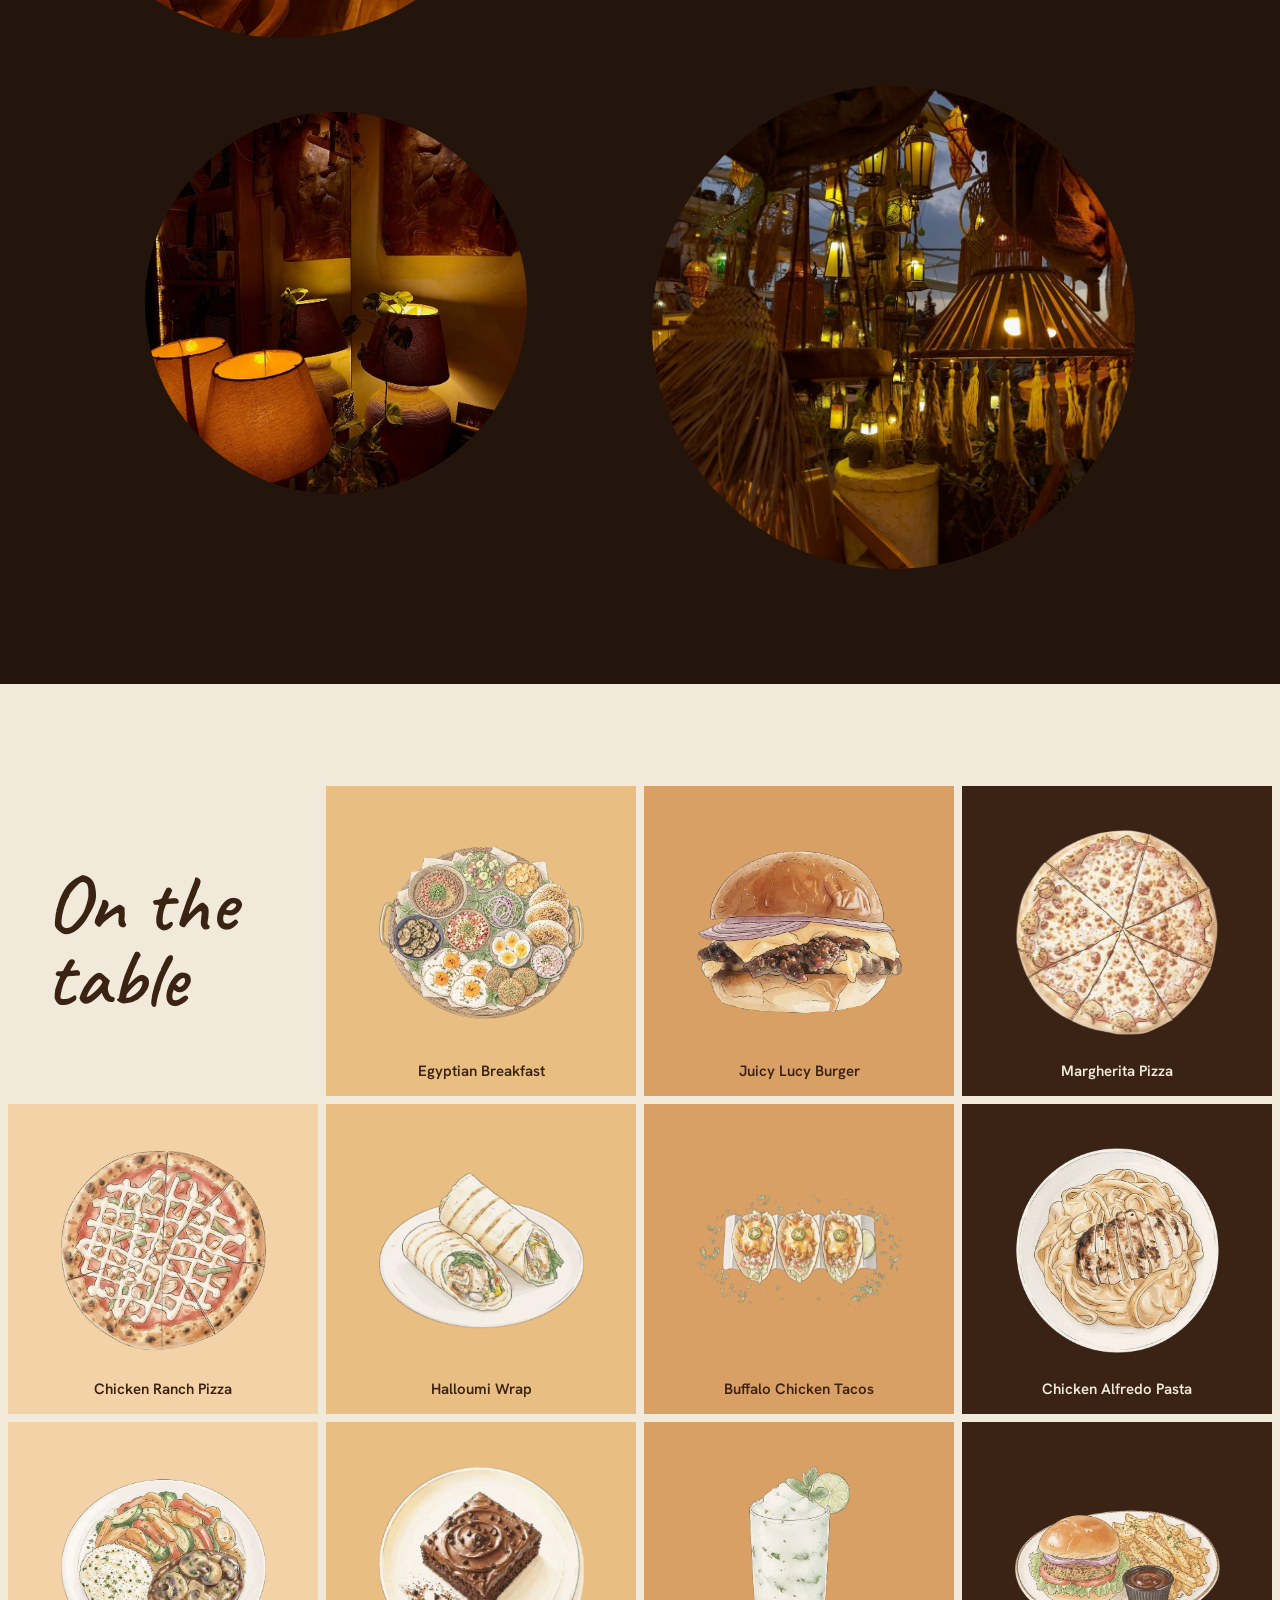
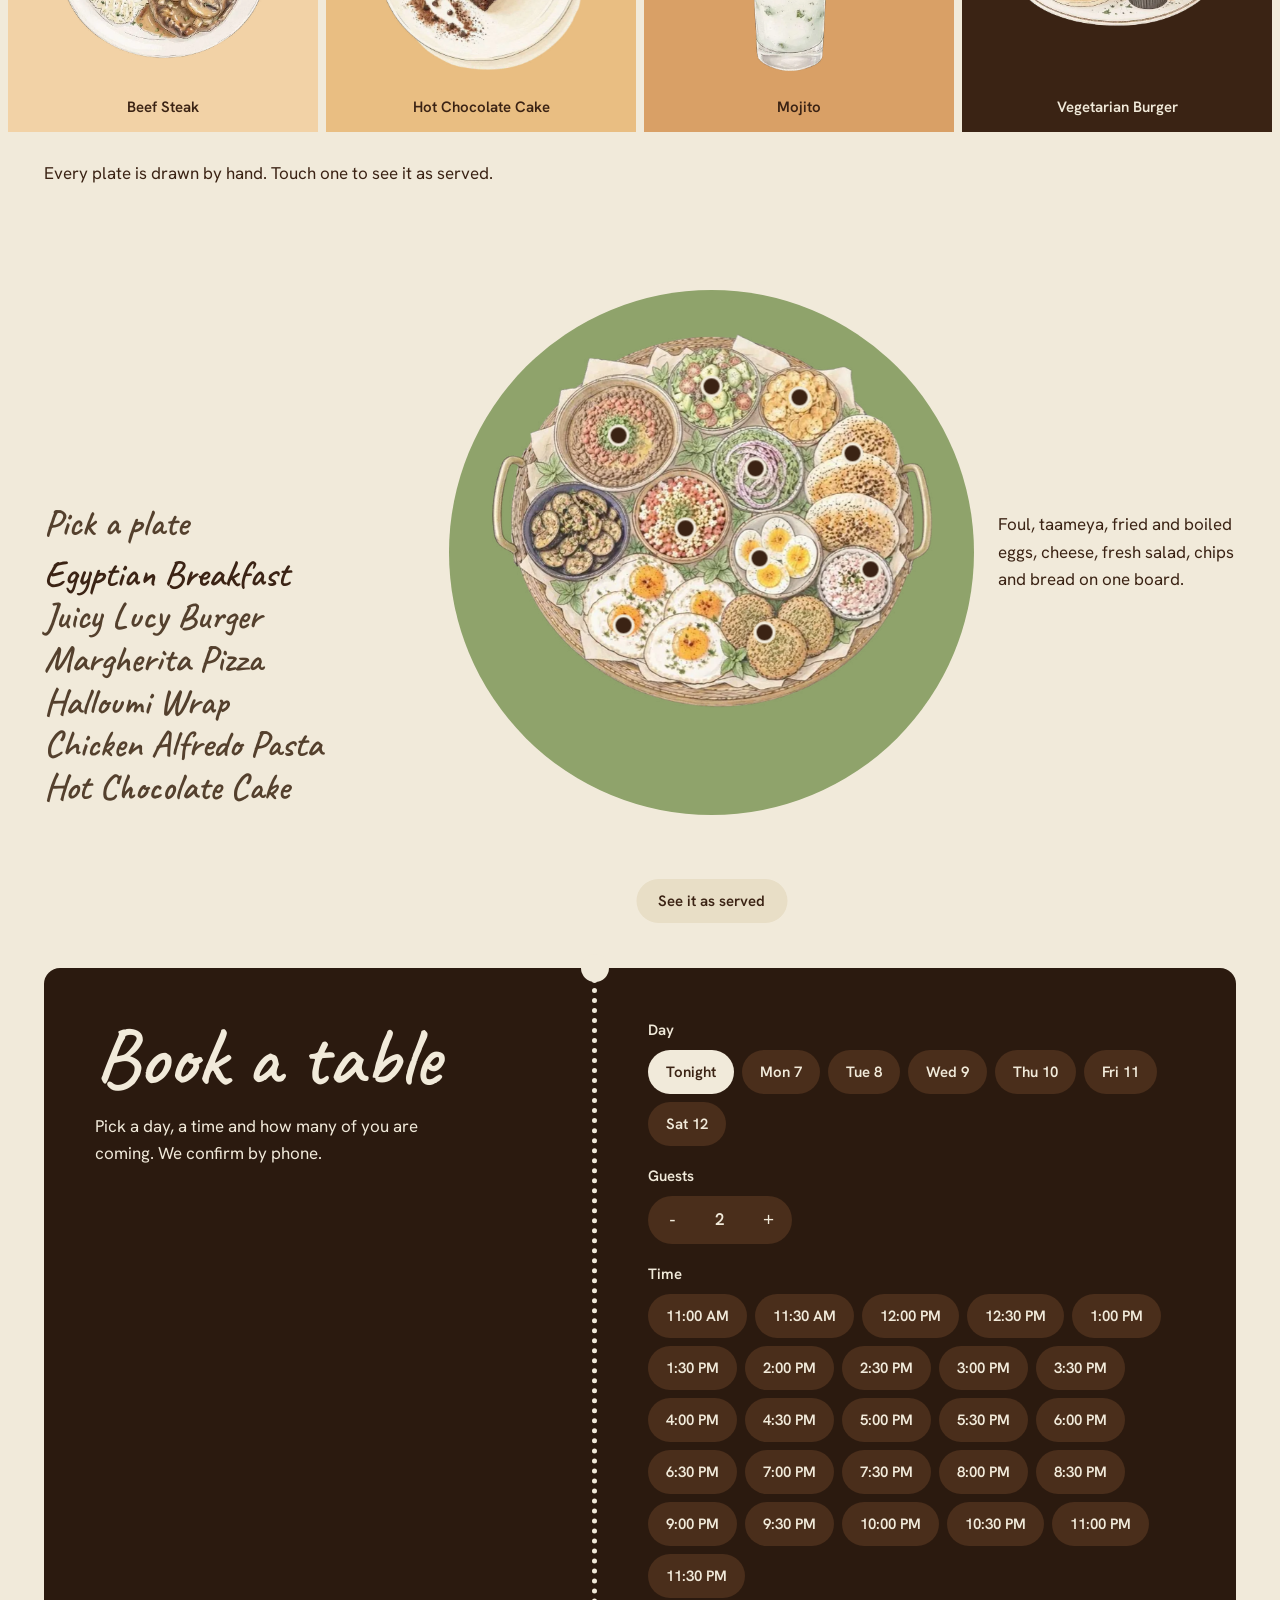
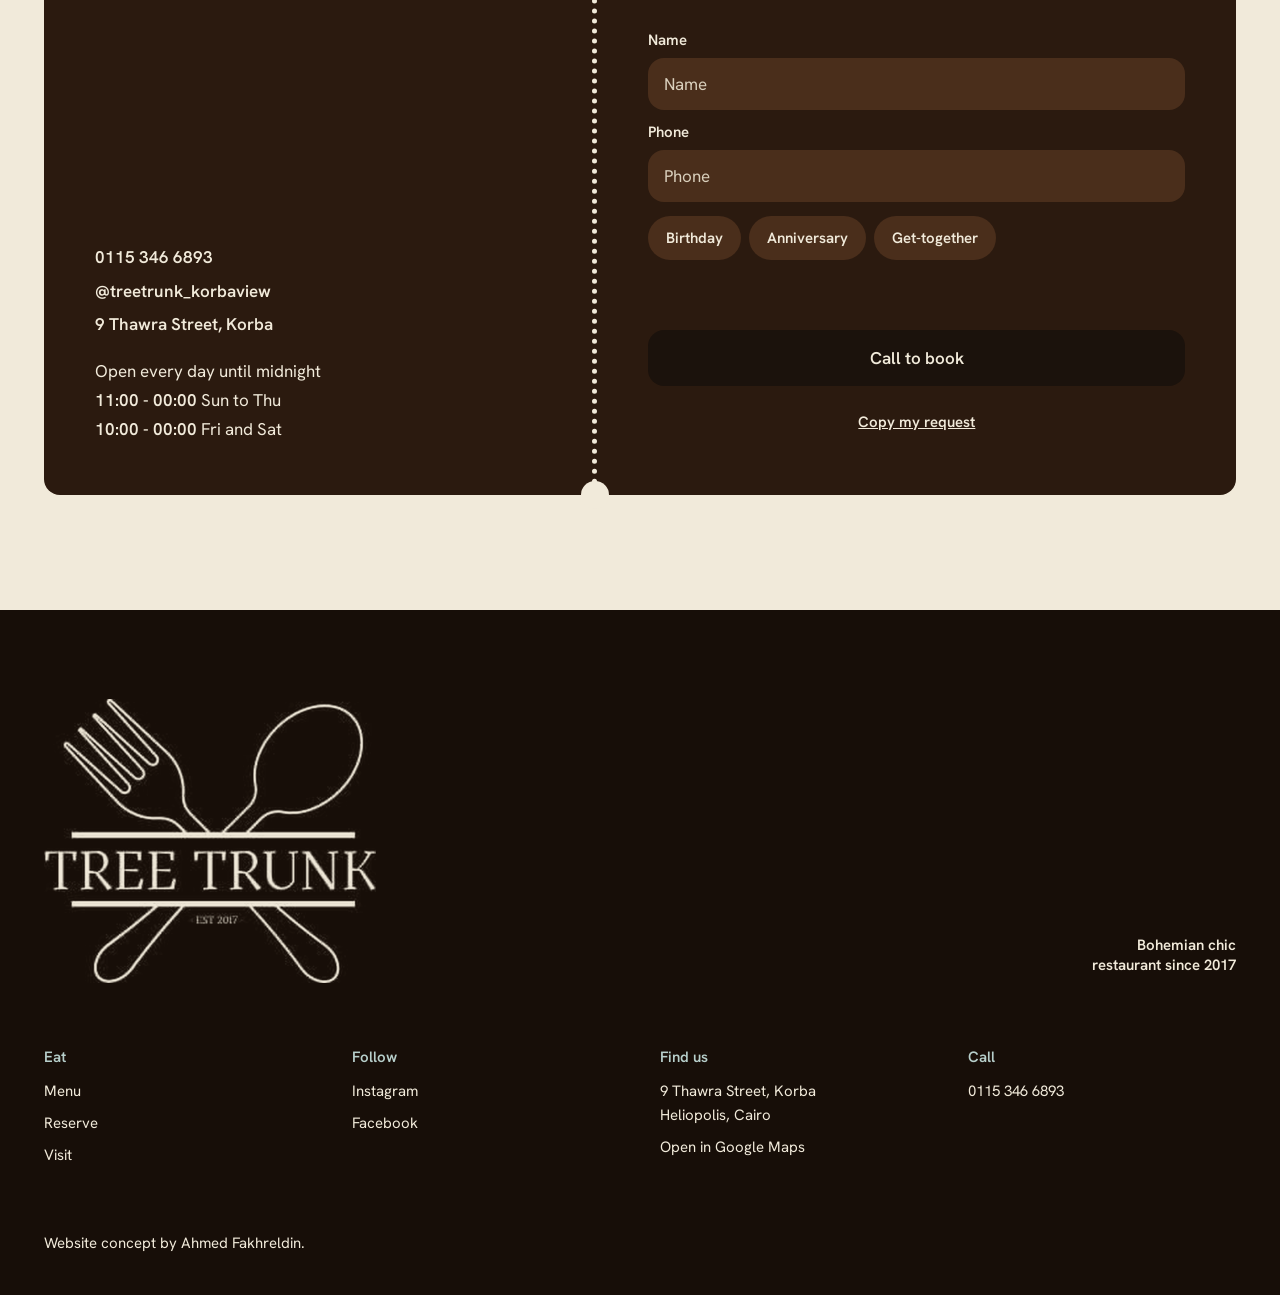
==== commit 515aca3e: "Reword language popover: Arabic ships with the final site Co-Authored-By: Claude Sonnet 5.5 <noreply" ====
--- a/index.html
+++ b/index.html
@@ -16,8 +16,8 @@
 <link rel="apple-touch-icon" href="img/favicon.png">
 <link rel="preload" as="font" type="font/woff2" crossorigin href="fonts/caveat-latin-600-normal.woff2"><link rel="preload" as="font" type="font/woff2" crossorigin href="fonts/hanken-grotesk-latin-400-normal.woff2">
 <style>html.fl body{opacity:0}body{transition:opacity .25s ease}</style><script>(function(){var d=document.documentElement;d.classList.add("fl","js");var done=function(){d.classList.remove("fl")};setTimeout(done,1200);if(document.fonts&&document.fonts.load){Promise.all(["600 20px Caveat","400 16px Hanken Grotesk"].map(function(f){return document.fonts.load(f)})).then(done,done)}else{done()}})();</script>
-<link rel="stylesheet" href="fonts.css?v=35">
-<link rel="stylesheet" href="site.css?v=35">
+<link rel="stylesheet" href="fonts.css?v=36">
+<link rel="stylesheet" href="site.css?v=36">
 </head>
 <body class="home">
 <header class="hdr hdr--over" id="hdr">
@@ -25,7 +25,7 @@
   <nav class="nav" aria-label="Main"><a href="menu.html"><span data-ar="المنيو">Menu</span></a><a href="visit.html"><span data-ar="زورونا">Visit</span></a></nav>
   <div class="hdr-r">
     <a class="btn hdr-menu" href="menu.html"><span data-ar="المنيو">Menu</span></a>
-    <button class="lang" id="lang" type="button" aria-label="Language: Arabic is coming soon" aria-expanded="false"><span>EN</span><i>/</i><span class="l-ar">ع</span></button>
+    <button class="lang" id="lang" type="button" aria-label="Language: Arabic will be in the final version" aria-expanded="false"><span>EN</span><i>/</i><span class="l-ar">ع</span></button>
     <a class="btn btn--go hdr-cta" href="index.html#reserve"><span data-ar="احجز">Reserve</span></a>
     <button class="burger" id="burger" type="button" aria-label="Open menu" aria-expanded="false" aria-controls="drawer"><svg viewBox="0 0 24 24" width="22" height="22" fill="none" stroke="currentColor" stroke-width="1.8" stroke-linecap="round"><path d="M5 7h14M5 12h14M5 17h14"/></svg></button>
   </div>
@@ -93,6 +93,6 @@
   </div>
   <p class="credit">Website concept by Ahmed Fakhreldin.</p></div>
 </footer>
-<script src="js/site.js?v=35"></script><script src="js/booking.js?v=35"></script><script src="js/show.js?v=35"></script>
+<script src="js/site.js?v=36"></script><script src="js/booking.js?v=36"></script><script src="js/show.js?v=36"></script>
 </body>
 </html>
